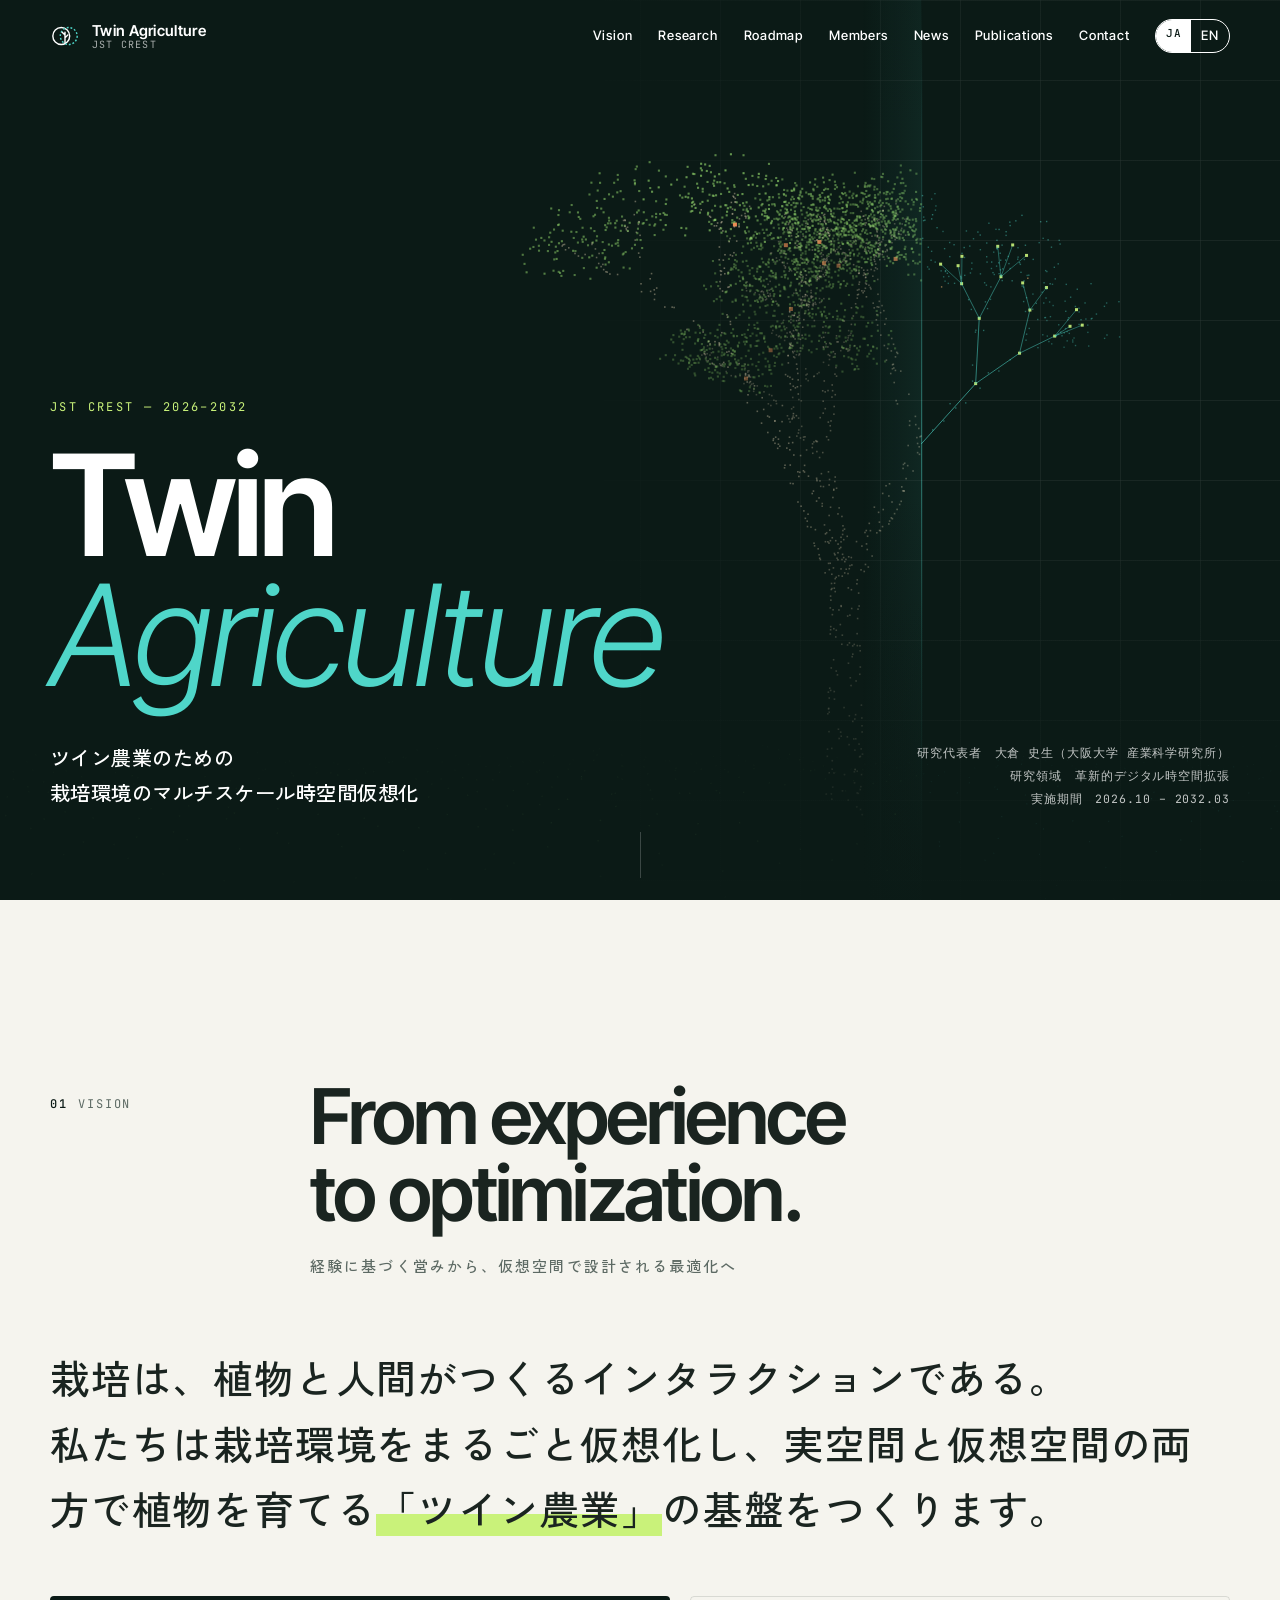
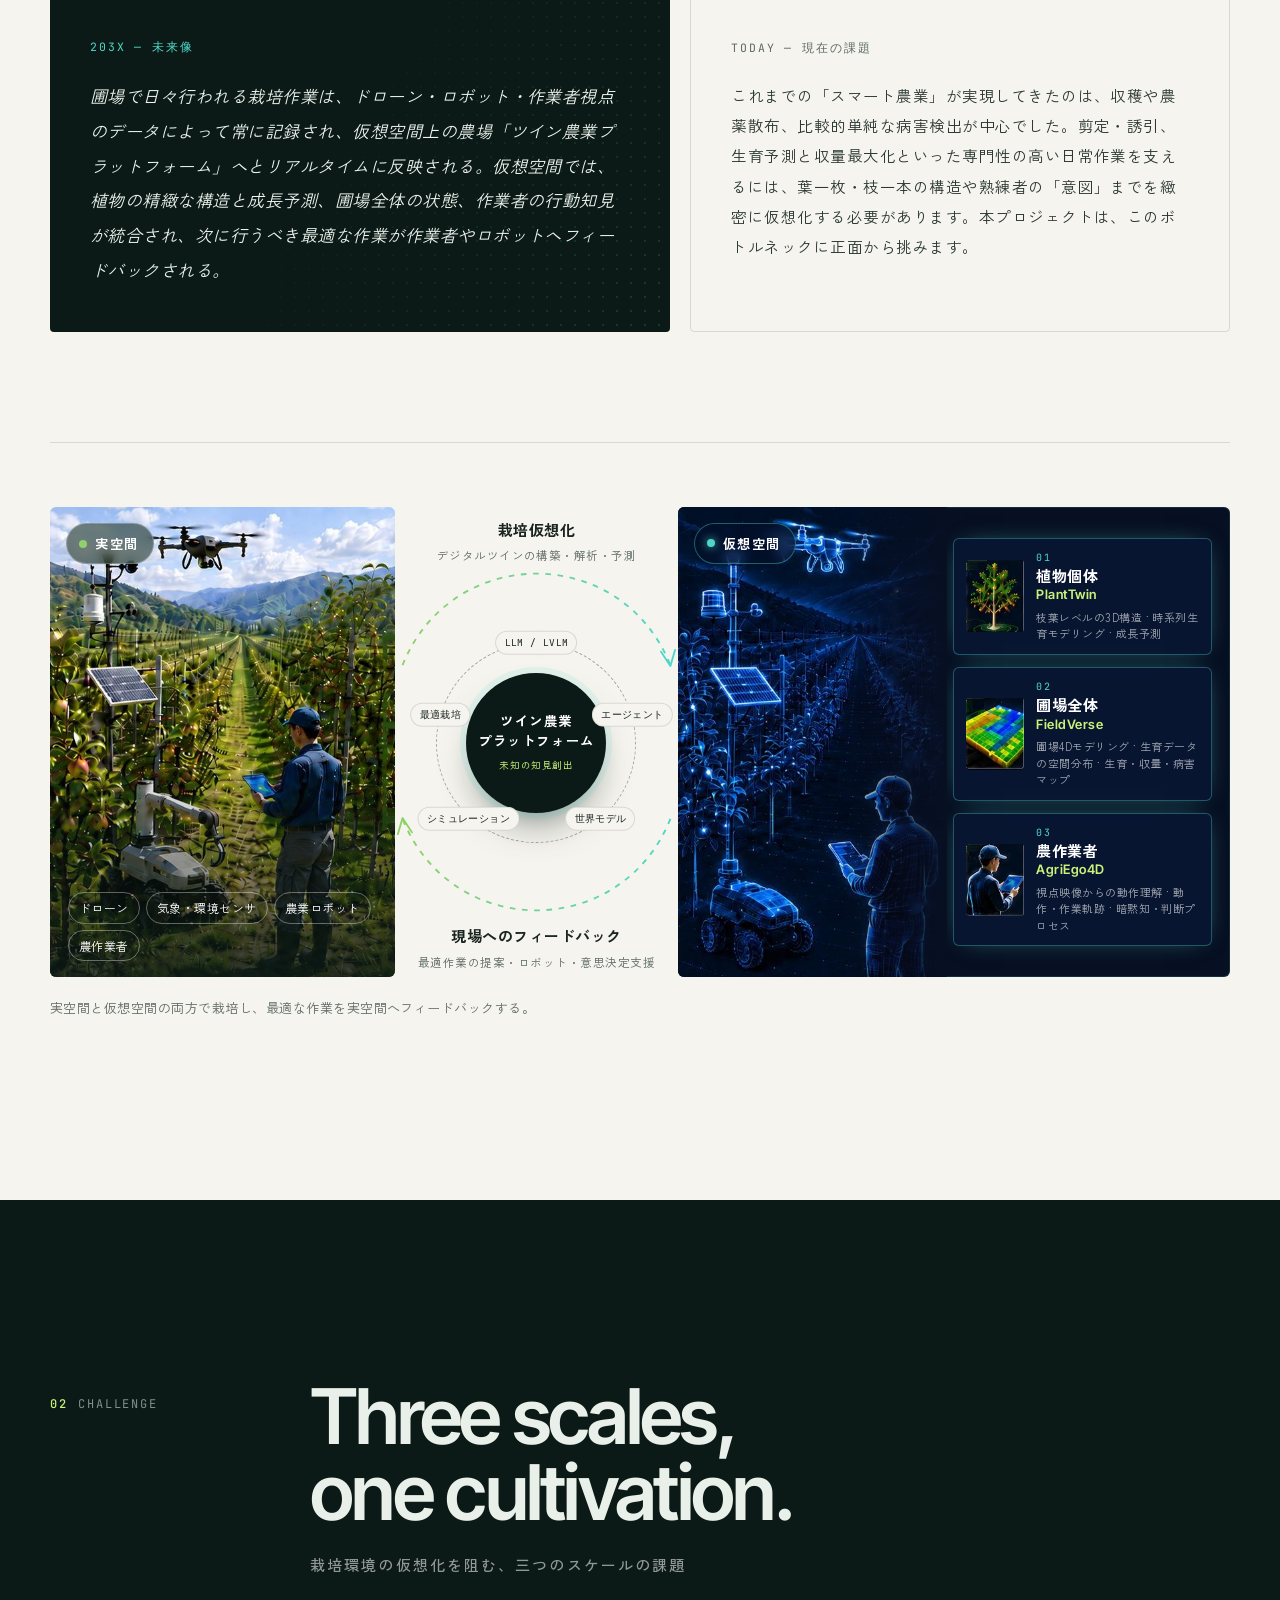
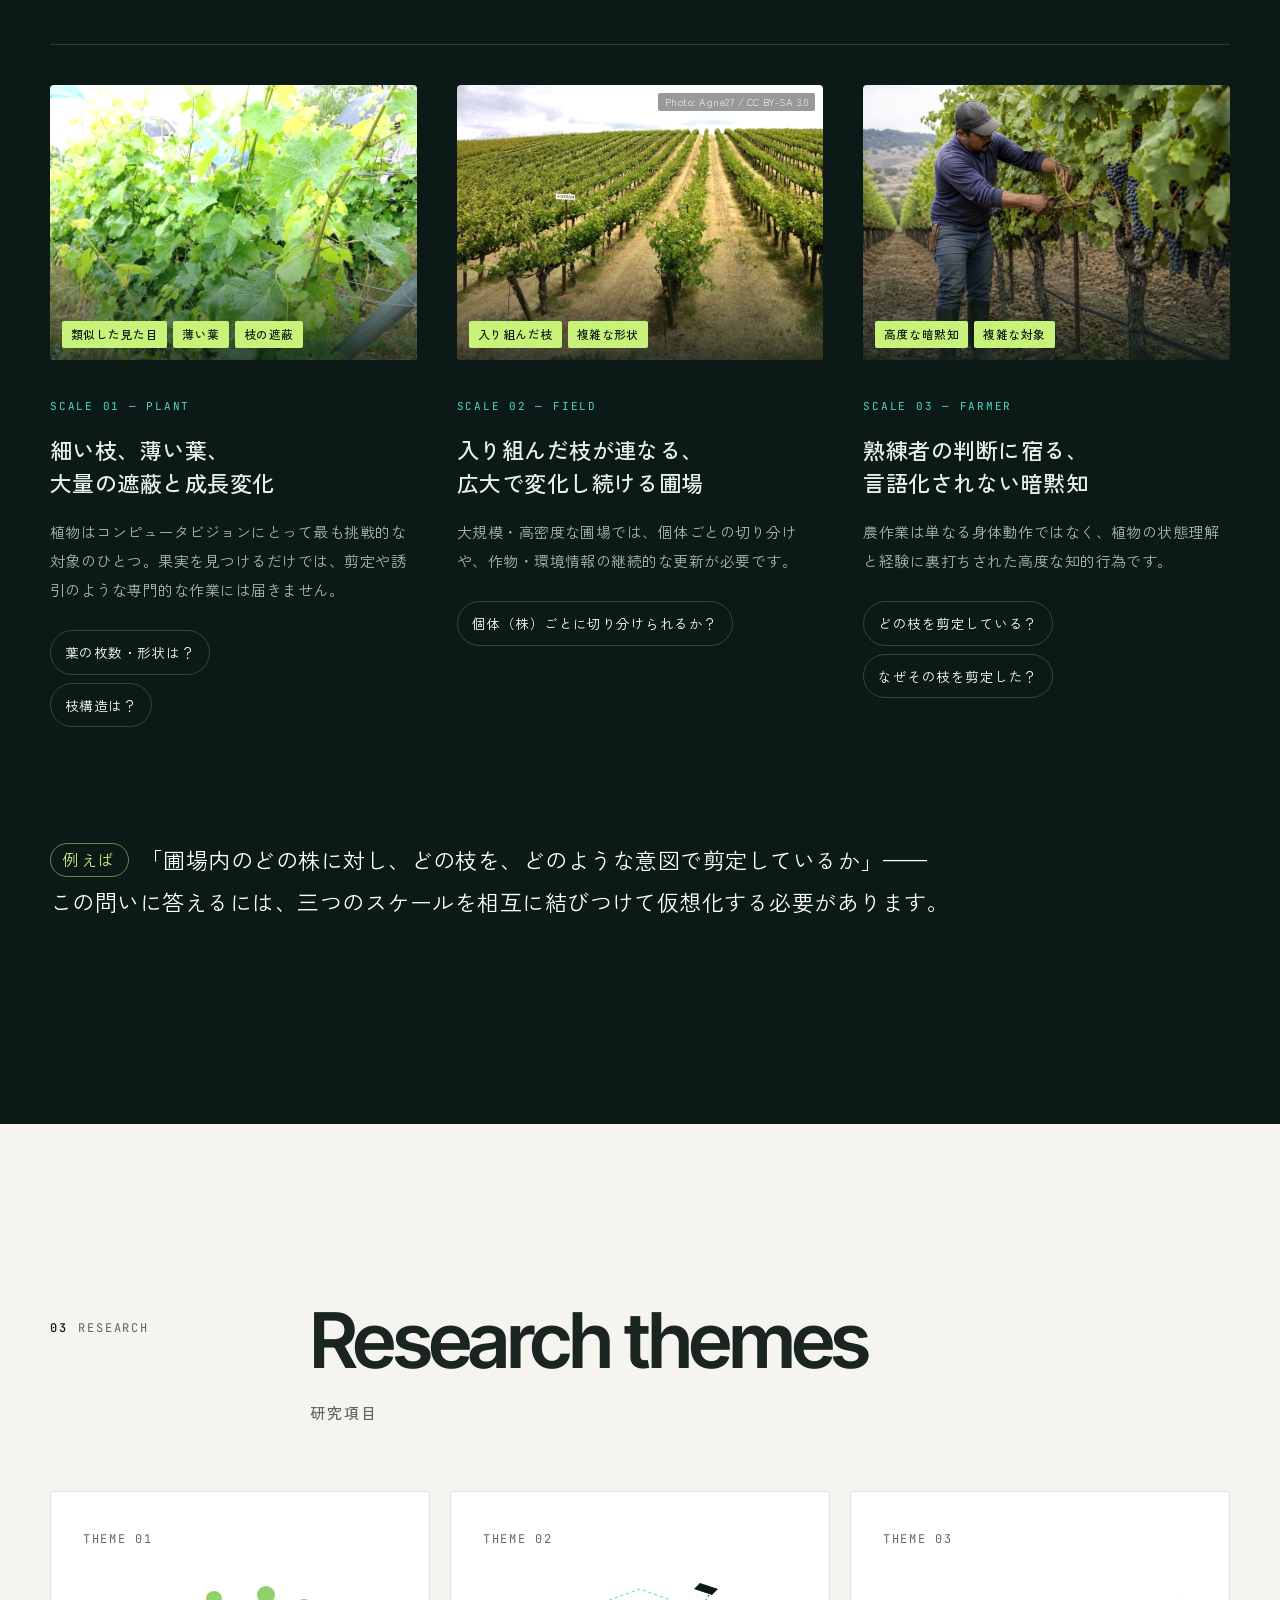
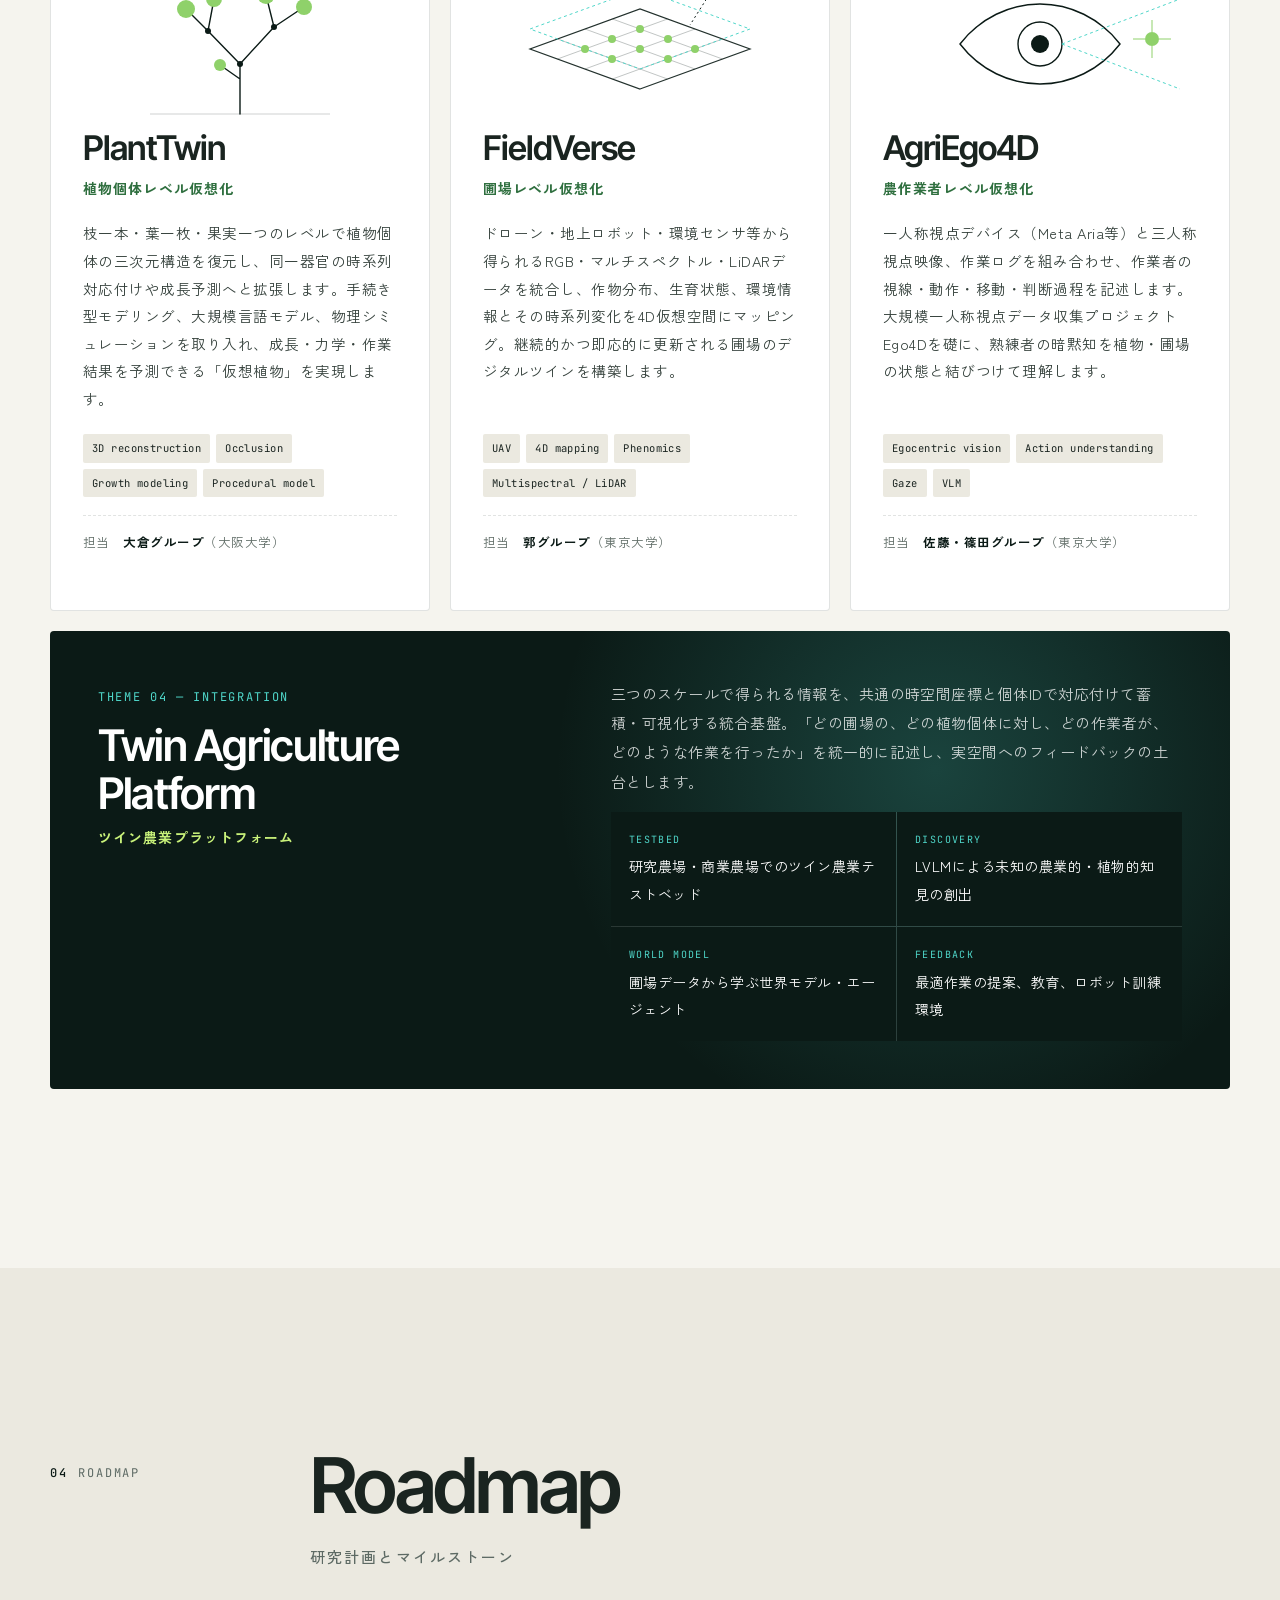
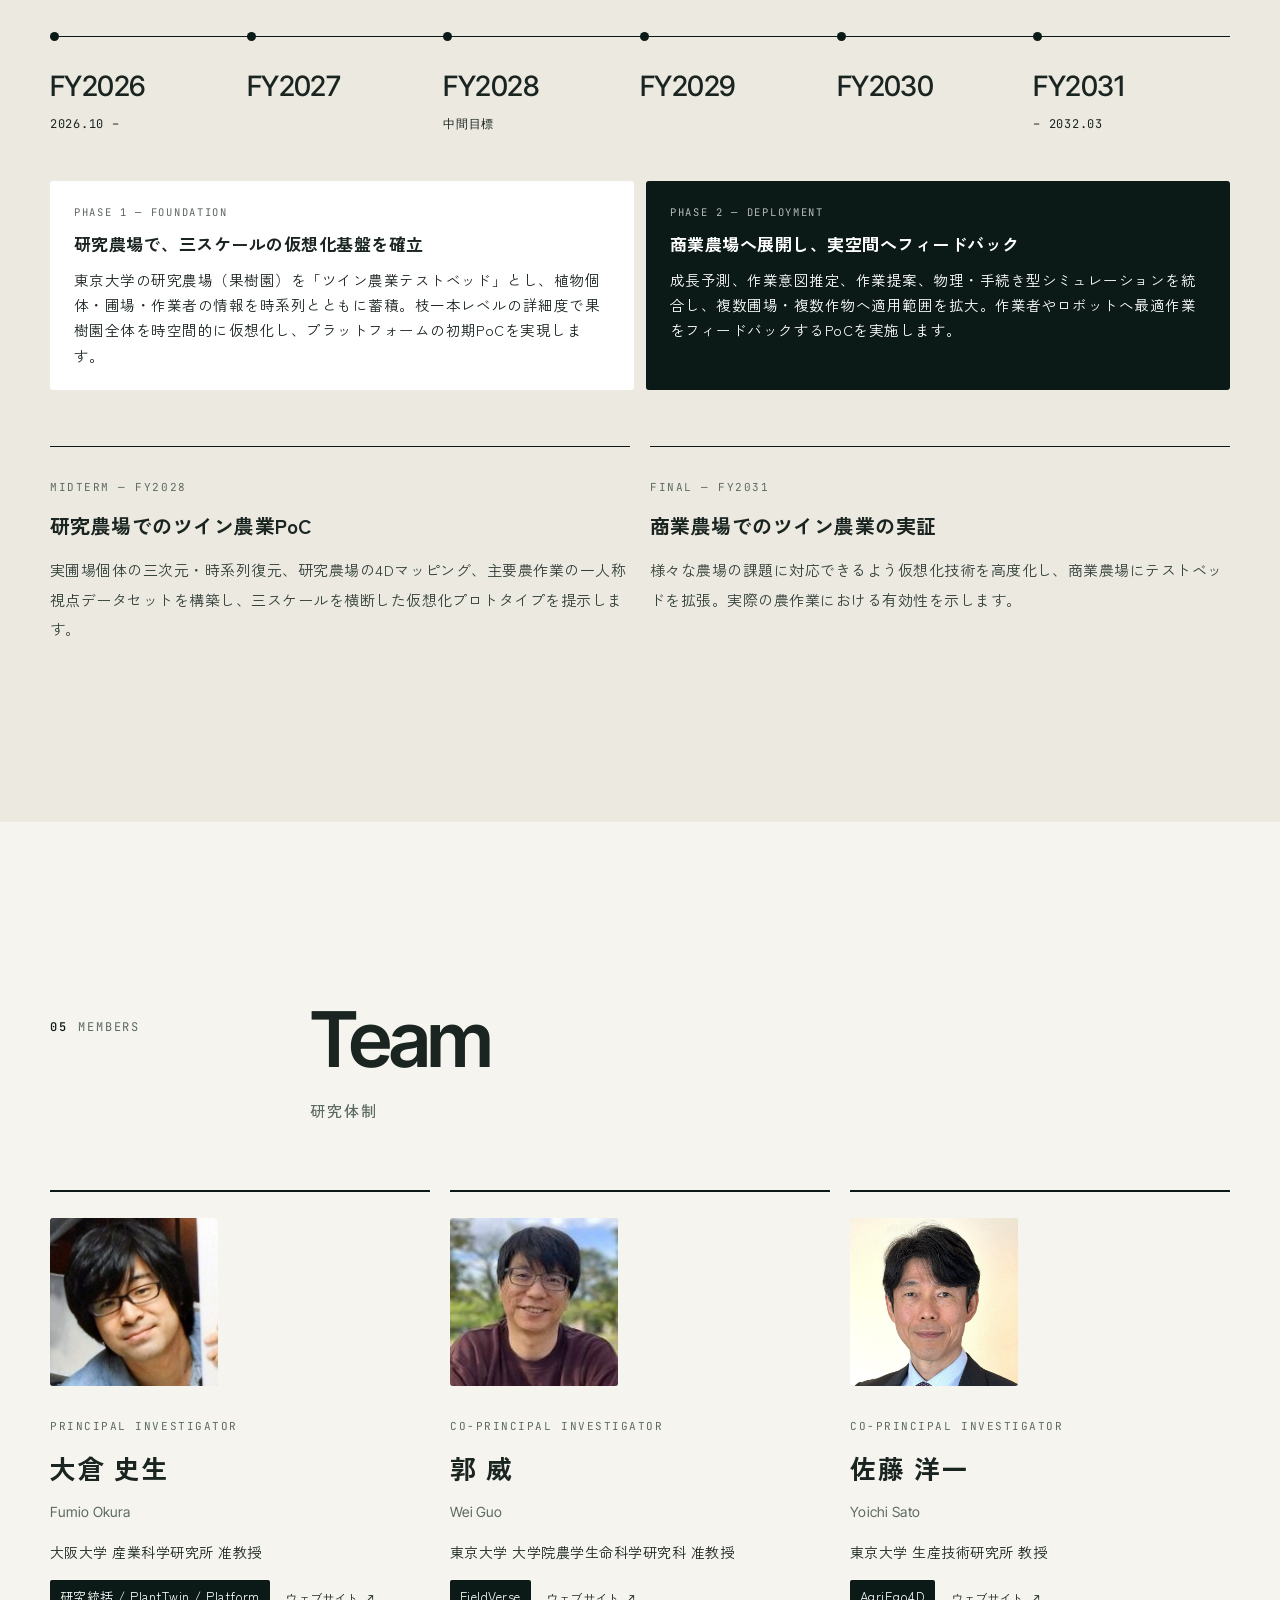
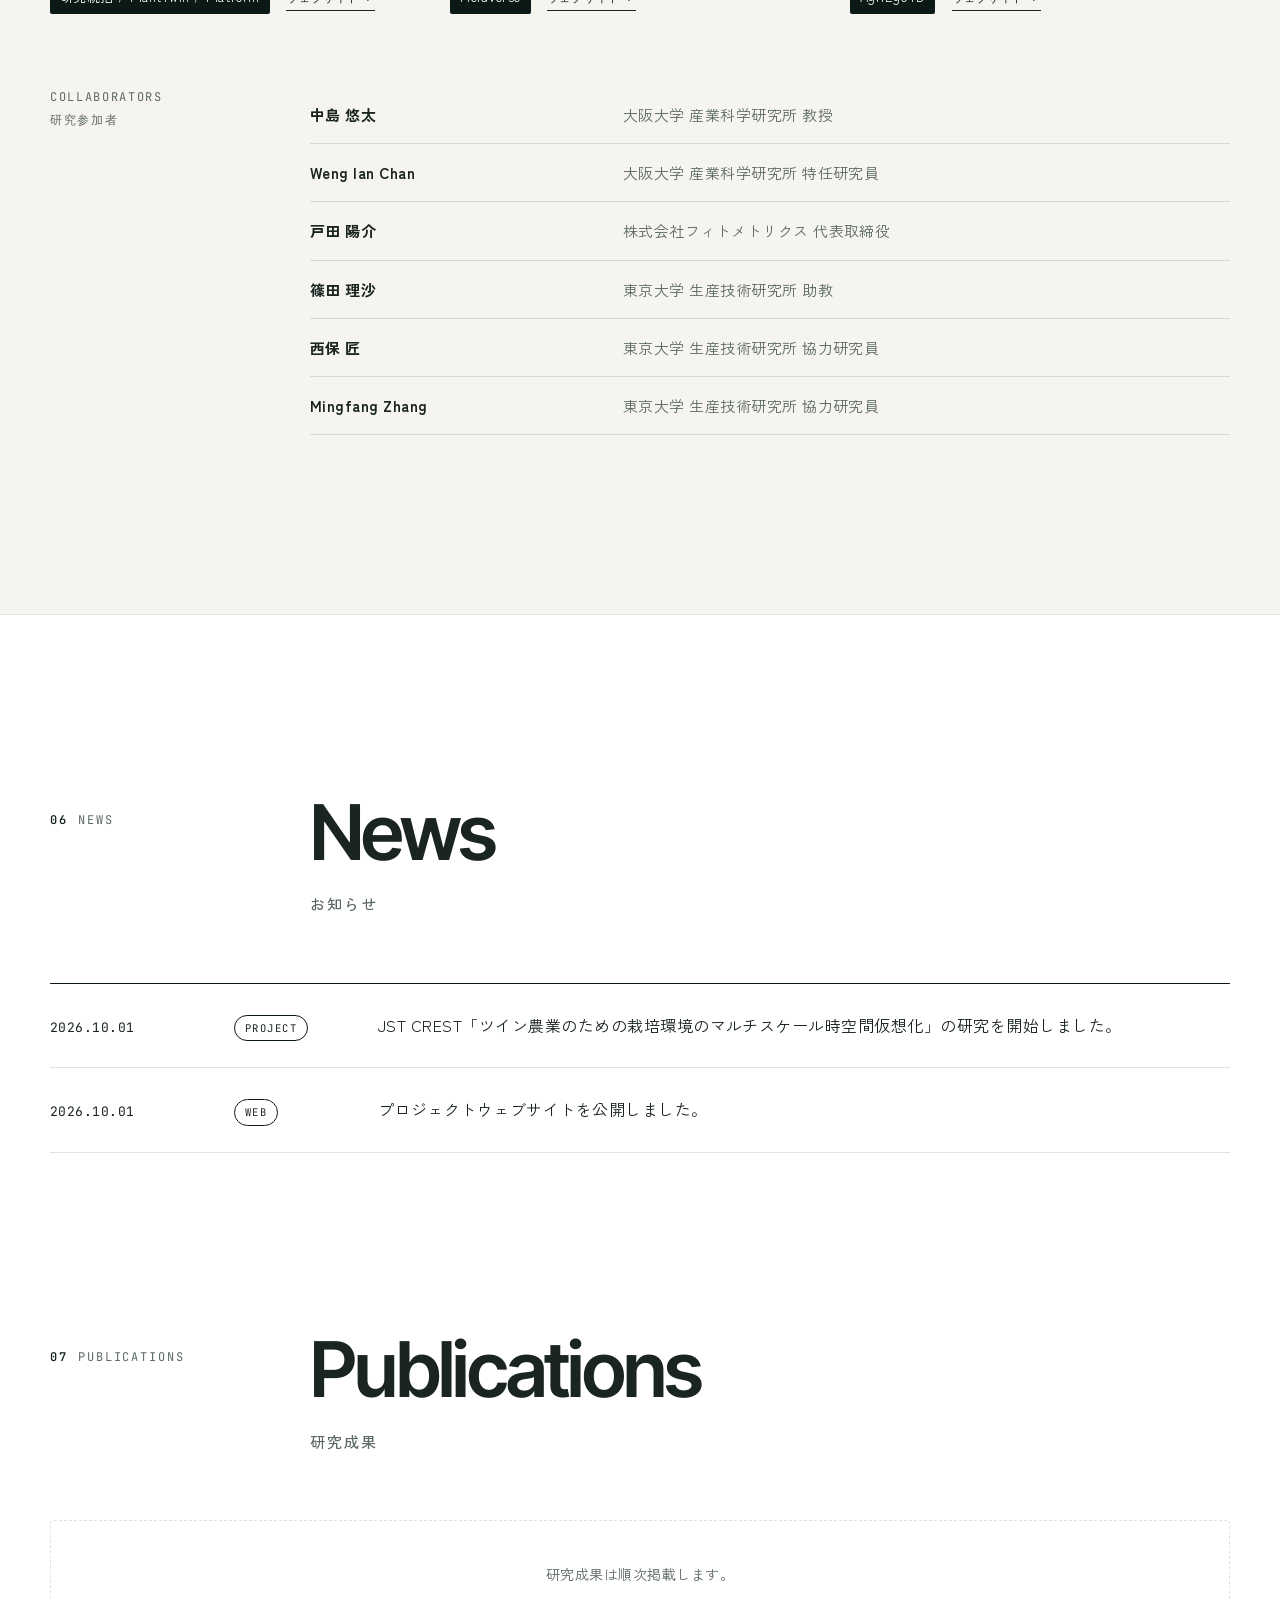
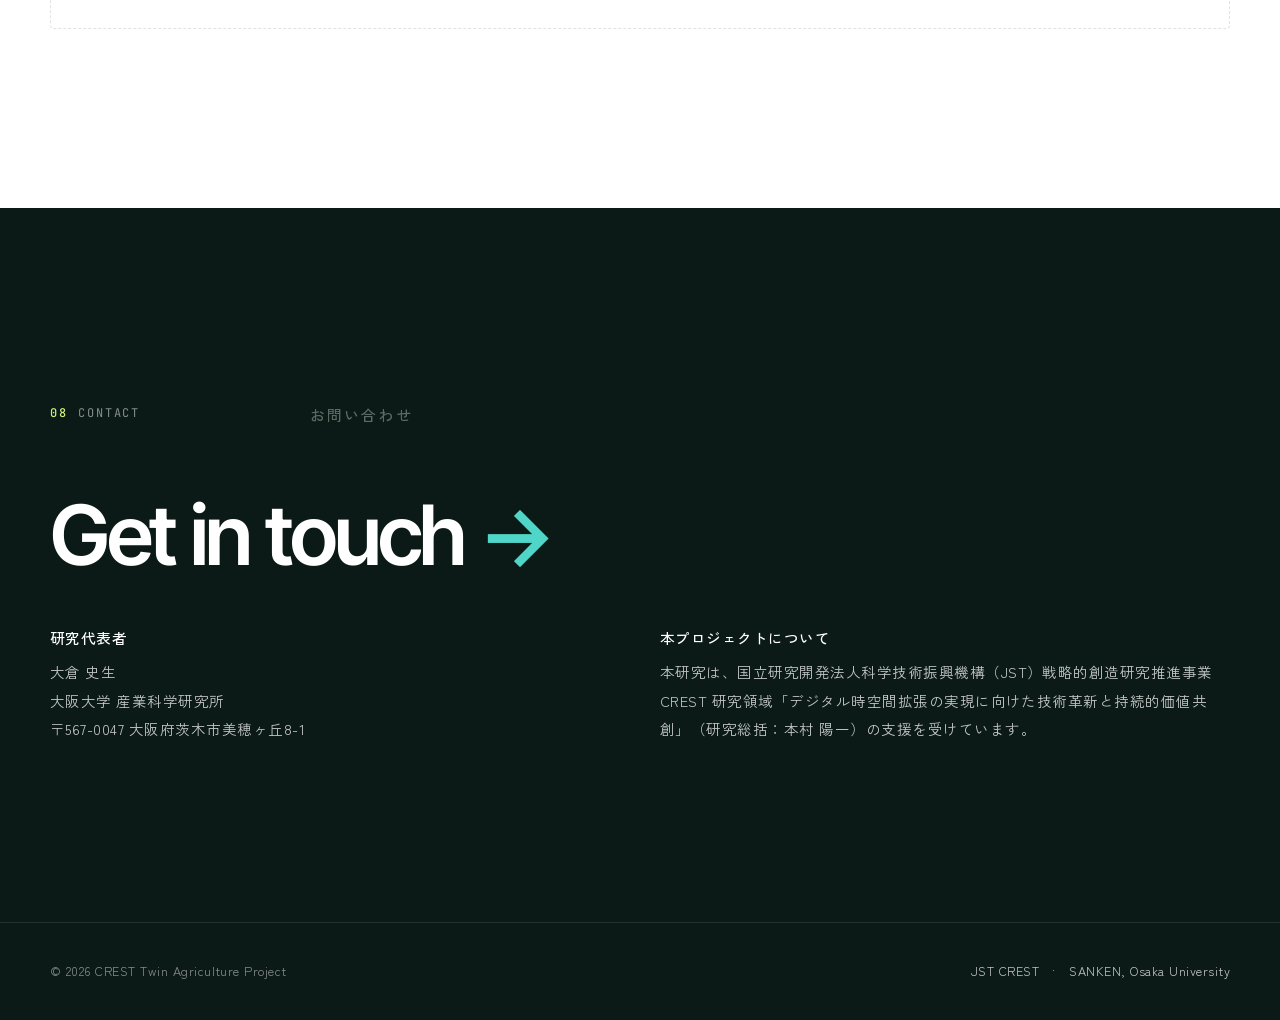
==== index.html @ 20cf0a29 "." ====
<!doctype html>
<html lang="ja">
<head>
<meta charset="utf-8">
<meta name="viewport" content="width=device-width, initial-scale=1">
<title>ツイン農業 | CREST Twin Agriculture Project</title>
<meta name="description" content="JST CREST「ツイン農業のための栽培環境のマルチスケール時空間仮想化」プロジェクト公式サイト。植物個体・圃場・農作業者の三つのスケールで栽培環境を仮想化し、ツイン農業の基盤技術を確立します。">
<meta property="og:title" content="ツイン農業 | CREST Twin Agriculture Project">
<meta property="og:description" content="植物個体・圃場・農作業者の三つのスケールで栽培環境を時空間的に仮想化する。">
<meta property="og:type" content="website">
<meta property="og:url" content="https://www.twinagri.org/">
<meta property="og:image" content="https://www.twinagri.org/assets/img/ogp.png">
<meta name="twitter:card" content="summary_large_image">
<link rel="canonical" href="https://www.twinagri.org/">
<link rel="alternate" hreflang="ja" href="https://www.twinagri.org/">
<link rel="alternate" hreflang="en" href="https://www.twinagri.org/en/">
<link rel="icon" href="assets/img/favicon.svg" type="image/svg+xml">
<link rel="preconnect" href="https://fonts.googleapis.com">
<link rel="preconnect" href="https://fonts.gstatic.com" crossorigin>
<link href="https://fonts.googleapis.com/css2?family=Inter+Tight:ital,wght@0,300;0,400;0,500;0,600;1,300&family=JetBrains+Mono:wght@400;500&family=Zen+Kaku+Gothic+New:wght@400;500;700&display=swap" rel="stylesheet">
<link rel="stylesheet" href="assets/css/style.css">
</head>
<body>

<header class="site-header">
  <div class="wrap">
    <a class="brand" href="./">
      <svg class="brand-mark" viewBox="0 0 32 32" fill="none" aria-hidden="true">
        <circle cx="12" cy="16" r="9" stroke="currentColor" stroke-width="1.5"/>
        <circle cx="20" cy="16" r="9" stroke="#4fd6c9" stroke-width="1.5" stroke-dasharray="2 2"/>
        <path d="M16 24V12M16 15l-3-3M16 18l3-3" stroke="currentColor" stroke-width="1.5" stroke-linecap="round"/>
      </svg>
      <span class="brand-text">Twin Agriculture<small>JST CREST</small></span>
    </a>
    <nav class="nav" aria-label="メイン">
      <a href="#vision">Vision</a>
      <a href="#research">Research</a>
      <a href="#roadmap">Roadmap</a>
      <a href="#members">Members</a>
      <a href="#news">News</a>
      <a href="#publications">Publications</a>
      <a href="#contact">Contact</a>
      <span class="lang"><span><b>JA</b></span><a href="en/" hreflang="en">EN</a></span>
    </nav>
    <button class="menu-btn" aria-label="メニュー" aria-expanded="false"><span></span><span></span></button>
  </div>
</header>

<main>
<!-- ============ HERO ============ -->
<section class="hero" id="top">
  <canvas id="twin-canvas" aria-hidden="true"></canvas>
  <div class="hero-grid" aria-hidden="true"></div>
  <div class="hero-inner wrap">
    <p class="hero-kicker">JST CREST — 2026–2032</p>
    <h1>Twin<br><span class="thin">Agriculture</span></h1>
    <div class="hero-sub">
      <p class="hero-title-ja">ツイン農業のための<br>栽培環境のマルチスケール時空間仮想化</p>
      <p class="hero-meta">研究代表者　大倉 史生（大阪大学 産業科学研究所）<br>研究領域　革新的デジタル時空間拡張<br>実施期間　2026.10 – 2032.03</p>
    </div>
  </div>
  <div class="scroll-cue" aria-hidden="true"></div>
</section>

<!-- ============ VISION ============ -->
<section class="sec vision" id="vision">
  <div class="wrap">
    <div class="sec-head rv">
      <div class="sec-label"><b>01</b>VISION</div>
      <div>
        <h2 class="sec-title">From experience<br>to optimization.</h2>
        <span class="sec-title-ja">経験に基づく営みから、仮想空間で設計される最適化へ</span>
      </div>
    </div>

    <p class="vision-lead rv">栽培は、植物と人間がつくるインタラクションである。<br>私たちは栽培環境をまるごと仮想化し、実空間と仮想空間の両方で植物を育てる<em>「ツイン農業」</em>の基盤をつくります。</p>

    <div class="contrast">
      <div class="contrast-col future rv d1">
        <span class="contrast-tag">203X — 未来像</span>
        <p>圃場で日々行われる栽培作業は、ドローン・ロボット・作業者視点のデータによって常に記録され、仮想空間上の農場「ツイン農業プラットフォーム」へとリアルタイムに反映される。仮想空間では、植物の精緻な構造と成長予測、圃場全体の状態、作業者の行動知見が統合され、次に行うべき最適な作業が作業者やロボットへフィードバックされる。</p>
      </div>
      <div class="contrast-col today rv d2">
        <span class="contrast-tag">TODAY — 現在の課題</span>
        <p>これまでの「スマート農業」が実現してきたのは、収穫や農薬散布、比較的単純な病害検出が中心でした。剪定・誘引、生育予測と収量最大化といった専門性の高い日常作業を支えるには、葉一枚・枝一本の構造や熟練者の「意図」までを緻密に仮想化する必要があります。本プロジェクトは、このボトルネックに正面から挑みます。</p>
      </div>
    </div>

    <figure class="twin-fig rv">
      <div class="tf-panel tf-real">
        <img src="assets/img/twin-real.jpg" alt="" loading="lazy">
        <span class="tf-tag"><i></i>実空間</span>
        <ul class="tf-real-list"><li>ドローン</li><li>気象・環境センサ</li><li>農業ロボット</li><li>農作業者</li></ul>
      </div>
      <div class="tf-center">
        <svg class="tf-arcs" viewBox="0 0 300 520" preserveAspectRatio="none" aria-hidden="true">
          <defs>
            <linearGradient id="gTop" x1="0" x2="1"><stop offset="0" stop-color="#8fd16a"/><stop offset="1" stop-color="#4fd6c9"/></linearGradient>
            <linearGradient id="gBot" x1="1" x2="0"><stop offset="0" stop-color="#4fd6c9"/><stop offset="1" stop-color="#8fd16a"/></linearGradient>
          </defs>
          <path class="arc arc-top" d="M8 175 C 60 40, 240 40, 292 175" stroke="url(#gTop)"/>
          <path class="arc arc-bot" d="M292 345 C 240 480, 60 480, 8 345" stroke="url(#gBot)"/>
          <path d="M282 160 L292 176 L297 158" fill="none" stroke="#4fd6c9" stroke-width="2" stroke-linecap="round" stroke-linejoin="round"/>
          <path d="M18 360 L8 344 L3 362" fill="none" stroke="#8fd16a" stroke-width="2" stroke-linecap="round" stroke-linejoin="round"/>
        </svg>
        <div class="tf-label tf-label-top"><b>栽培仮想化</b><small>デジタルツインの構築・解析・予測</small></div>
        <div class="tf-core">
          <div class="tf-ring"></div><span class="orb o1">LLM / LVLM</span><span class="orb o2">エージェント</span><span class="orb o3">世界モデル</span><span class="orb o4">シミュレーション</span><span class="orb o5">最適栽培</span>
          <div class="tf-core-in"><span class="tf-core-title">ツイン農業<br>プラットフォーム</span><span class="tf-core-sub">未知の知見創出</span></div>
        </div>
        <div class="tf-label tf-label-bot"><b>現場へのフィードバック</b><small>最適作業の提案・ロボット・意思決定支援</small></div>
      </div>
      <div class="tf-panel tf-virtual">
        <div class="tf-vimg"><img src="assets/img/twin-virtual.jpg" alt="" loading="lazy"><span class="tf-tag tf-tag-v"><i></i>仮想空間</span></div>
        <ul class="tf-scales">
            <li class="tf-scale"><img src="assets/img/twin-icon-plant.jpg" alt="" loading="lazy"><div><span class="tf-num">01</span><b>植物個体</b><em>PlantTwin</em><small>枝葉レベルの3D構造 · 時系列生育モデリング · 成長予測</small></div></li>
            <li class="tf-scale"><img src="assets/img/twin-icon-field.jpg" alt="" loading="lazy"><div><span class="tf-num">02</span><b>圃場全体</b><em>FieldVerse</em><small>圃場4Dモデリング · 生育データの空間分布 · 生育・収量・病害マップ</small></div></li>
            <li class="tf-scale"><img src="assets/img/twin-icon-farmer.jpg" alt="" loading="lazy"><div><span class="tf-num">03</span><b>農作業者</b><em>AgriEgo4D</em><small>視点映像からの動作理解 · 動作・作業軌跡 · 暗黙知・判断プロセス</small></div></li>
        </ul>
      </div>
      <figcaption>実空間と仮想空間の両方で栽培し、最適な作業を実空間へフィードバックする。</figcaption>
    </figure>
  </div>
</section>

<!-- ============ CHALLENGE ============ -->
<section class="sec challenge" id="challenge">
  <div class="wrap">
    <div class="sec-head rv">
      <div class="sec-label"><b>02</b>CHALLENGE</div>
      <div>
        <h2 class="sec-title">Three scales,<br>one cultivation.</h2>
        <span class="sec-title-ja">栽培環境の仮想化を阻む、三つのスケールの課題</span>
      </div>
    </div>
    <div class="challenge-grid">
      <div class="challenge-item rv">
        <figure class="ch-img"><img src="assets/img/challenge-plant.jpg" alt="植物個体の枝葉" loading="lazy"><figcaption><span>類似した見た目</span><span>薄い葉</span><span>枝の遮蔽</span></figcaption></figure>
        <span class="scale">SCALE 01 — PLANT</span>
        <h3>細い枝、薄い葉、<br>大量の遮蔽と成長変化</h3>
        <p>植物はコンピュータビジョンにとって最も挑戦的な対象のひとつ。果実を見つけるだけでは、剪定や誘引のような専門的な作業には届きません。</p>
        <div class="challenge-q"><span>葉の枚数・形状は？</span><span>枝構造は？</span></div>
      </div>
      <div class="challenge-item rv d1">
        <figure class="ch-img"><img src="assets/img/challenge-field.jpg" alt="圃場（ぶどう畑）" loading="lazy"><small class="ch-credit"><a class="photo-credit" href="https://commons.wikimedia.org/wiki/File:Original_1986_Syrah_planting_at_Red_Willow.jpg" target="_blank" rel="noopener">Photo: Agne27</a> / <a class="photo-credit" href="https://creativecommons.org/licenses/by-sa/3.0/" target="_blank" rel="noopener">CC BY-SA 3.0</a></small><figcaption><span>入り組んだ枝</span><span>複雑な形状</span></figcaption></figure>
        <span class="scale">SCALE 02 — FIELD</span>
        <h3>入り組んだ枝が連なる、<br>広大で変化し続ける圃場</h3>
        <p>大規模・高密度な圃場では、個体ごとの切り分けや、作物・環境情報の継続的な更新が必要です。</p>
        <div class="challenge-q"><span>個体（株）ごとに切り分けられるか？</span></div>
      </div>
      <div class="challenge-item rv d2">
        <figure class="ch-img"><img src="assets/img/challenge-farmer.jpg" alt="剪定作業を行う農作業者" loading="lazy"><figcaption><span>高度な暗黙知</span><span>複雑な対象</span></figcaption></figure>
        <span class="scale">SCALE 03 — FARMER</span>
        <h3>熟練者の判断に宿る、<br>言語化されない暗黙知</h3>
        <p>農作業は単なる身体動作ではなく、植物の状態理解と経験に裏打ちされた高度な知的行為です。</p>
        <div class="challenge-q"><span>どの枝を剪定している？</span><span>なぜその枝を剪定した？</span></div>
      </div>
    </div>
    <p class="challenge-note rv"><span class="eg">例えば</span>「圃場内のどの株に対し、どの枝を、どのような意図で剪定しているか」——<br>この問いに答えるには、三つのスケールを相互に結びつけて仮想化する必要があります。</p>
  </div>
</section>

<!-- ============ RESEARCH ============ -->
<section class="sec research" id="research">
  <div class="wrap">
    <div class="sec-head rv">
      <div class="sec-label"><b>03</b>RESEARCH</div>
      <div>
        <h2 class="sec-title">Research themes</h2>
        <span class="sec-title-ja">研究項目</span>
      </div>
    </div>

    <div class="projects">
      <article class="project rv">
        <span class="num">THEME 01</span>
        <div class="glyph" aria-hidden="true">
          <svg viewBox="0 0 300 150" fill="none">
            <g stroke="#0b1a16" stroke-width="1.4" stroke-linecap="round">
              <path d="M150 145V95M150 95L118 62M150 95L184 58M118 62L96 40M118 62L124 30M184 58L176 26M184 58L214 38M150 110L130 96"/>
            </g>
            <g fill="#8fd16a"><circle cx="96" cy="40" r="9"/><circle cx="124" cy="30" r="8"/><circle cx="176" cy="26" r="9"/><circle cx="214" cy="38" r="8"/><circle cx="130" cy="96" r="6"/></g>
            <g fill="#0b1a16"><circle cx="150" cy="95" r="3"/><circle cx="118" cy="62" r="3"/><circle cx="184" cy="58" r="3"/></g>
            <path d="M60 145h180" stroke="#0b1a16" stroke-opacity=".2"/>
          </svg>
        </div>
        <h3>PlantTwin</h3>
        <p class="scale-ja">植物個体レベル仮想化</p>
        <p>枝一本・葉一枚・果実一つのレベルで植物個体の三次元構造を復元し、同一器官の時系列対応付けや成長予測へと拡張します。手続き型モデリング、大規模言語モデル、物理シミュレーションを取り入れ、成長・力学・作業結果を予測できる「仮想植物」を実現します。</p>
        <div class="tags"><span>3D reconstruction</span><span>Occlusion</span><span>Growth modeling</span><span>Procedural model</span></div>
        <p class="lead">担当　<b>大倉グループ</b>（大阪大学）</p>
      </article>

      <article class="project rv d1">
        <span class="num">THEME 02</span>
        <div class="glyph" aria-hidden="true">
          <svg viewBox="0 0 300 150" fill="none">
            <g stroke="#0b1a16" stroke-opacity=".9" stroke-width="1.2">
              <path d="M150 120L260 80L150 40L40 80Z"/>
            </g>
            <g stroke="#0b1a16" stroke-opacity=".25">
              <path d="M67.5 70L177.5 110M95 60L205 100M122.5 50L232.5 90M67.5 90L177.5 50M95 100L205 60M122.5 110L232.5 70"/>
            </g>
            <path d="M150 100L260 60L150 20L40 60Z" stroke="#4fd6c9" stroke-dasharray="3 3"/>
            <g fill="#8fd16a"><circle cx="95" cy="80" r="4"/><circle cx="122" cy="70" r="4"/><circle cx="150" cy="80" r="4"/><circle cx="178" cy="90" r="4"/><circle cx="205" cy="80" r="4"/><circle cx="150" cy="60" r="4"/><circle cx="122" cy="90" r="4"/><circle cx="178" cy="70" r="4"/></g>
            <path d="M210 14l18 6-6 6-18-6z" fill="#0b1a16"/>
            <path d="M219 26L200 56" stroke="#0b1a16" stroke-dasharray="2 3"/>
          </svg>
        </div>
        <h3>FieldVerse</h3>
        <p class="scale-ja">圃場レベル仮想化</p>
        <p>ドローン・地上ロボット・環境センサ等から得られるRGB・マルチスペクトル・LiDARデータを統合し、作物分布、生育状態、環境情報とその時系列変化を4D仮想空間にマッピング。継続的かつ即応的に更新される圃場のデジタルツインを構築します。</p>
        <div class="tags"><span>UAV</span><span>4D mapping</span><span>Phenomics</span><span>Multispectral / LiDAR</span></div>
        <p class="lead">担当　<b>郭グループ</b>（東京大学）</p>
      </article>

      <article class="project rv d2">
        <span class="num">THEME 03</span>
        <div class="glyph" aria-hidden="true">
          <svg viewBox="0 0 300 150" fill="none">
            <path d="M70 75c20-26 50-40 80-40s60 14 80 40c-20 26-50 40-80 40s-60-14-80-40z" stroke="#0b1a16" stroke-width="1.4"/>
            <circle cx="150" cy="75" r="22" stroke="#0b1a16" stroke-width="1.4"/>
            <circle cx="150" cy="75" r="9" fill="#0b1a16"/>
            <path d="M172 75L290 30M172 75L290 120" stroke="#4fd6c9" stroke-dasharray="3 3"/>
            <circle cx="262" cy="70" r="7" fill="#8fd16a"/>
            <path d="M255 70h-12M269 70h12M262 63v-12M262 77v12" stroke="#8fd16a"/>
          </svg>
        </div>
        <h3>AgriEgo4D</h3>
        <p class="scale-ja">農作業者レベル仮想化</p>
        <p>一人称視点デバイス（Meta Aria等）と三人称視点映像、作業ログを組み合わせ、作業者の視線・動作・移動・判断過程を記述します。大規模一人称視点データ収集プロジェクトEgo4Dを礎に、熟練者の暗黙知を植物・圃場の状態と結びつけて理解します。</p>
        <div class="tags"><span>Egocentric vision</span><span>Action understanding</span><span>Gaze</span><span>VLM</span></div>
        <p class="lead">担当　<b>佐藤・篠田グループ</b>（東京大学）</p>
      </article>
    </div>

    <div class="platform rv">
      <div>
        <span class="num">THEME 04 — INTEGRATION</span>
        <h3>Twin Agriculture<br>Platform</h3>
        <p class="scale-ja">ツイン農業プラットフォーム</p>
      </div>
      <div>
        <p>三つのスケールで得られる情報を、共通の時空間座標と個体IDで対応付けて蓄積・可視化する統合基盤。「どの圃場の、どの植物個体に対し、どの作業者が、どのような作業を行ったか」を統一的に記述し、実空間へのフィードバックの土台とします。</p>
        <ul>
          <li><span class="mono">TESTBED</span>研究農場・商業農場でのツイン農業テストベッド</li>
          <li><span class="mono">DISCOVERY</span>LVLMによる未知の農業的・植物的知見の創出</li>
          <li><span class="mono">WORLD MODEL</span>圃場データから学ぶ世界モデル・エージェント</li>
          <li><span class="mono">FEEDBACK</span>最適作業の提案、教育、ロボット訓練環境</li>
        </ul>
      </div>
    </div>
  </div>
</section>

<!-- ============ ROADMAP ============ -->
<section class="sec roadmap" id="roadmap">
  <div class="wrap">
    <div class="sec-head rv">
      <div class="sec-label"><b>04</b>ROADMAP</div>
      <div>
        <h2 class="sec-title">Roadmap</h2>
        <span class="sec-title-ja">研究計画とマイルストーン</span>
      </div>
    </div>
    <div class="timeline rv" aria-hidden="true">
      <div class="yr"><b>FY2026</b>2026.10 –</div>
      <div class="yr"><b>FY2027</b></div>
      <div class="yr"><b>FY2028</b>中間目標</div>
      <div class="yr"><b>FY2029</b></div>
      <div class="yr"><b>FY2030</b></div>
      <div class="yr"><b>FY2031</b>– 2032.03</div>
    </div>
    <div class="phases">
      <div class="phase p1 rv">
        <span class="tag">PHASE 1 — FOUNDATION</span>
        <h4>研究農場で、三スケールの仮想化基盤を確立</h4>
        東京大学の研究農場（果樹園）を「ツイン農業テストベッド」とし、植物個体・圃場・作業者の情報を時系列とともに蓄積。枝一本レベルの詳細度で果樹園全体を時空間的に仮想化し、プラットフォームの初期PoCを実現します。
      </div>
      <div class="phase p2 rv d1">
        <span class="tag">PHASE 2 — DEPLOYMENT</span>
        <h4>商業農場へ展開し、実空間へフィードバック</h4>
        成長予測、作業意図推定、作業提案、物理・手続き型シミュレーションを統合し、複数圃場・複数作物へ適用範囲を拡大。作業者やロボットへ最適作業をフィードバックするPoCを実施します。
      </div>
    </div>
    <div class="milestones">
      <div class="ms rv">
        <span class="mono">MIDTERM — FY2028</span>
        <h4>研究農場でのツイン農業PoC</h4>
        <p>実圃場個体の三次元・時系列復元、研究農場の4Dマッピング、主要農作業の一人称視点データセットを構築し、三スケールを横断した仮想化プロトタイプを提示します。</p>
      </div>
      <div class="ms rv d1">
        <span class="mono">FINAL — FY2031</span>
        <h4>商業農場でのツイン農業の実証</h4>
        <p>様々な農場の課題に対応できるよう仮想化技術を高度化し、商業農場にテストベッドを拡張。実際の農作業における有効性を示します。</p>
      </div>
    </div>
  </div>
</section>

<!-- ============ MEMBERS ============ -->
<section class="sec members" id="members">
  <div class="wrap">
    <div class="sec-head rv">
      <div class="sec-label"><b>05</b>MEMBERS</div>
      <div>
        <h2 class="sec-title">Team</h2>
        <span class="sec-title-ja">研究体制</span>
      </div>
    </div>
    <div class="pis">
      <div class="pi rv">
        <a class="avatar" href="https://fokura.jp/" target="_blank" rel="noopener"><img src="assets/img/member-okura.jpg" alt="大倉 史生" loading="lazy"><span class="avatar-go">↗</span></a>
        <span class="role">PRINCIPAL INVESTIGATOR</span>
        <h3>大倉 史生</h3>
        <span class="en-name">Fumio Okura</span>
        <p class="aff">大阪大学 産業科学研究所 准教授</p>
        <span class="theme">研究統括 / PlantTwin / Platform</span>
        <a class="link" href="https://fokura.jp/" target="_blank" rel="noopener">ウェブサイト ↗</a>
      </div>
      <div class="pi rv d1">
        <a class="avatar" href="https://lab.fieldphenomics.com/" target="_blank" rel="noopener"><img src="assets/img/member-guo.jpg" alt="郭 威" loading="lazy"><span class="avatar-go">↗</span></a>
        <span class="role">CO-PRINCIPAL INVESTIGATOR</span>
        <h3>郭 威</h3>
        <span class="en-name">Wei Guo</span>
        <p class="aff">東京大学 大学院農学生命科学研究科 准教授</p>
        <span class="theme">FieldVerse</span>
        <a class="link" href="https://lab.fieldphenomics.com/" target="_blank" rel="noopener">ウェブサイト ↗</a>
      </div>
      <div class="pi rv d2">
        <a class="avatar" href="https://www.ut-vision.org/sato-lab/" target="_blank" rel="noopener"><img src="assets/img/member-sato.jpg" alt="佐藤 洋一" loading="lazy"><span class="avatar-go">↗</span></a>
        <span class="role">CO-PRINCIPAL INVESTIGATOR</span>
        <h3>佐藤 洋一</h3>
        <span class="en-name">Yoichi Sato</span>
        <p class="aff">東京大学 生産技術研究所 教授</p>
        <span class="theme">AgriEgo4D</span>
        <a class="link" href="https://www.ut-vision.org/sato-lab/" target="_blank" rel="noopener">ウェブサイト ↗</a>
      </div>
    </div>

    <div class="collab rv">
      <h4>COLLABORATORS<br>研究参加者</h4>
      <table>
        <tr><td>中島 悠太</td><td>大阪大学 産業科学研究所 教授</td></tr>
        <tr><td>Weng Ian Chan</td><td>大阪大学 産業科学研究所 特任研究員</td></tr>
        <tr><td>戸田 陽介</td><td>株式会社フィトメトリクス 代表取締役</td></tr>
        <tr><td>篠田 理沙</td><td>東京大学 生産技術研究所 助教</td></tr>
        <tr><td>西保 匠</td><td>東京大学 生産技術研究所 協力研究員</td></tr>
        <tr><td>Mingfang Zhang</td><td>東京大学 生産技術研究所 協力研究員</td></tr>
      </table>
    </div>
  </div>
</section>

<!-- ============ NEWS ============ -->
<section class="sec news" id="news">
  <div class="wrap">
    <div class="sec-head rv">
      <div class="sec-label"><b>06</b>NEWS</div>
      <div>
        <h2 class="sec-title">News</h2>
        <span class="sec-title-ja">お知らせ</span>
      </div>
    </div>
    <!-- 新しいお知らせは一番上に <li> を追加してください -->
    <ul class="news-list rv">
      <li><time datetime="2026-10-01">2026.10.01</time><span class="cat">PROJECT</span><span>JST CREST「ツイン農業のための栽培環境のマルチスケール時空間仮想化」の研究を開始しました。</span></li>
      <li><time datetime="2026-10-01">2026.10.01</time><span class="cat">WEB</span><span>プロジェクトウェブサイトを公開しました。</span></li>
    </ul>
  </div>
</section>

<!-- ============ PUBLICATIONS ============ -->
<section class="sec pubs" id="publications">
  <div class="wrap">
    <div class="sec-head rv">
      <div class="sec-label"><b>07</b>PUBLICATIONS</div>
      <div>
        <h2 class="sec-title">Publications</h2>
        <span class="sec-title-ja">研究成果</span>
      </div>
    </div>
    <!-- 成果が出たら pub-empty を消して下のリストを使ってください
    <ol class="pub-list">
      <li>Author A, Author B. "Title." <i>Conference / Journal</i>, 2027.</li>
    </ol>
    -->
    <div class="pub-empty rv">研究成果は順次掲載します。</div>
  </div>
</section>

<!-- ============ CONTACT ============ -->
<section class="sec contact" id="contact">
  <div class="wrap">
    <div class="sec-head rv">
      <div class="sec-label"><b>08</b>CONTACT</div>
      <div><span class="sec-title-ja" style="margin-top:12px">お問い合わせ</span></div>
    </div>
    <a class="contact-big rv" href="mailto:okura@im.sanken.osaka-u.ac.jp">Get in touch <span class="arrow">→</span></a>
    <div class="contact-info rv">
      <div><b>研究代表者</b>大倉 史生<br>大阪大学 産業科学研究所<br>〒567-0047 大阪府茨木市美穂ヶ丘8-1</div>
      <div><b>本プロジェクトについて</b>本研究は、国立研究開発法人科学技術振興機構（JST）戦略的創造研究推進事業 CREST 研究領域「デジタル時空間拡張の実現に向けた技術革新と持続的価値共創」（研究総括：本村 陽一）の支援を受けています。</div>
    </div>
  </div>
</section>
</main>

<footer class="site-footer">
  <div class="wrap">
    <span>© <span data-year>2026</span> CREST Twin Agriculture Project</span>
    <span><a href="https://www.jst.go.jp/kisoken/crest/" target="_blank" rel="noopener">JST CREST</a>　·　<a href="https://www.sanken.osaka-u.ac.jp/" target="_blank" rel="noopener">SANKEN, Osaka University</a></span>
  </div>
</footer>

<script src="assets/js/main.js" defer></script>
</body>
</html>
---- assets/css/style.css ----
/* ============================================================
   CREST Twin Agriculture — site stylesheet
   ============================================================ */
:root {
  --ink: #0b1a16;
  --ink-2: #13271f;
  --paper: #f5f4ee;
  --paper-2: #ebe9e0;
  --text: #1a2420;
  --muted: #5d6a64;
  --line: rgba(11, 26, 22, 0.12);
  --leaf: #8fd16a;      /* real   */
  --twin: #4fd6c9;      /* virtual */
  --accent: #c9f27a;
  --f-jp: "Zen Kaku Gothic New", "Hiragino Sans", "Noto Sans JP", sans-serif;
  --f-en: "Inter Tight", "Helvetica Neue", Arial, sans-serif;
  --f-mono: "JetBrains Mono", ui-monospace, monospace;
  --wrap: 1180px;
  --ease: cubic-bezier(.2, .7, .1, 1);
}

*, *::before, *::after { box-sizing: border-box; }
html { scroll-behavior: smooth; -webkit-text-size-adjust: 100%; }
body {
  margin: 0;
  background: var(--paper);
  color: var(--text);
  font-family: var(--f-jp);
  font-size: 16px;
  line-height: 1.95;
  letter-spacing: .03em;
  -webkit-font-smoothing: antialiased;
  overflow-x: hidden;
}
html[lang="en"] body { font-family: var(--f-en); letter-spacing: 0; line-height: 1.75; }
img { max-width: 100%; display: block; }
a { color: inherit; }
::selection { background: var(--accent); color: var(--ink); }

.wrap { width: min(var(--wrap), 100% - 48px); margin-inline: auto; }
.en { font-family: var(--f-en); letter-spacing: 0; }
.mono { font-family: var(--f-mono); letter-spacing: .04em; }

/* ---------- Header ---------- */
.site-header {
  position: fixed; inset: 0 0 auto 0; z-index: 50;
  transition: background .4s var(--ease), border-color .4s, color .4s;
  color: #fff;
  border-bottom: 1px solid transparent;
}
.site-header.is-scrolled {
  background: rgba(245, 244, 238, .86);
  backdrop-filter: blur(14px); -webkit-backdrop-filter: blur(14px);
  color: var(--ink);
  border-color: var(--line);
}
.site-header .wrap { display: flex; align-items: center; justify-content: space-between; height: 72px; }
.brand { display: flex; align-items: center; gap: 12px; text-decoration: none; }
.brand-mark { width: 30px; height: 30px; }
.brand-text { font-family: var(--f-en); font-weight: 600; font-size: 15px; letter-spacing: .02em; line-height: 1.15; }
.brand-text small { display: block; font-family: var(--f-mono); font-weight: 400; font-size: 10px; opacity: .65; letter-spacing: .12em; }
.nav { display: flex; align-items: center; gap: 26px; }
.nav a {
  font-family: var(--f-en); font-size: 13px; font-weight: 500; letter-spacing: .06em;
  text-decoration: none; position: relative; padding: 4px 0;
}
.nav a::after {
  content: ""; position: absolute; left: 0; bottom: -2px; height: 1px; width: 100%;
  background: currentColor; transform: scaleX(0); transform-origin: right; transition: transform .4s var(--ease);
}
.nav a:hover::after { transform: scaleX(1); transform-origin: left; }
.lang { display: inline-flex; border: 1px solid currentColor; border-radius: 99px; overflow: hidden; font-family: var(--f-mono); font-size: 11px; }
.lang a, .lang span { padding: 3px 10px; text-decoration: none; }
.lang span { background: currentColor; }
.lang span b { color: var(--ink); font-weight: 500; }
.site-header.is-scrolled .lang span b { color: var(--paper); }
.menu-btn { display: none; background: none; border: 0; color: inherit; width: 40px; height: 40px; cursor: pointer; padding: 0; }
.menu-btn span { display: block; width: 22px; height: 1.5px; background: currentColor; margin: 6px auto; transition: transform .3s; }

/* ---------- Hero ---------- */
.hero {
  position: relative; min-height: 100svh; background: var(--ink); color: #fff; overflow: hidden;
  display: flex; flex-direction: column; justify-content: flex-end;
}
#twin-canvas { position: absolute; inset: 0; width: 100%; height: 100%; }
.hero::after {
  content: ""; position: absolute; inset: 0; pointer-events: none;
  background:
    radial-gradient(ellipse at 70% 40%, transparent 30%, rgba(11,26,22,.55) 85%),
    linear-gradient(to top, rgba(11,26,22,.95) 0%, transparent 45%);
}
.hero-grid {
  position: absolute; inset: 0; pointer-events: none; opacity: .14;
  background-image: linear-gradient(rgba(255,255,255,.4) 1px, transparent 1px), linear-gradient(90deg, rgba(255,255,255,.4) 1px, transparent 1px);
  background-size: 80px 80px;
  mask-image: linear-gradient(90deg, transparent 0%, transparent 45%, #000 75%);
  -webkit-mask-image: linear-gradient(90deg, transparent 0%, transparent 45%, #000 75%);
}
.hero-inner { position: relative; z-index: 3; padding-bottom: clamp(56px, 10vh, 110px); }
.hero-kicker { font-family: var(--f-mono); font-size: 12px; letter-spacing: .2em; color: var(--accent); margin: 0 0 22px; }
.hero h1 {
  font-family: var(--f-en); font-weight: 600; letter-spacing: -.035em; line-height: .92;
  font-size: clamp(56px, 11vw, 168px); margin: 0;
}
.hero h1 .thin { font-weight: 300; font-style: italic; color: var(--twin); }
.hero-sub { display: grid; grid-template-columns: 1.2fr 1fr; gap: 40px; margin-top: 40px; align-items: end; }
.hero-sub p { margin: 0; }
.hero-title-ja { font-size: clamp(17px, 1.6vw, 21px); font-weight: 500; line-height: 1.7; }
.hero-meta { font-family: var(--f-mono); font-size: 11.5px; letter-spacing: .08em; line-height: 2; opacity: .75; text-align: right; }
.scroll-cue { position: absolute; z-index: 3; left: 50%; bottom: 22px; width: 1px; height: 46px; background: rgba(255,255,255,.2); overflow: hidden; }
.scroll-cue::after { content: ""; position: absolute; left: 0; top: -46px; width: 1px; height: 46px; background: #fff; animation: cue 2.2s var(--ease) infinite; }
@keyframes cue { to { top: 46px; } }

/* ---------- Sections ---------- */
section { position: relative; }
.sec { padding: clamp(96px, 14vw, 180px) 0; }
.sec-head { display: grid; grid-template-columns: 220px 1fr; gap: 40px; margin-bottom: 64px; }
.sec-label { font-family: var(--f-mono); font-size: 12px; letter-spacing: .16em; color: var(--muted); padding-top: 14px; }
.sec-label b { color: var(--ink); font-weight: 500; margin-right: 10px; }
.sec-title { font-family: var(--f-en); font-size: clamp(40px, 6vw, 80px); font-weight: 600; letter-spacing: -.035em; line-height: 1; margin: 0; }
.sec-title-ja { display: block; font-family: var(--f-jp); font-size: 15px; font-weight: 500; letter-spacing: .14em; margin-top: 18px; color: var(--muted); }

/* Vision */
.vision { background: var(--paper); }
.vision-lead {
  font-size: clamp(24px, 3.1vw, 40px); line-height: 1.65; font-weight: 500; letter-spacing: .02em; margin: 0 0 56px;
}
html[lang="en"] .vision-lead { line-height: 1.3; letter-spacing: -.015em; }
.vision-lead em { font-style: normal; background: linear-gradient(transparent 62%, var(--accent) 62%); }


/* Vision: future vs today */
.contrast { display: grid; grid-template-columns: 1.15fr 1fr; gap: 20px; }
.contrast-col { border-radius: 4px; padding: 40px 40px 44px; position: relative; overflow: hidden; }
.contrast-tag { display: block; font-family: var(--f-mono); font-size: 11.5px; letter-spacing: .16em; margin-bottom: 20px; }
.contrast-col p { margin: 0; }
.contrast-col.future { background: var(--ink); color: #eef4ee; }
.contrast-col.future::before {
  content: ""; position: absolute; inset: 0; pointer-events: none; opacity: .5;
  background-image: radial-gradient(rgba(79,214,201,.35) 1px, transparent 1px); background-size: 14px 14px;
  mask-image: linear-gradient(120deg, transparent 40%, #000); -webkit-mask-image: linear-gradient(120deg, transparent 40%, #000);
}
.contrast-col.future .contrast-tag { color: var(--twin); }
.contrast-col.future p { font-style: italic; font-size: 17px; line-height: 2.05; position: relative; }
html[lang="en"] .contrast-col.future p { font-family: var(--f-en); font-weight: 300; font-size: 18px; line-height: 1.7; }
.contrast-col.today { border: 1px solid var(--line); background: transparent; color: #2c3833; }
.contrast-col.today .contrast-tag { color: var(--muted); }
.contrast-col.today p { font-size: 15.5px; }

/* Twin diagram (based on proposal Fig.1) */
.twin-fig { margin: 110px 0 0; padding-top: 64px; border-top: 1px solid var(--line);
  display: grid; grid-template-columns: 1fr .82fr 1.6fr; align-items: stretch; }
.twin-fig > figcaption { grid-column: 1 / -1; margin-top: 18px; font-size: 13px; color: var(--muted); }
.tf-panel { position: relative; border-radius: 6px; overflow: hidden; min-height: 470px; }
.tf-panel img { display: block; width: 100%; height: 100%; object-fit: cover; }
.tf-real img { position: absolute; inset: 0; }
.tf-real::after { content: ""; position: absolute; inset: 0; background: linear-gradient(to top, rgba(11,26,22,.85), transparent 45%); }
.tf-tag { position: absolute; z-index: 2; top: 16px; left: 16px; display: inline-flex; align-items: center; gap: 8px;
  font-size: 13px; font-weight: 700; letter-spacing: .12em; color: #fff; padding: 7px 14px 7px 12px; border-radius: 99px;
  background: rgba(20,40,20,.55); backdrop-filter: blur(6px); -webkit-backdrop-filter: blur(6px); border: 1px solid rgba(255,255,255,.25); }
.tf-tag i { width: 8px; height: 8px; border-radius: 50%; background: var(--leaf); }
.tf-tag-v { background: rgba(5,15,40,.55); border-color: rgba(79,214,201,.4); }
.tf-tag-v i { background: var(--twin); box-shadow: 0 0 10px var(--twin); }
.tf-real-list { position: absolute; z-index: 2; left: 18px; right: 18px; bottom: 16px; margin: 0; padding: 0; list-style: none;
  display: flex; flex-wrap: wrap; gap: 6px; }
.tf-real-list li { font-size: 12px; color: #fff; padding: 3px 10px; border: 1px solid rgba(255,255,255,.35); border-radius: 99px; }
.tf-virtual { display: grid; grid-template-columns: 1fr 1.05fr; background: #070f22; box-shadow: 0 0 0 1px rgba(79,214,201,.15) inset; }
.tf-vimg { position: relative; }
.tf-vimg img { position: absolute; inset: 0; }
.tf-vimg::after { content: ""; position: absolute; inset: 0; background: linear-gradient(90deg, transparent 60%, #070f22); }
.tf-scales { list-style: none; margin: 0; padding: 18px 18px 18px 6px; display: flex; flex-direction: column; justify-content: center; gap: 12px; }
.tf-scale { display: grid; grid-template-columns: 58px 1fr; gap: 12px; align-items: center; padding: 12px;
  border: 1px solid rgba(79,214,201,.35); border-radius: 6px; background: rgba(10,25,60,.6);
  box-shadow: 0 0 24px -12px rgba(79,214,201,.8); transition: border-color .4s, transform .4s var(--ease); }
.tf-scale:hover { border-color: var(--twin); transform: translateX(-3px); }
.tf-scale img { width: 58px; height: 72px; object-fit: cover; border-radius: 3px; }
.tf-scale div { display: flex; flex-direction: column; line-height: 1.35; }
.tf-num { font-family: var(--f-mono); font-size: 10px; color: var(--twin); letter-spacing: .14em; }
.tf-scale b { color: #fff; font-size: 15px; font-weight: 700; margin-top: 2px; }
.tf-scale em { font-style: normal; font-family: var(--f-en); font-weight: 600; color: var(--accent); font-size: 13px; }
.tf-scale small { color: rgba(255,255,255,.62); font-size: 11px; margin-top: 5px; line-height: 1.5; }
.tf-center { position: relative; display: flex; flex-direction: column; align-items: center; justify-content: space-between; padding: 6px 4px; min-height: 470px; }
.tf-arcs { position: absolute; inset: 0; width: 100%; height: 100%; overflow: visible; }
.tf-arcs .arc { fill: none; stroke-width: 2; stroke-dasharray: 6 7; animation: flow 1.6s linear infinite; }
@keyframes flow { to { stroke-dashoffset: -26; } }
.tf-label { position: relative; z-index: 2; text-align: center; padding: 0 10px; background: var(--paper); }
.tf-label b { display: block; font-size: 15px; font-weight: 700; }
.tf-label small { display: block; font-size: 11.5px; color: var(--muted); line-height: 1.6; margin-top: 2px; }
.tf-label-top { margin-top: 2px; }
.tf-core { position: relative; z-index: 2; width: min(200px, 90%); aspect-ratio: 1; display: grid; place-items: center; }
.tf-ring { position: absolute; inset: 0; border-radius: 50%; border: 1px dashed rgba(11,26,22,.35); animation: spin 40s linear infinite; }
.tf-ring::before { content: ""; position: absolute; top: -4px; left: 50%; width: 8px; height: 8px; border-radius: 50%; background: var(--twin); box-shadow: 0 0 10px var(--twin); }
@keyframes spin { to { transform: rotate(360deg); } }
.tf-core-in { width: 70%; aspect-ratio: 1; border-radius: 50%; background: var(--ink); color: #fff; display: flex; flex-direction: column; align-items: center; justify-content: center; text-align: center;
  box-shadow: 0 0 0 6px rgba(79,214,201,.12), 0 20px 40px -18px rgba(11,26,22,.7); }
.tf-core-title { font-size: 13.5px; font-weight: 700; line-height: 1.45; letter-spacing: .04em; }
html[lang="en"] .tf-core-title { font-family: var(--f-en); font-size: 13px; letter-spacing: 0; }
.tf-core-sub { font-size: 9.5px; color: var(--accent); margin-top: 6px; letter-spacing: .06em; }
.orb { position: absolute; z-index: 3; font-family: var(--f-mono); font-size: 9.5px; letter-spacing: .04em; white-space: nowrap;
  background: var(--paper); border: 1px solid var(--line); border-radius: 99px; padding: 2px 8px; transform: translate(-50%, -50%); }
.orb.o1 { left: 50%; top: 0%; } .orb.o2 { left: 98%; top: 36%; } .orb.o3 { left: 82%; top: 88%; }
.orb.o4 { left: 16%; top: 88%; } .orb.o5 { left: 2%; top: 36%; }
@media (prefers-reduced-motion: reduce) { .tf-ring, .tf-arcs .arc { animation: none; } }

/* Challenge photos */
.ch-img { margin: 0 0 28px; position: relative; aspect-ratio: 4 / 3; overflow: hidden; border-radius: 4px; }
.ch-credit { position: absolute; z-index: 3; top: 8px; right: 8px; font-size: 10px; color: rgba(255,255,255,.85); background: rgba(0,0,0,.4); padding: 1px 7px; border-radius: 2px; line-height: 1.6; }
.ch-credit a { color: inherit; text-decoration: none; }
.ch-credit a:hover { text-decoration: underline; }
.ch-img img { width: 100%; height: 100%; object-fit: cover; filter: saturate(.85) contrast(1.05); transition: transform 1.2s var(--ease); }
.challenge-item:hover .ch-img img { transform: scale(1.04); }
.ch-img::after { content: ""; position: absolute; inset: 0; background: linear-gradient(to top, rgba(11,26,22,.75), transparent 50%); }
.ch-img figcaption { position: absolute; z-index: 2; left: 12px; right: 12px; bottom: 12px; display: flex; flex-wrap: wrap; gap: 6px; }
.ch-img figcaption span { font-size: 11.5px; color: var(--ink); background: var(--accent); padding: 2px 9px; border-radius: 2px; font-weight: 500; }
.challenge-note .eg { display: inline-block; font-size: .72em; font-family: var(--f-mono); letter-spacing: .16em; color: var(--accent);
  border: 1px solid rgba(201,242,122,.5); border-radius: 99px; padding: 1px 12px; margin-right: 12px; vertical-align: .2em; }
html[lang="ja"] .challenge-note .eg { font-family: var(--f-jp); letter-spacing: .1em; }

/* Member photos */
.pi .avatar img { transition: transform .8s var(--ease); object-position: center 25%; }
a.avatar { display: grid; text-decoration: none; }
a.avatar:hover img { transform: scale(1.05); }
.avatar-go { position: absolute; right: 8px; bottom: 8px; width: 28px; height: 28px; border-radius: 50%; background: var(--ink); color: #fff;
  display: grid; place-items: center; font-size: 13px; opacity: 0; transform: translateY(4px); transition: opacity .3s, transform .3s var(--ease); }
a.avatar:hover .avatar-go, a.avatar:focus-visible .avatar-go { opacity: 1; transform: none; }
.pi .theme + a.link { margin-left: 12px; }

/* Challenge (dark) */
.challenge { background: var(--ink); color: #e9efe9; }
.challenge .sec-label { color: rgba(255,255,255,.5); }
.challenge .sec-label b { color: var(--accent); }
.challenge .sec-title-ja { color: rgba(255,255,255,.55); }
.challenge-grid { display: grid; grid-template-columns: repeat(3, 1fr); column-gap: 40px; border-top: 1px solid rgba(255,255,255,.14); }
.challenge-item { padding: 40px 0; }
.challenge-item .scale { font-family: var(--f-mono); font-size: 11px; letter-spacing: .16em; color: var(--twin); }
.challenge-item h3 { font-size: 22px; margin: 14px 0 18px; font-weight: 500; line-height: 1.5; }
.challenge-item p { margin: 0; color: rgba(233,239,233,.72); font-size: 15px; }
.challenge-q { margin-top: 26px; display: flex; flex-direction: column; gap: 8px; }
.challenge-q span { font-size: 13.5px; padding: 8px 14px; border: 1px solid rgba(255,255,255,.18); border-radius: 99px; width: fit-content; color: #fff; }
.challenge-note { margin-top: 72px; max-width: 1000px; font-size: clamp(18px, 1.8vw, 22px); line-height: 1.9; color: #fff; }

/* Research */
.research { background: var(--paper); }
.projects { display: grid; grid-template-columns: repeat(3, 1fr); gap: 20px; }
.project {
  position: relative; background: #fff; border: 1px solid var(--line); border-radius: 4px;
  padding: 36px 32px 34px; display: flex; flex-direction: column; min-height: 520px; overflow: hidden;
  transition: transform .6s var(--ease), box-shadow .6s var(--ease);
}
.project:hover { transform: translateY(-6px); box-shadow: 0 30px 60px -30px rgba(11,26,22,.35); }
.project .num { font-family: var(--f-mono); font-size: 12px; color: var(--muted); letter-spacing: .14em; }
.project .glyph { height: 150px; margin: 18px -8px 10px; }
.project .glyph svg { width: 100%; height: 100%; }
.project h3 { font-family: var(--f-en); font-size: 34px; font-weight: 600; letter-spacing: -.03em; margin: 0; line-height: 1.1; }
.project .scale-ja { font-size: 14px; font-weight: 700; margin: 8px 0 18px; color: #2f6f3f; letter-spacing: .08em; }
html[lang="en"] .project .scale-ja { letter-spacing: .02em; }
.project p { font-size: 14.5px; line-height: 1.9; margin: 0 0 22px; color: #34403b; }
.project .tags { margin-top: auto; display: flex; flex-wrap: wrap; gap: 6px; }
.project .tags span { font-family: var(--f-mono); font-size: 10.5px; letter-spacing: .04em; padding: 4px 9px; background: var(--paper-2); border-radius: 2px; }
.project .lead { font-size: 12.5px; color: var(--muted); border-top: 1px dashed var(--line); padding-top: 14px; margin-top: 18px; }
.project .lead b { color: var(--ink); font-weight: 600; }

.platform {
  margin-top: 20px; background: var(--ink); color: #fff; border-radius: 4px; padding: 48px 48px;
  display: grid; grid-template-columns: 1fr 1.25fr; gap: 56px; position: relative; overflow: hidden;
}
.platform::before {
  content: ""; position: absolute; right: -10%; top: -60%; width: 70%; aspect-ratio: 1; border-radius: 50%;
  background: radial-gradient(circle, rgba(79,214,201,.22), transparent 65%);
}
.platform .num { font-family: var(--f-mono); font-size: 12px; color: var(--twin); letter-spacing: .14em; }
.platform h3 { font-family: var(--f-en); font-size: clamp(30px, 3.4vw, 44px); letter-spacing: -.03em; margin: 12px 0 6px; line-height: 1.1; font-weight: 600; }
.platform .scale-ja { color: var(--accent); font-weight: 700; font-size: 14px; letter-spacing: .08em; }
.platform p { color: rgba(255,255,255,.78); font-size: 15px; margin: 0 0 16px; position: relative; }
.platform ul { list-style: none; padding: 0; margin: 0; display: grid; grid-template-columns: 1fr 1fr; gap: 1px; background: rgba(255,255,255,.12); position: relative; }
.platform li { background: var(--ink); padding: 18px 18px; font-size: 14px; }
.platform li .mono { display: block; font-size: 10px; color: var(--twin); margin-bottom: 4px; letter-spacing: .14em; }

/* Roadmap */
.roadmap { background: var(--paper-2); }
.timeline { position: relative; display: grid; grid-template-columns: repeat(6, 1fr); border-top: 1px solid var(--ink); }
.timeline .yr { padding: 18px 14px 0 0; font-family: var(--f-mono); font-size: 12px; letter-spacing: .06em; }
.timeline .yr b { display: block; font-family: var(--f-en); font-size: 28px; font-weight: 500; letter-spacing: -.02em; }
.timeline .yr::before { content: ""; display: block; width: 9px; height: 9px; background: var(--ink); border-radius: 50%; margin: -23px 0 18px; }
.phases { display: grid; grid-template-columns: repeat(6, 1fr); gap: 0; margin-top: 44px; row-gap: 12px; }
.phase { padding: 22px 24px; border-radius: 3px; font-size: 14.5px; line-height: 1.75; }
.phase .tag { font-family: var(--f-mono); font-size: 10.5px; letter-spacing: .16em; display: block; margin-bottom: 8px; opacity: .7; }
.phase h4 { font-size: 17px; margin: 0 0 8px; font-weight: 700; }
.phase.p1 { grid-column: 1 / span 3; background: #fff; margin-right: 6px; }
.phase.p2 { grid-column: 4 / span 3; background: var(--ink); color: #fff; margin-left: 6px; }
.milestones { margin-top: 56px; display: grid; grid-template-columns: 1fr 1fr; gap: 20px; }
.ms { border-top: 1px solid var(--ink); padding-top: 22px; }
.ms .mono { font-size: 11px; color: var(--muted); letter-spacing: .14em; }
.ms h4 { font-size: 20px; margin: 6px 0 10px; font-weight: 700; }
.ms p { margin: 0; color: #34403b; font-size: 15px; }

/* Members */
.members { background: var(--paper); }
.pis { display: grid; grid-template-columns: repeat(3, 1fr); gap: 20px; }
.pi { border-top: 2px solid var(--ink); padding-top: 26px; }
.pi .avatar {
  width: 168px; aspect-ratio: 1; border-radius: 3px; margin-bottom: 22px; position: relative; overflow: hidden;
  background: linear-gradient(135deg, #dfe6d8, #c7d6c4);
  display: grid; place-items: center;
}
.pi .avatar img { width: 100%; height: 100%; object-fit: cover; }
.pi .avatar .initial { font-family: var(--f-en); font-size: 64px; font-weight: 300; color: rgba(11,26,22,.35); letter-spacing: -.04em; }
.pi .role { font-family: var(--f-mono); font-size: 11px; letter-spacing: .14em; color: var(--muted); }
.pi h3 { font-size: 26px; margin: 4px 0 2px; font-weight: 700; letter-spacing: .06em; }
.pi .en-name { font-family: var(--f-en); font-size: 14px; color: var(--muted); letter-spacing: .02em; }
.pi .aff { font-size: 14px; margin: 14px 0 10px; line-height: 1.7; }
.pi .theme { font-size: 13px; display: inline-block; padding: 4px 10px; background: var(--ink); color: #fff; border-radius: 2px; }
.pi a.link { font-family: var(--f-mono); font-size: 11px; letter-spacing: .1em; display: inline-block; margin-top: 14px; text-decoration: none; border-bottom: 1px solid currentColor; }
.collab { margin-top: 72px; display: grid; grid-template-columns: 220px 1fr; gap: 40px; }
.collab h4 { margin: 0; font-family: var(--f-mono); font-size: 12px; letter-spacing: .14em; font-weight: 400; color: var(--muted); }
.collab table { width: 100%; border-collapse: collapse; font-size: 15px; }
.collab td { padding: 14px 0; border-bottom: 1px solid var(--line); vertical-align: top; }
.collab td:first-child { width: 34%; font-weight: 700; }
.collab td:last-child { color: var(--muted); }

/* News */
.news { background: #fff; border-top: 1px solid var(--line); }
.news-list { list-style: none; margin: 0; padding: 0; border-top: 1px solid var(--ink); }
.news-list li { display: grid; grid-template-columns: 160px 120px 1fr; gap: 24px; padding: 26px 0; border-bottom: 1px solid var(--line); align-items: baseline; }
.news-list time { font-family: var(--f-mono); font-size: 13px; }
.news-list .cat { font-family: var(--f-mono); font-size: 10.5px; letter-spacing: .14em; border: 1px solid var(--ink); border-radius: 99px; padding: 2px 10px; width: fit-content; }
.news-list a { text-decoration: none; background: linear-gradient(currentColor, currentColor) 0 100% / 0 1px no-repeat; transition: background-size .4s var(--ease); }
.news-list a:hover { background-size: 100% 1px; }

/* Publications */
.pubs { background: #fff; padding-top: 0; }
.pub-empty { border: 1px dashed var(--line); padding: 40px; text-align: center; color: var(--muted); font-size: 14px; border-radius: 4px; }
.pub-list { list-style: none; margin: 0; padding: 0; counter-reset: pub; }
.pub-list li { padding: 20px 0 20px 56px; border-bottom: 1px solid var(--line); position: relative; font-size: 15px; }
.pub-list li::before { counter-increment: pub; content: counter(pub, decimal-leading-zero); position: absolute; left: 0; top: 22px; font-family: var(--f-mono); font-size: 12px; color: var(--muted); }

/* Contact / footer */
.contact { background: var(--ink); color: #fff; overflow: hidden; }
.contact .sec-label { color: rgba(255,255,255,.5); }
.contact .sec-label b { color: var(--accent); }
.contact-big { font-family: var(--f-en); font-size: clamp(34px, 6.5vw, 96px); font-weight: 600; letter-spacing: -.04em; line-height: 1; text-decoration: none; display: inline-block; }
.contact-big .arrow { display: inline-block; transition: transform .5s var(--ease); color: var(--twin); }
.contact-big:hover .arrow { transform: translateX(14px); }
.contact-info { margin-top: 48px; display: grid; grid-template-columns: 1fr 1fr; gap: 40px; color: rgba(255,255,255,.75); font-size: 14.5px; }
.contact-info b { color: #fff; display: block; font-weight: 500; margin-bottom: 6px; }
.site-footer { background: var(--ink); color: rgba(255,255,255,.5); border-top: 1px solid rgba(255,255,255,.1); padding: 36px 0; font-size: 12.5px; }
.site-footer .wrap { display: flex; justify-content: space-between; gap: 24px; flex-wrap: wrap; }
.site-footer a { text-decoration: none; color: rgba(255,255,255,.75); }
.site-footer a:hover { color: #fff; }

/* Reveal */
.rv { opacity: 0; transform: translateY(28px); transition: opacity 1.1s var(--ease), transform 1.1s var(--ease); }
.rv.in { opacity: 1; transform: none; }
.rv.d1 { transition-delay: .08s; } .rv.d2 { transition-delay: .16s; } .rv.d3 { transition-delay: .24s; }
@media (prefers-reduced-motion: reduce) {
  .rv { opacity: 1; transform: none; transition: none; }
  html { scroll-behavior: auto; }
}

/* ---------- Responsive ---------- */
@media (max-width: 980px) {
  .nav { position: fixed; inset: 0; background: var(--ink); color: #fff; flex-direction: column; justify-content: center; gap: 26px;
         opacity: 0; pointer-events: none; transition: opacity .4s; }
  .nav a { font-size: 22px; }
  .nav.open { opacity: 1; pointer-events: auto; }
  .menu-btn { display: block; position: relative; z-index: 60; }
  body.menu-open .site-header { color: #fff; background: transparent; border-color: transparent; }
  body.menu-open .menu-btn span:nth-child(1) { transform: translateY(3.75px) rotate(45deg); }
  body.menu-open .menu-btn span:nth-child(2) { transform: translateY(-3.75px) rotate(-45deg); }
  .sec-head,     .contrast { grid-template-columns: 1fr; }
  .contrast-col { padding: 30px 24px; }
  .twin-fig { grid-template-columns: 1fr; gap: 0; }
  .tf-panel { min-height: 0; }
  .tf-real { aspect-ratio: 4 / 3; }
  .tf-center { min-height: 400px; }
  .tf-arcs { display: none; }
  .tf-label { background: transparent; }
  .tf-label-top::after { content: "↓"; display: block; color: var(--twin); font-size: 20px; }
  .tf-label-bot::before { content: "↑"; display: block; color: var(--leaf); font-size: 20px; }
  .tf-virtual { grid-template-columns: 1fr; }
  .tf-vimg { aspect-ratio: 4 / 3; }
  .tf-vimg img { object-position: center 70%; }
  .tf-vimg::after { background: linear-gradient(to top, #070f22, transparent 50%); }
  .tf-scales { padding: 6px 14px 16px; }
  .projects { grid-template-columns: 1fr; }
  .project { min-height: 0; }
  .platform { grid-template-columns: 1fr; padding: 36px 26px; gap: 28px; }
  .challenge-grid { grid-template-columns: 1fr; }
  .challenge-item { padding: 32px 0; border-bottom: 1px solid rgba(255,255,255,.14); }
  .pis { grid-template-columns: 1fr; gap: 48px; }
  .hero-sub { grid-template-columns: 1fr; gap: 20px; }
  .hero-meta { text-align: left; }
  .timeline, .phases { grid-template-columns: repeat(3, 1fr); }
  .timeline .yr:nth-child(n+4) { margin-top: 30px; }
  .phase.p1, .phase.p2 { grid-column: 1 / -1; margin: 0; }
  .milestones, .contact-info { grid-template-columns: 1fr; }
  .news-list li { grid-template-columns: 1fr; gap: 6px; }
}
@media (max-width: 560px) {
  .wrap { width: calc(100% - 32px); }
  .platform ul { grid-template-columns: 1fr; }
  }
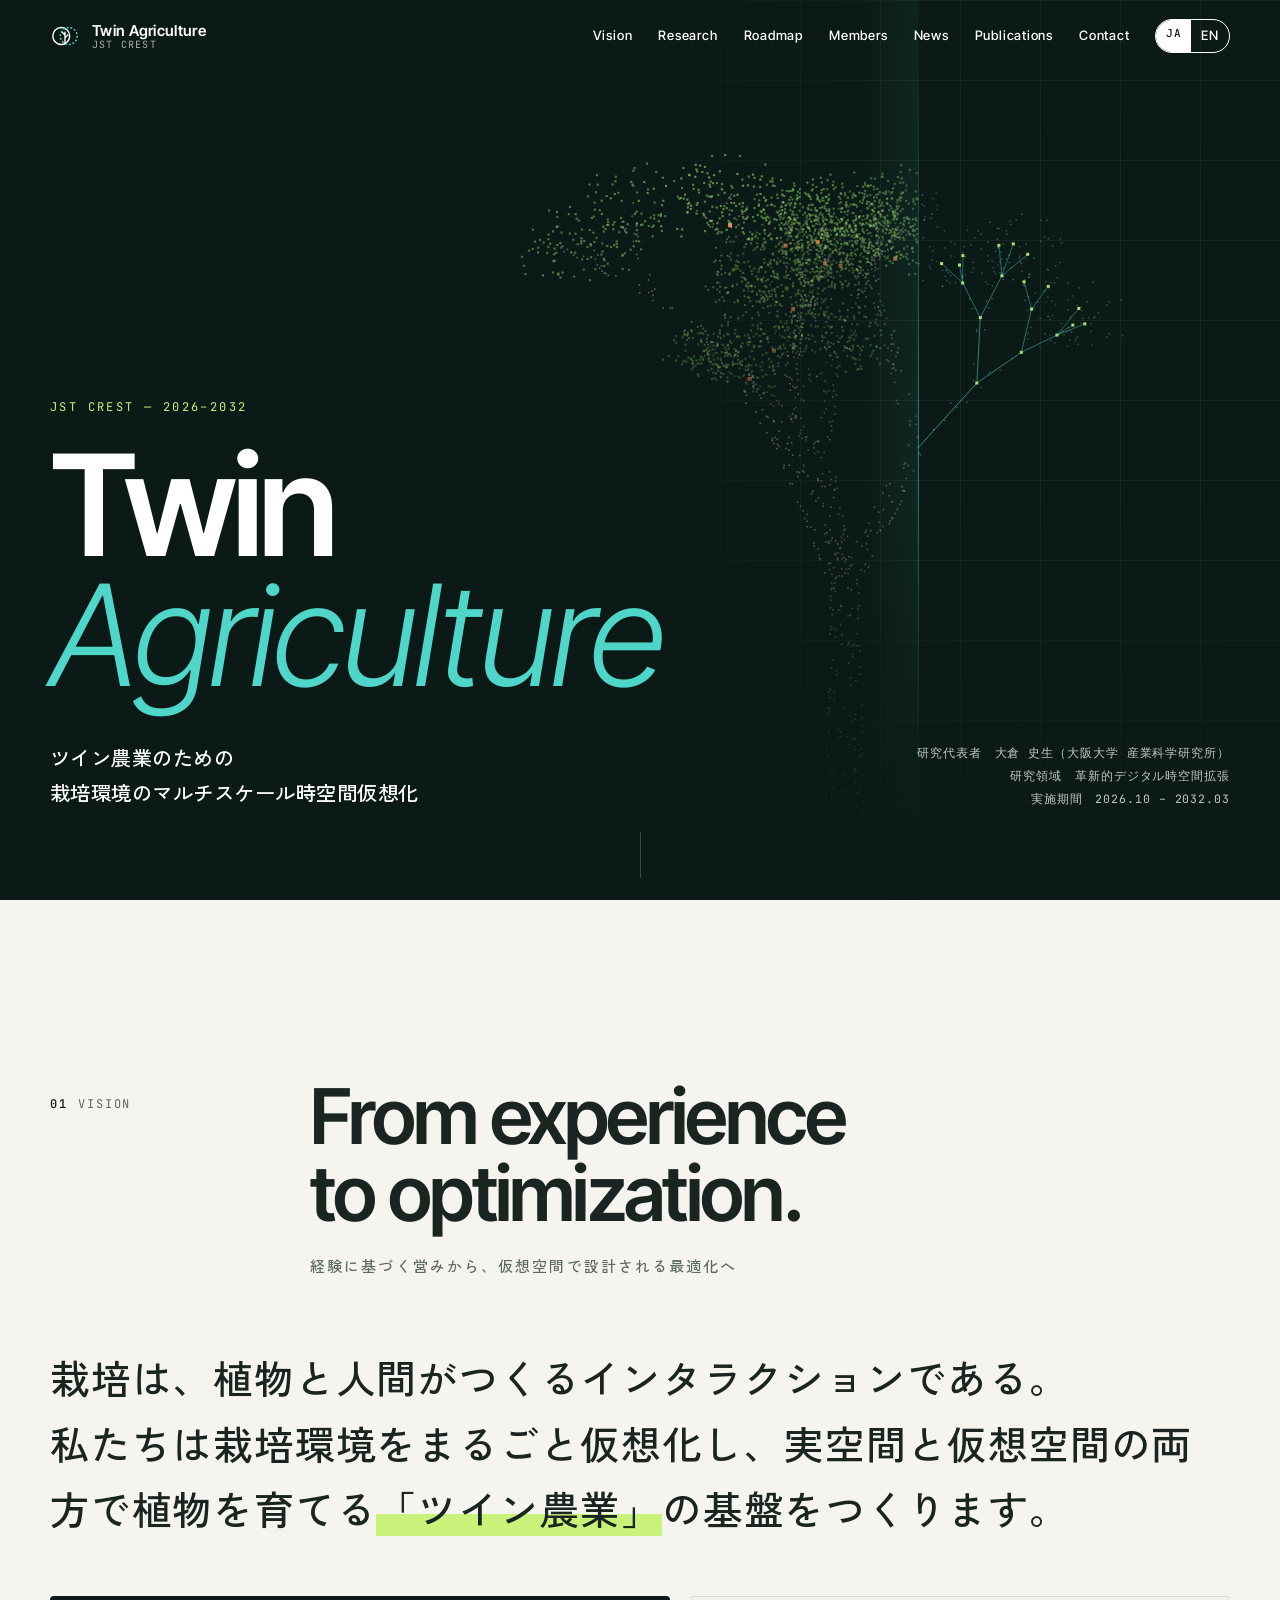
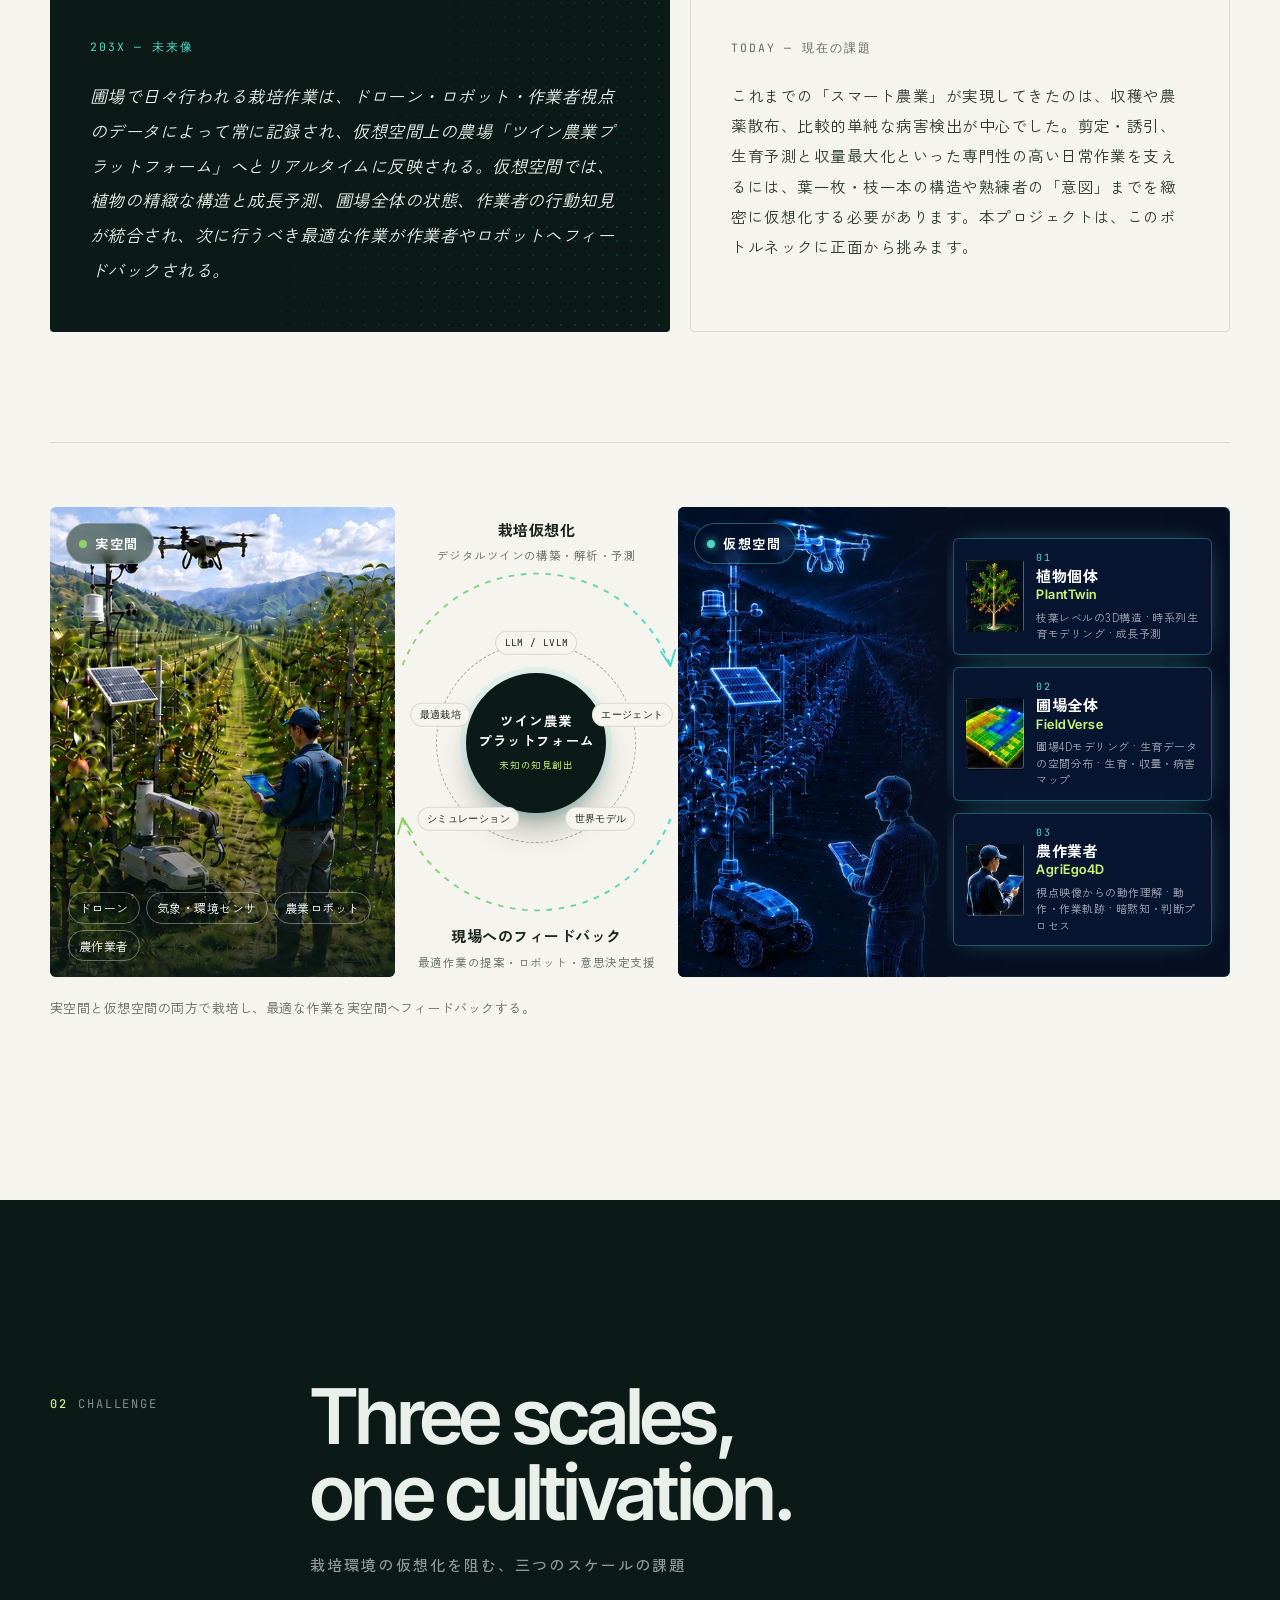
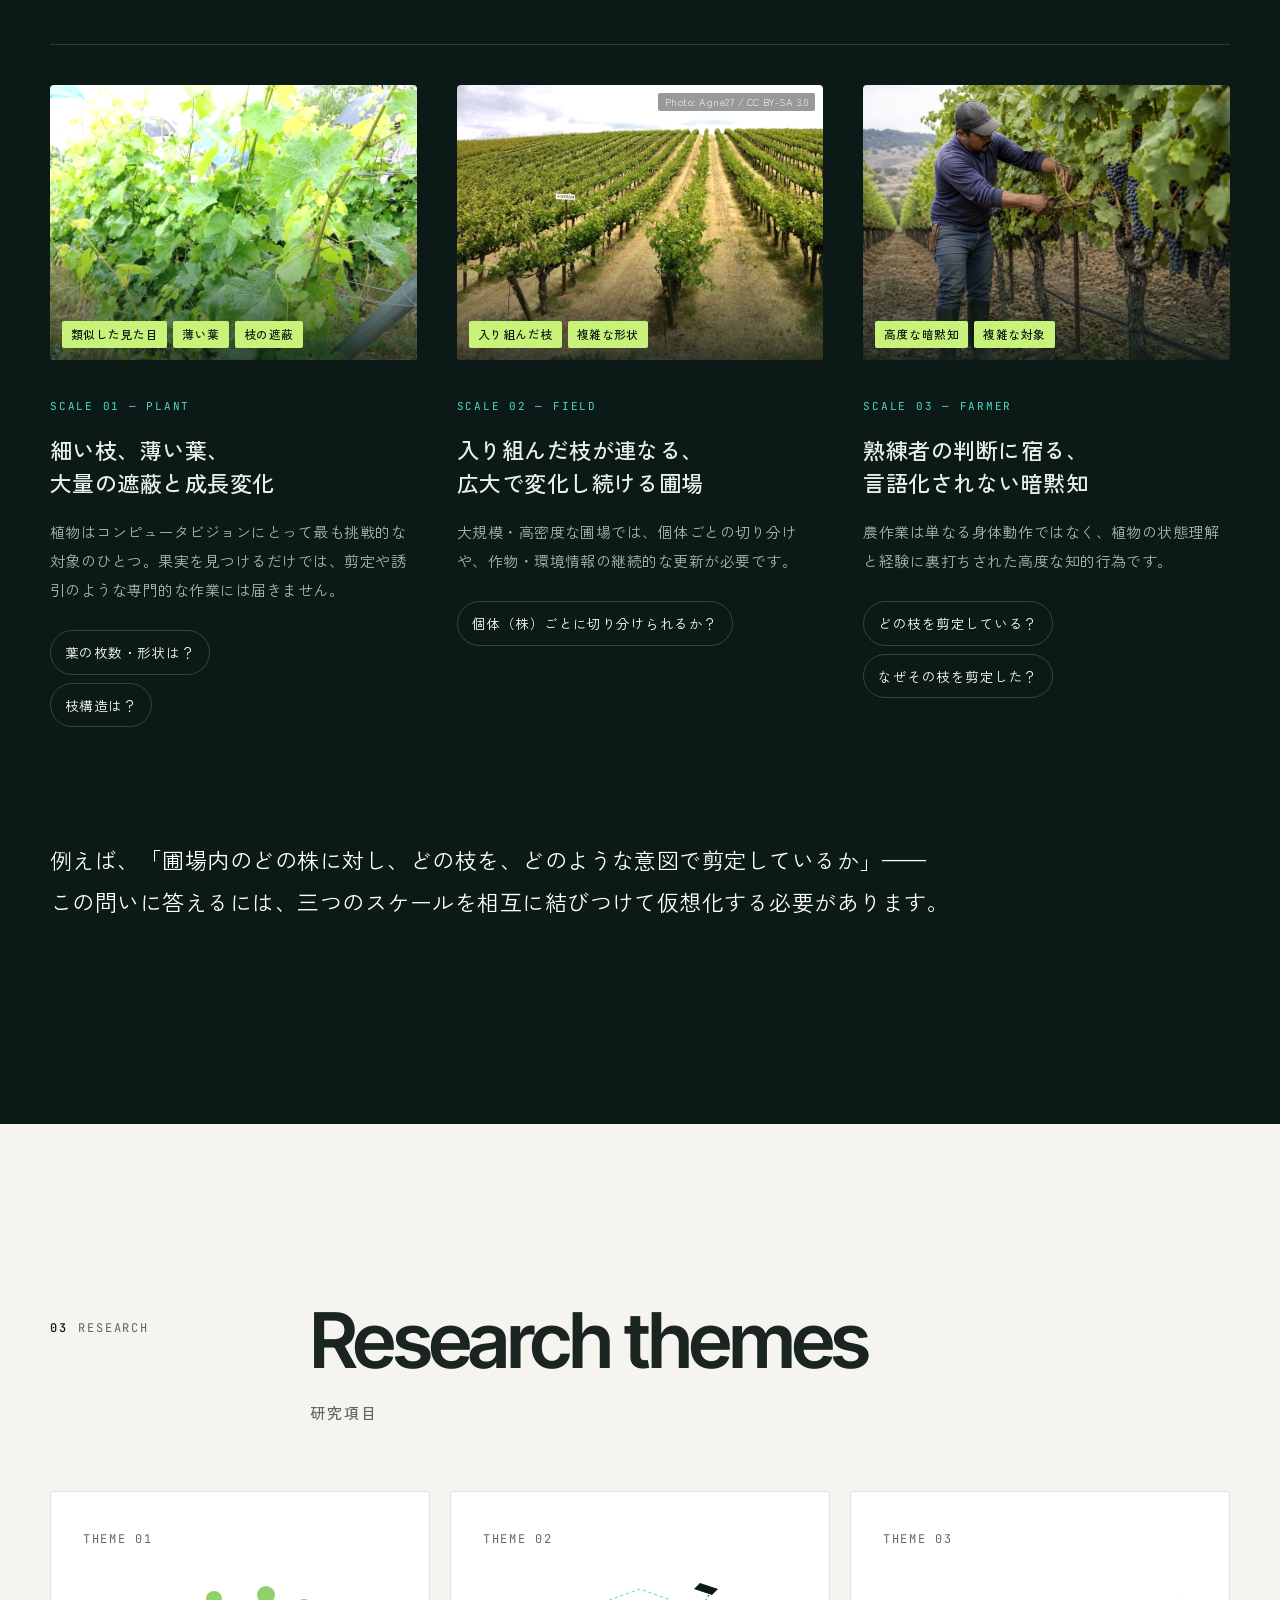
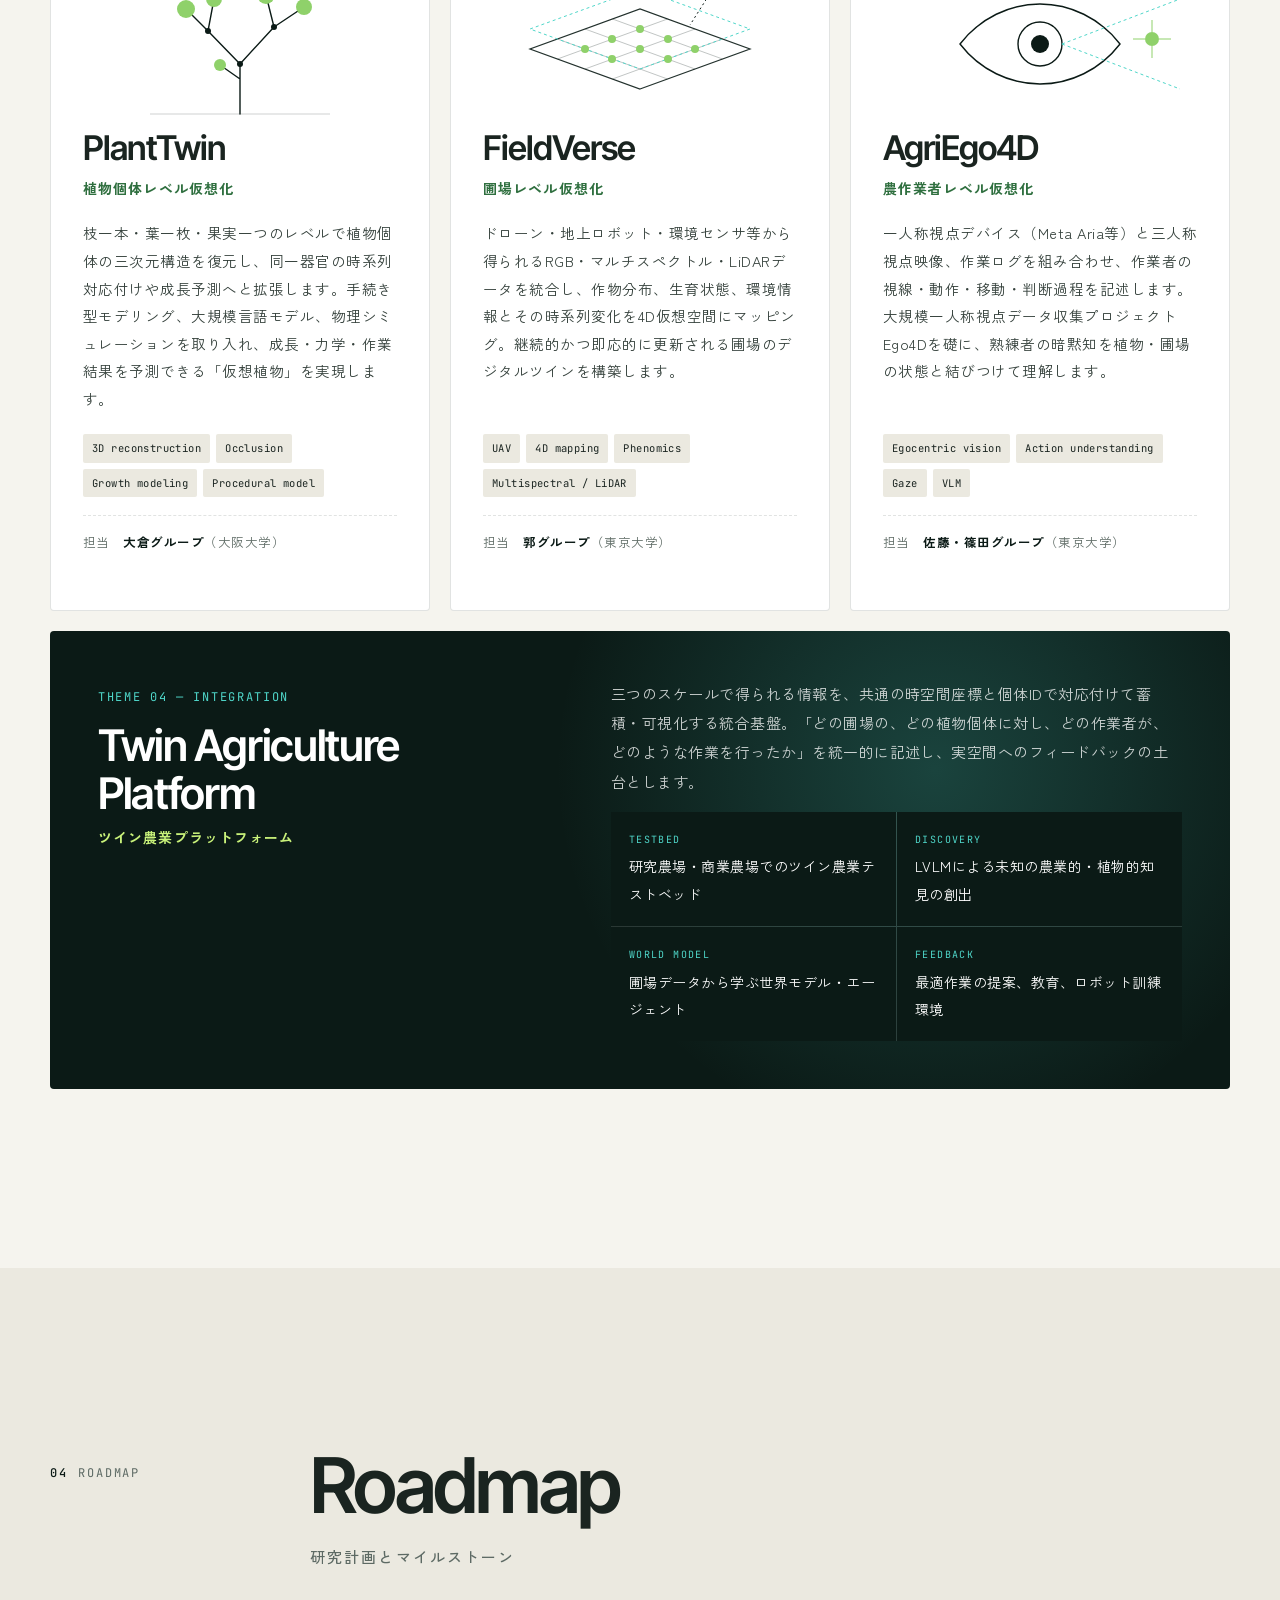
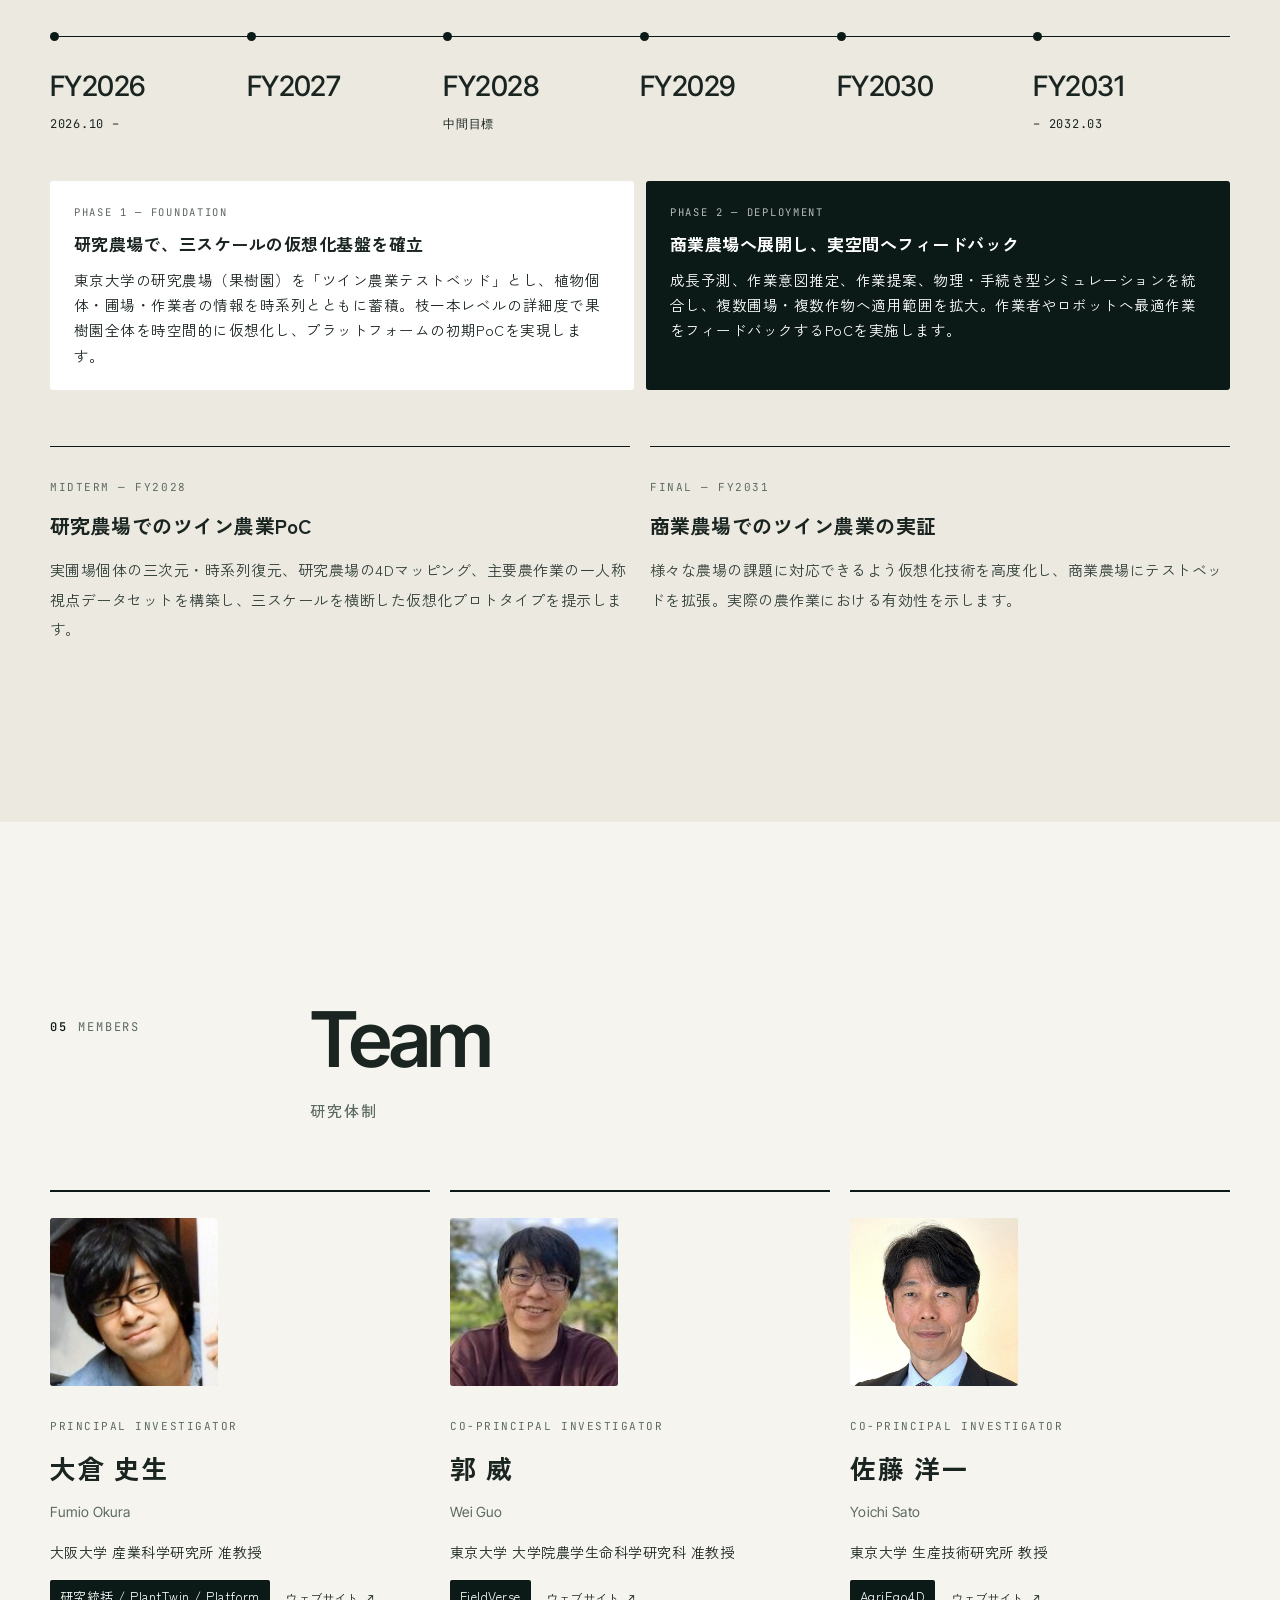
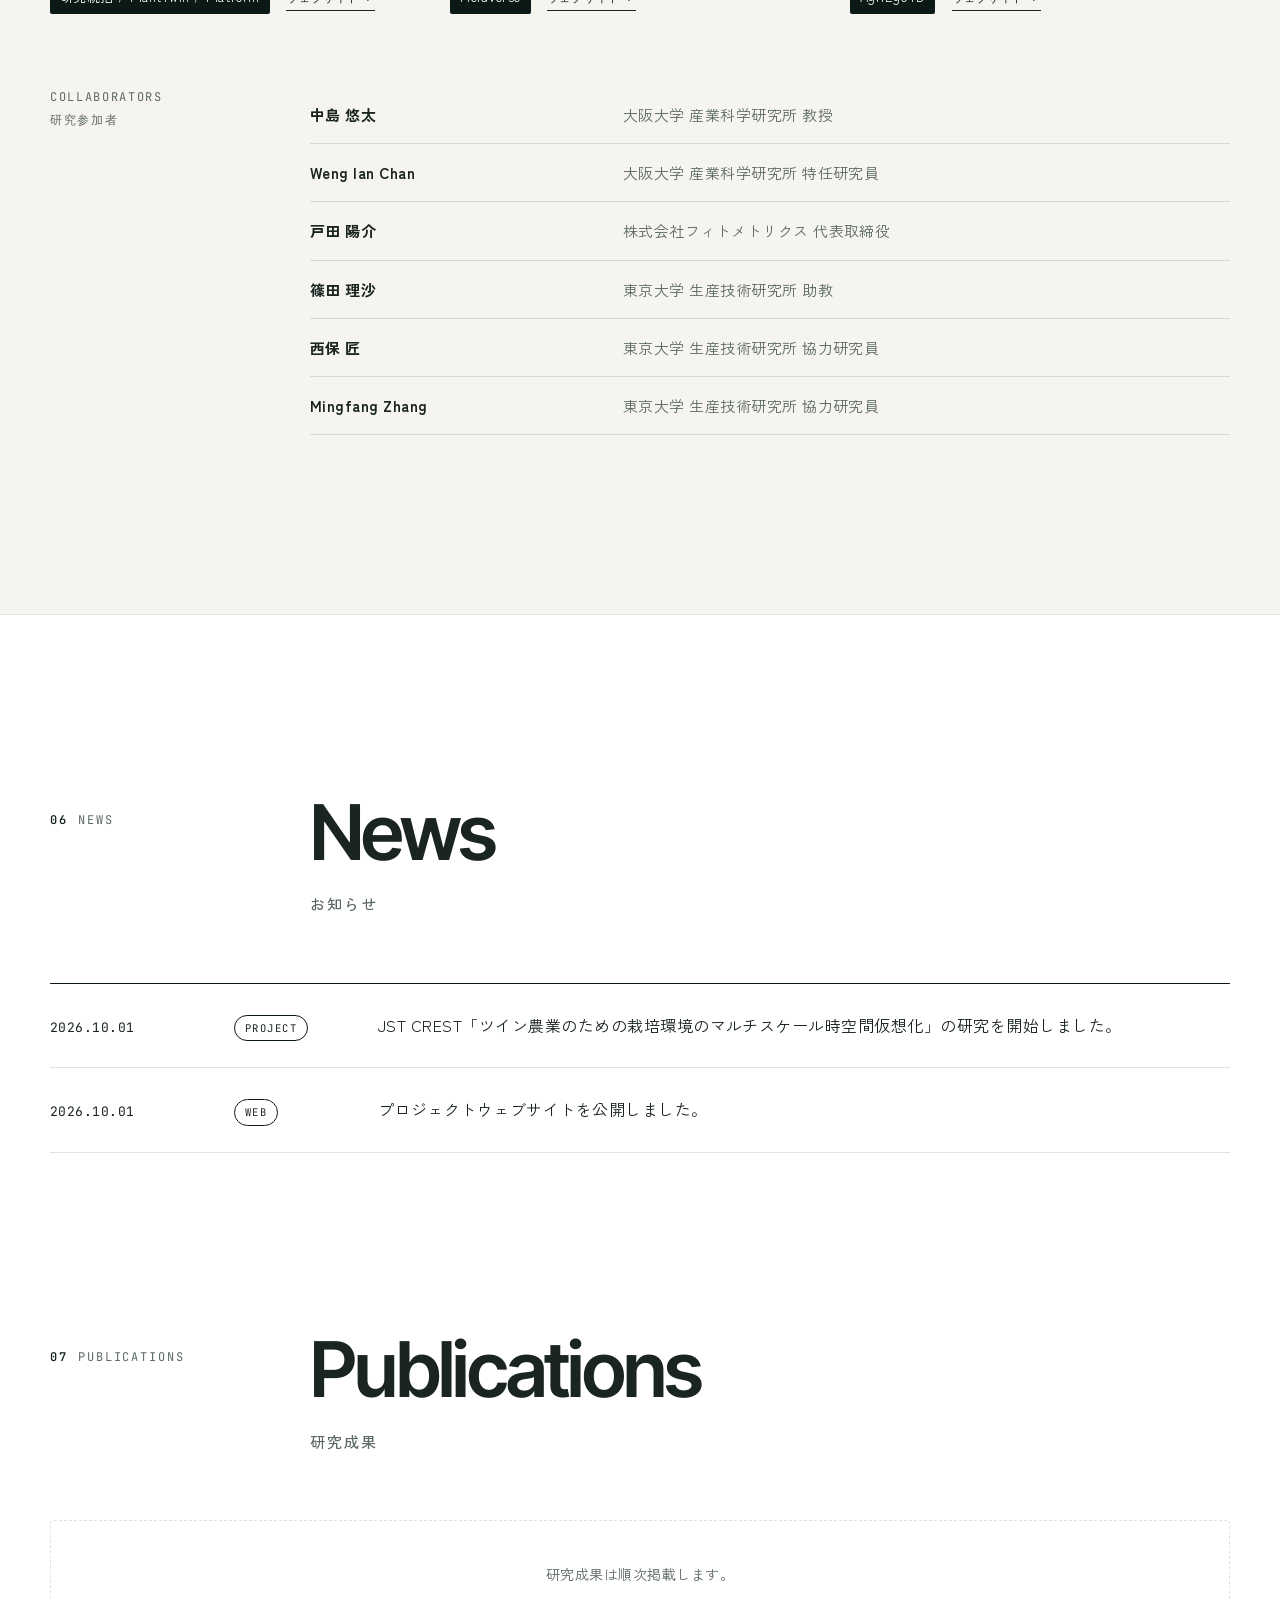
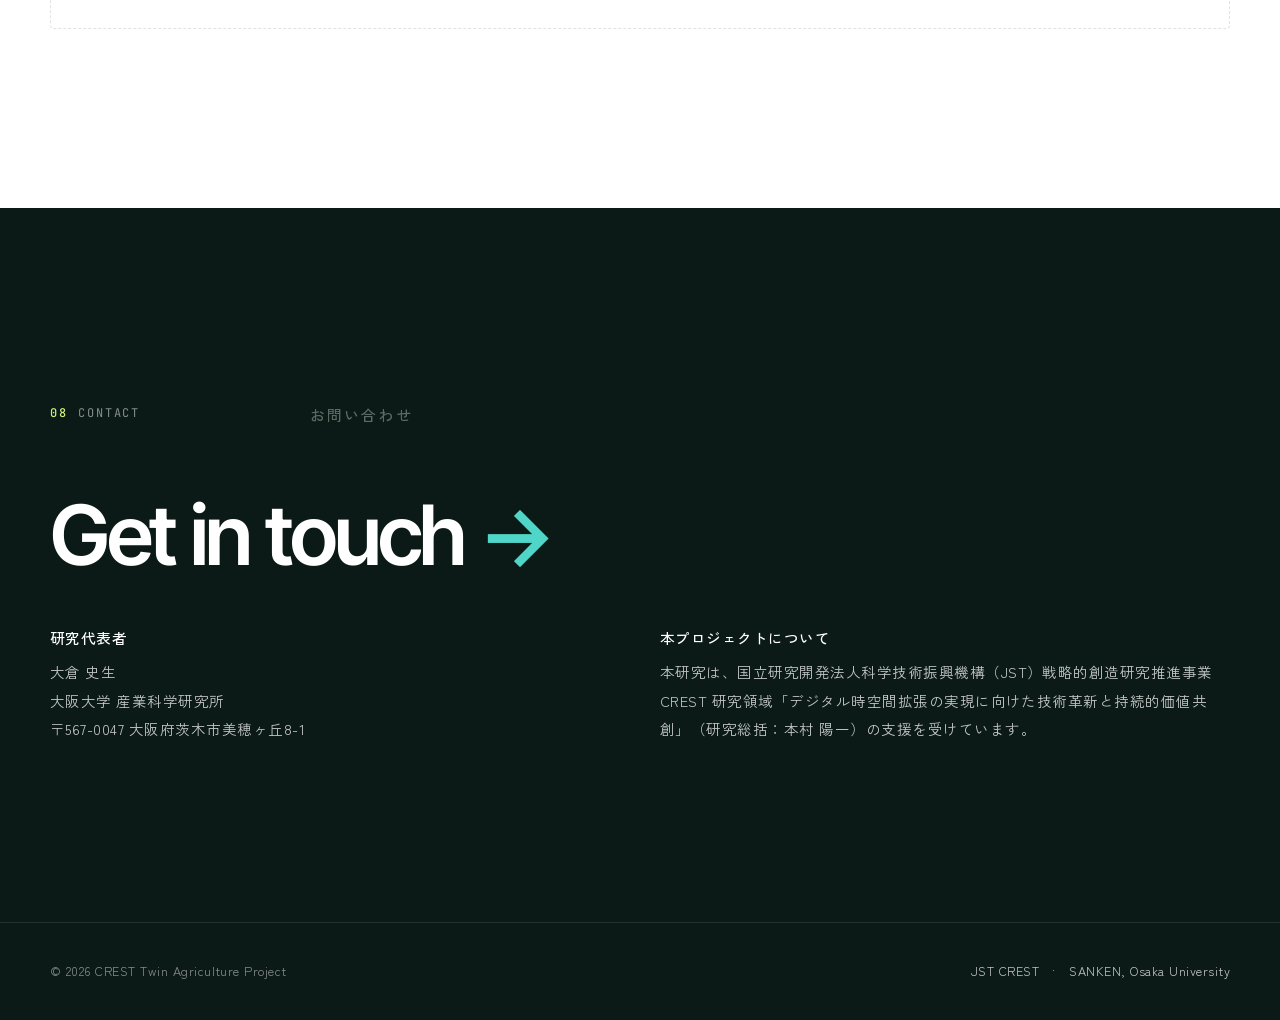
==== commit b5d06292: "." ====
--- a/index.html
+++ b/index.html
@@ -156,7 +156,7 @@
         <div class="challenge-q"><span>どの枝を剪定している？</span><span>なぜその枝を剪定した？</span></div>
       </div>
     </div>
-    <p class="challenge-note rv"><span class="eg">例えば</span>「圃場内のどの株に対し、どの枝を、どのような意図で剪定しているか」——<br>この問いに答えるには、三つのスケールを相互に結びつけて仮想化する必要があります。</p>
+    <p class="challenge-note rv">例えば、「圃場内のどの株に対し、どの枝を、どのような意図で剪定しているか」——<br>この問いに答えるには、三つのスケールを相互に結びつけて仮想化する必要があります。</p>
   </div>
 </section>
 
--- a/assets/css/style.css
+++ b/assets/css/style.css
@@ -212,10 +212,7 @@
 .ch-img::after { content: ""; position: absolute; inset: 0; background: linear-gradient(to top, rgba(11,26,22,.75), transparent 50%); }
 .ch-img figcaption { position: absolute; z-index: 2; left: 12px; right: 12px; bottom: 12px; display: flex; flex-wrap: wrap; gap: 6px; }
 .ch-img figcaption span { font-size: 11.5px; color: var(--ink); background: var(--accent); padding: 2px 9px; border-radius: 2px; font-weight: 500; }
-.challenge-note .eg { display: inline-block; font-size: .72em; font-family: var(--f-mono); letter-spacing: .16em; color: var(--accent);
-  border: 1px solid rgba(201,242,122,.5); border-radius: 99px; padding: 1px 12px; margin-right: 12px; vertical-align: .2em; }
-html[lang="ja"] .challenge-note .eg { font-family: var(--f-jp); letter-spacing: .1em; }
-
+html[lang="ja"] 
 /* Member photos */
 .pi .avatar img { transition: transform .8s var(--ease); object-position: center 25%; }
 a.avatar { display: grid; text-decoration: none; }
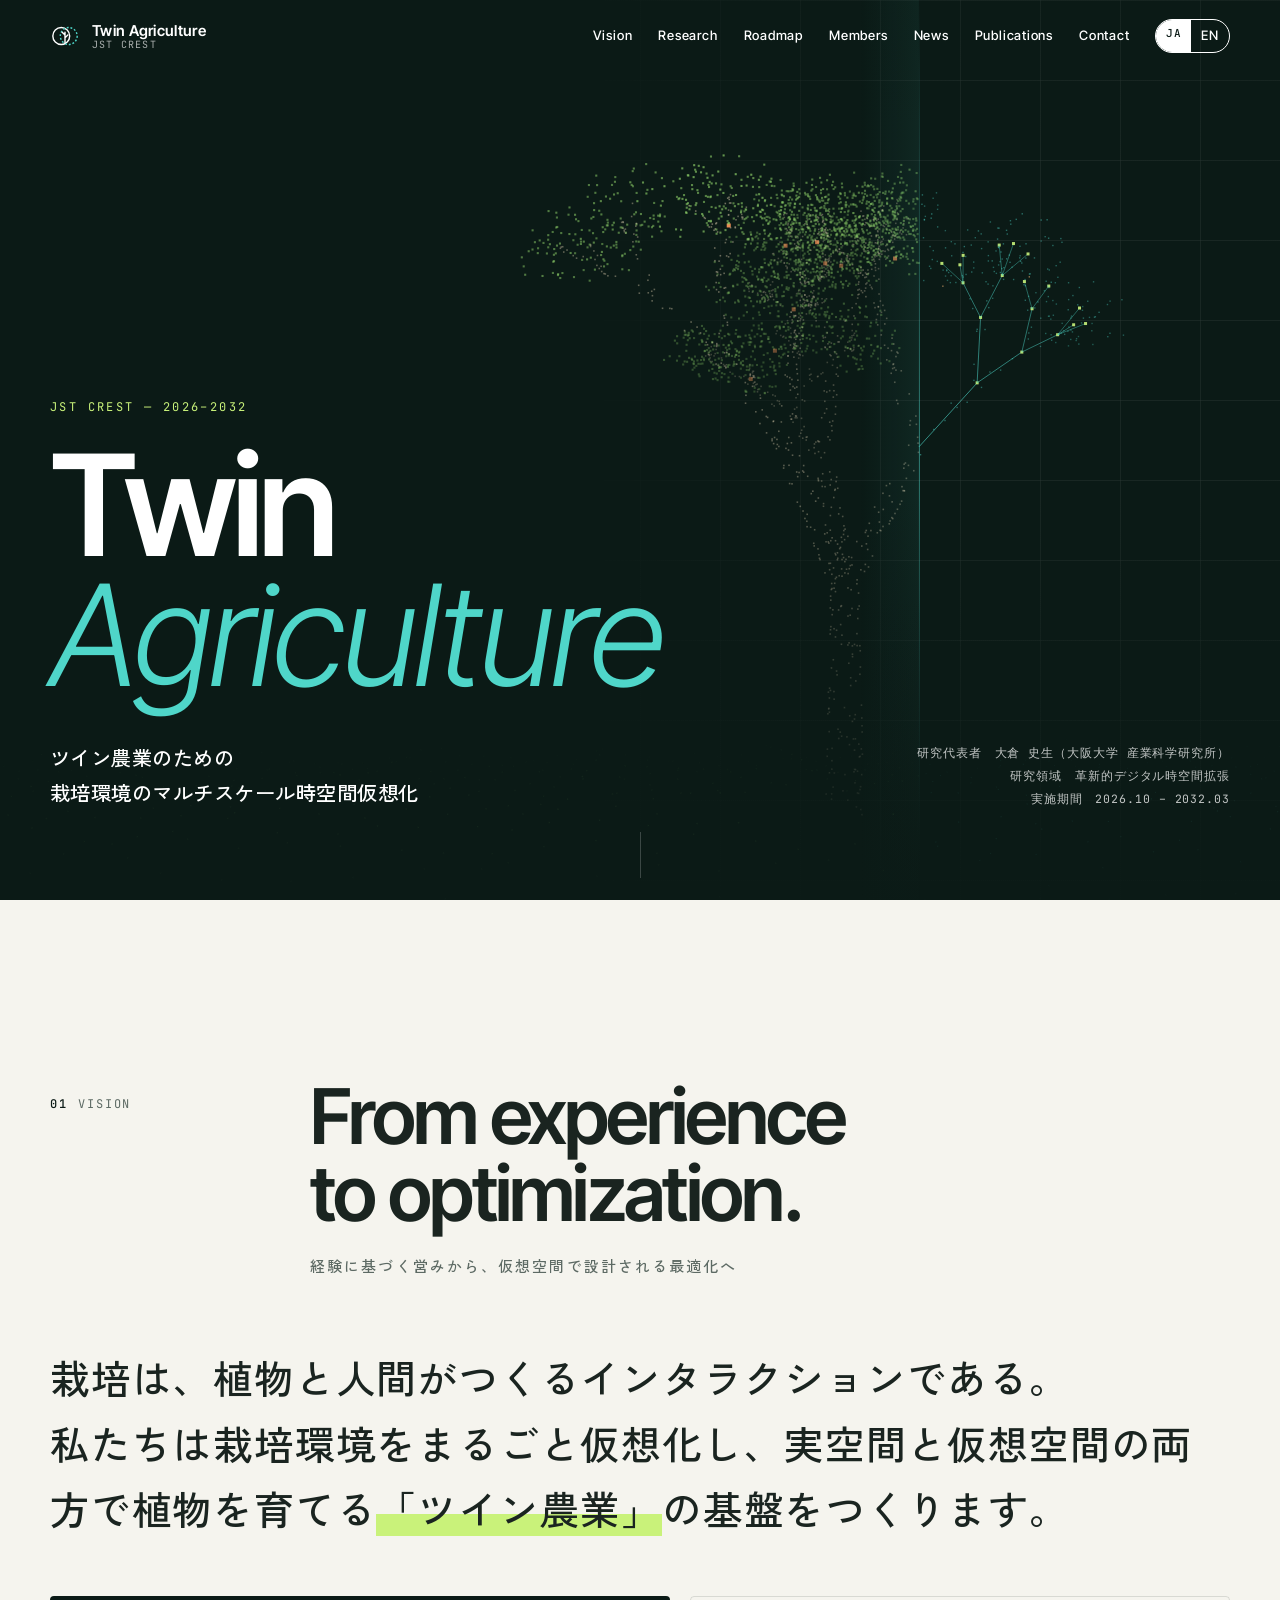
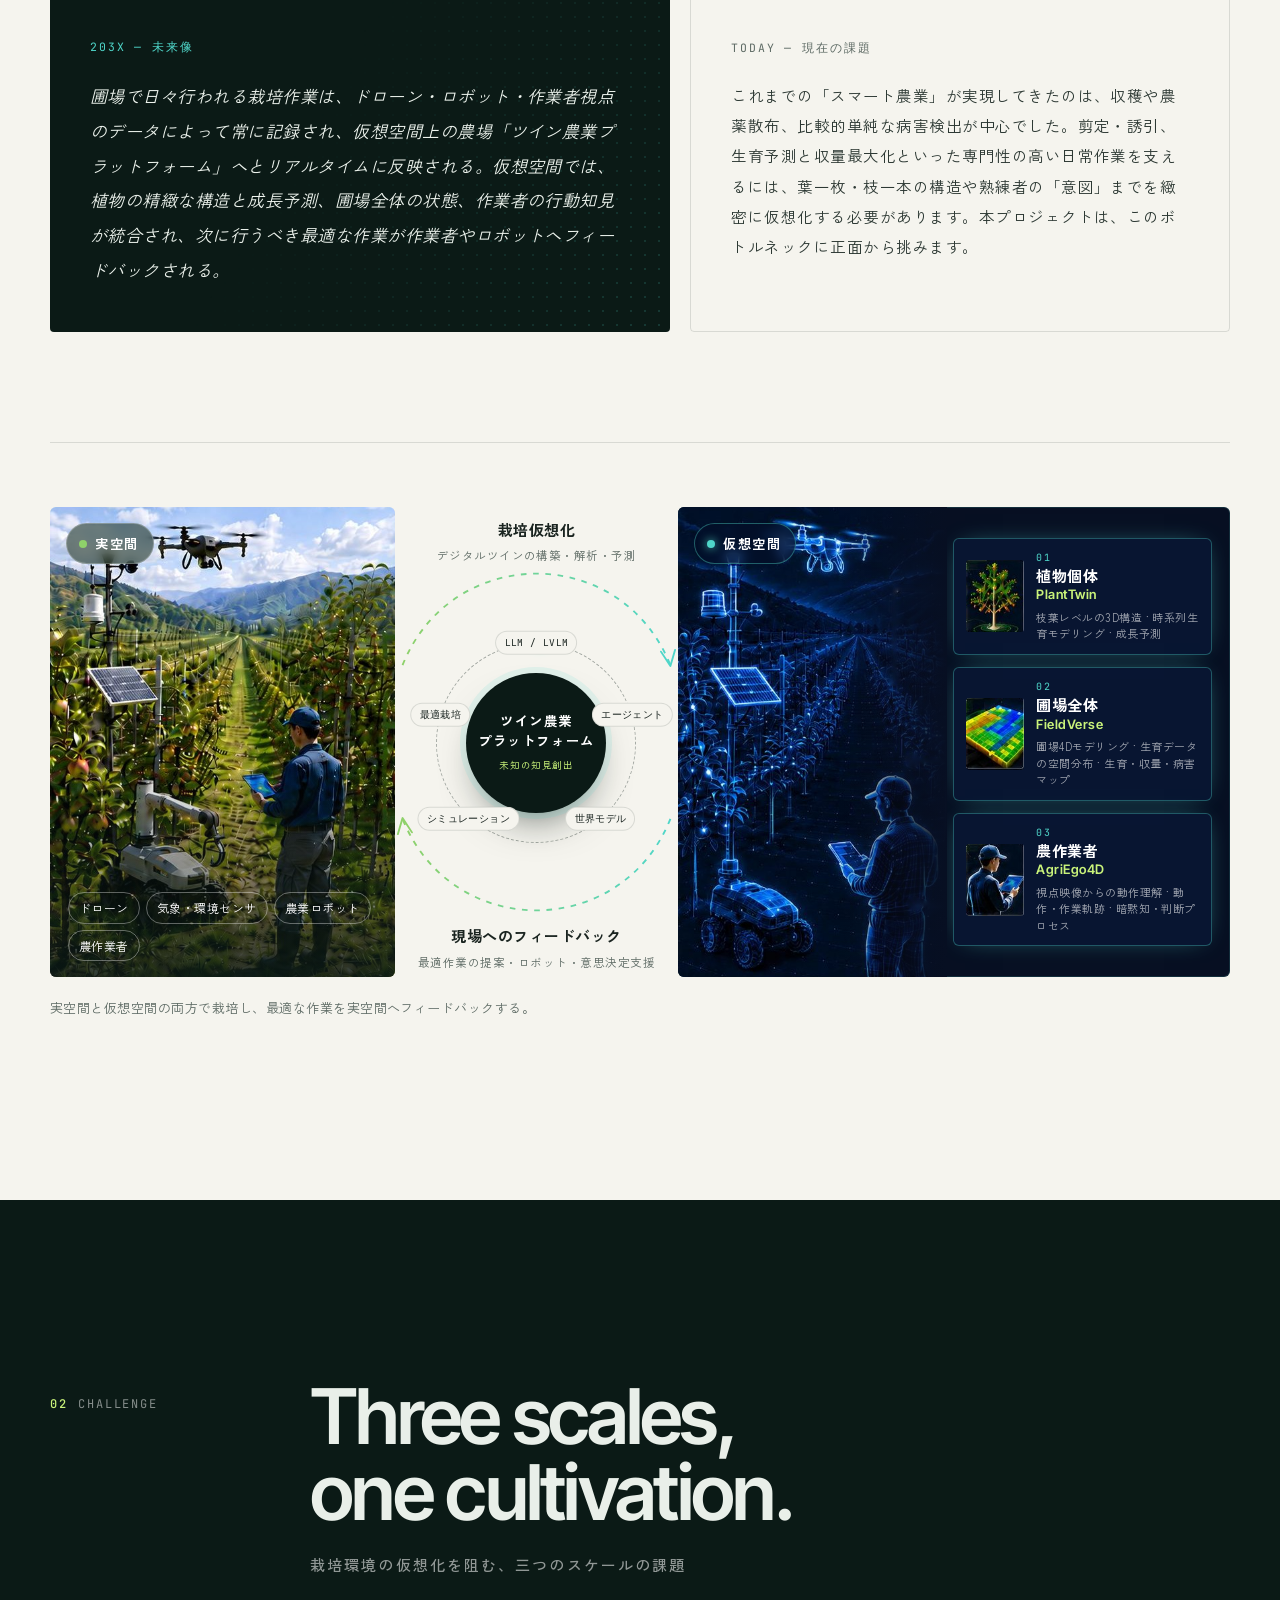
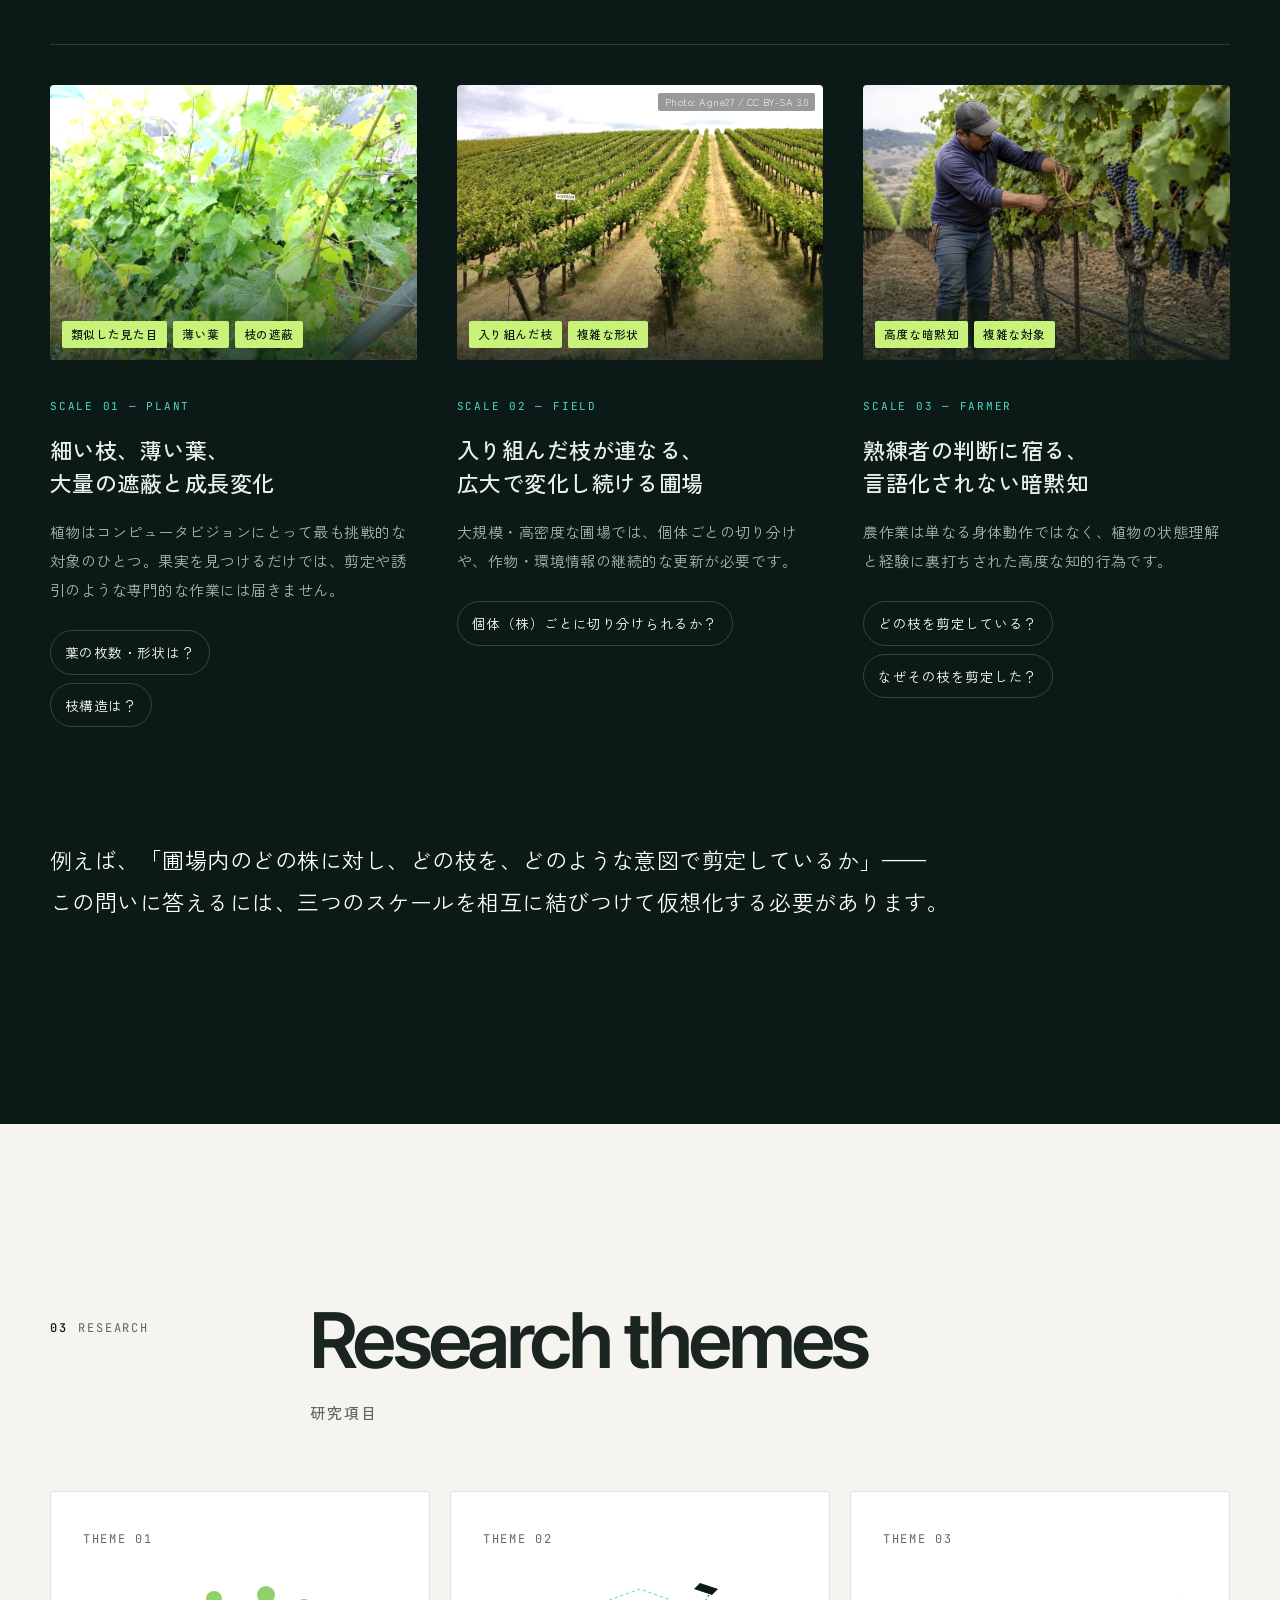
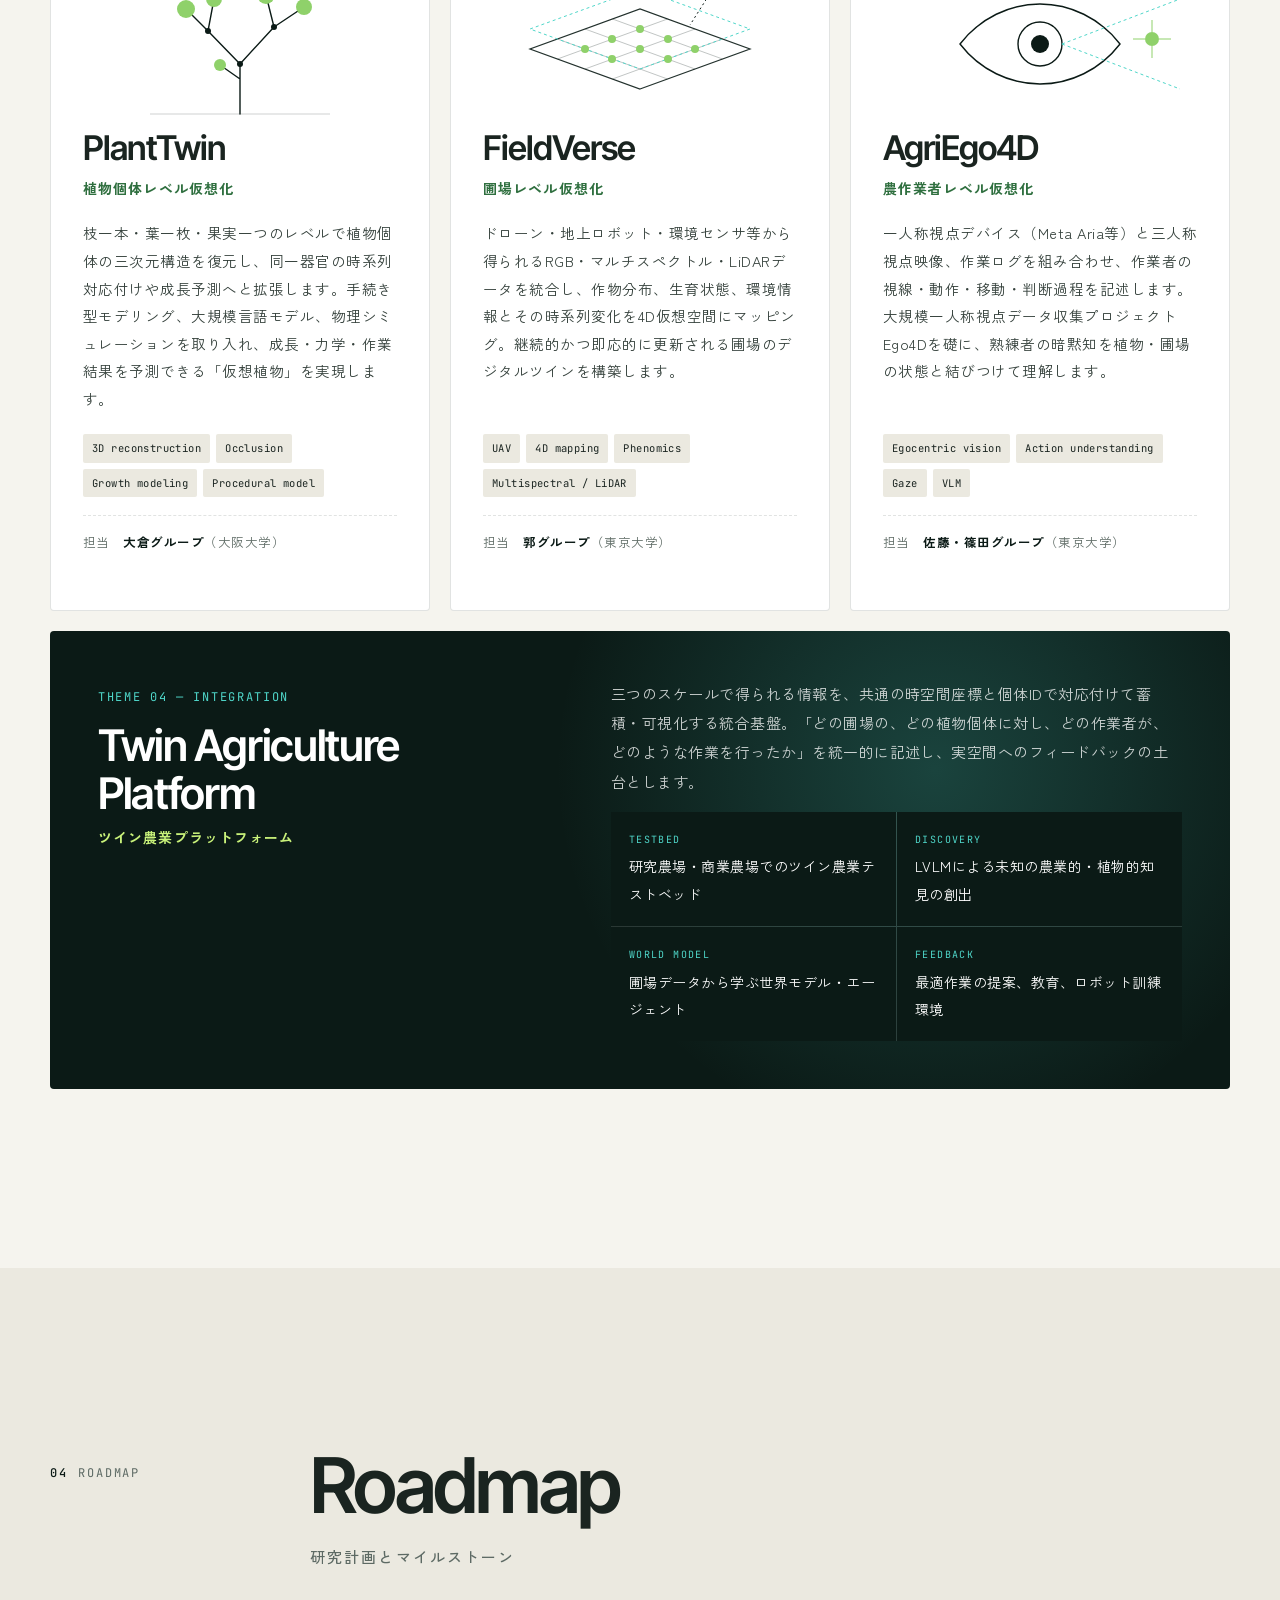
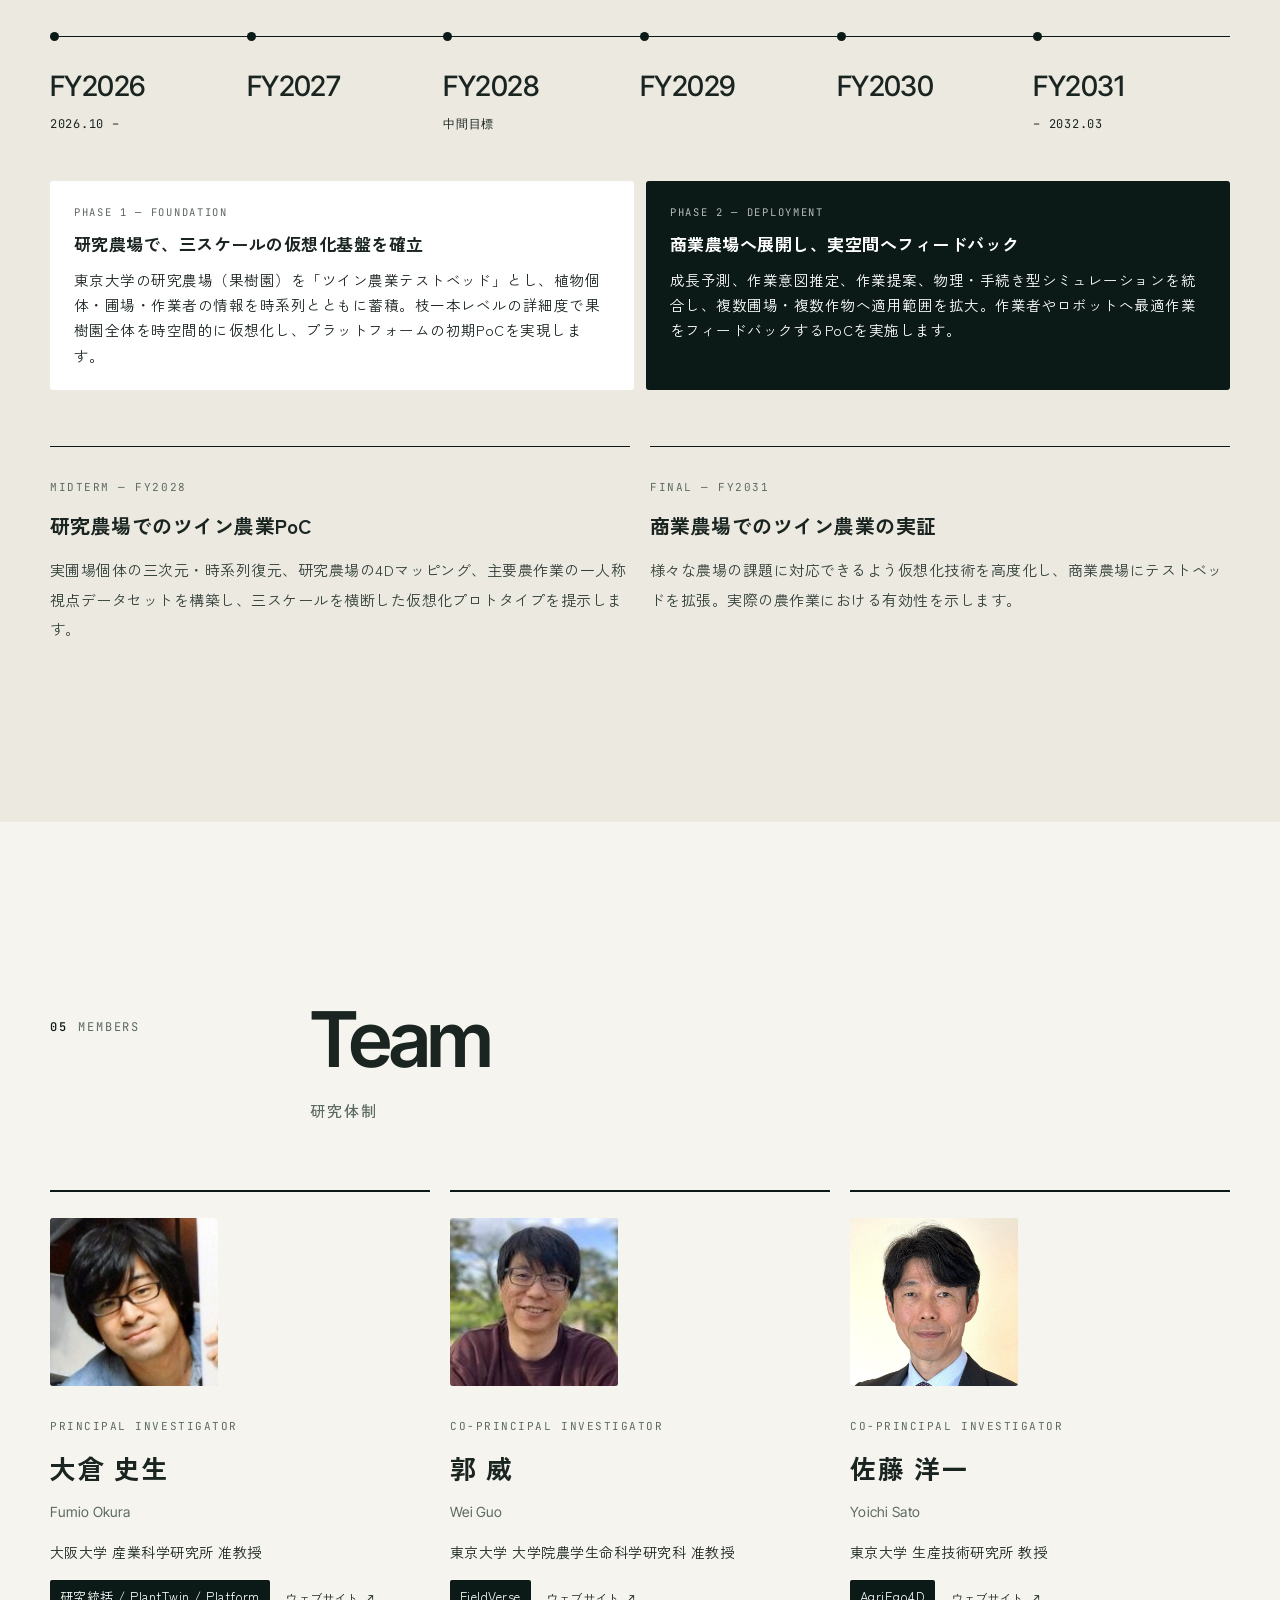
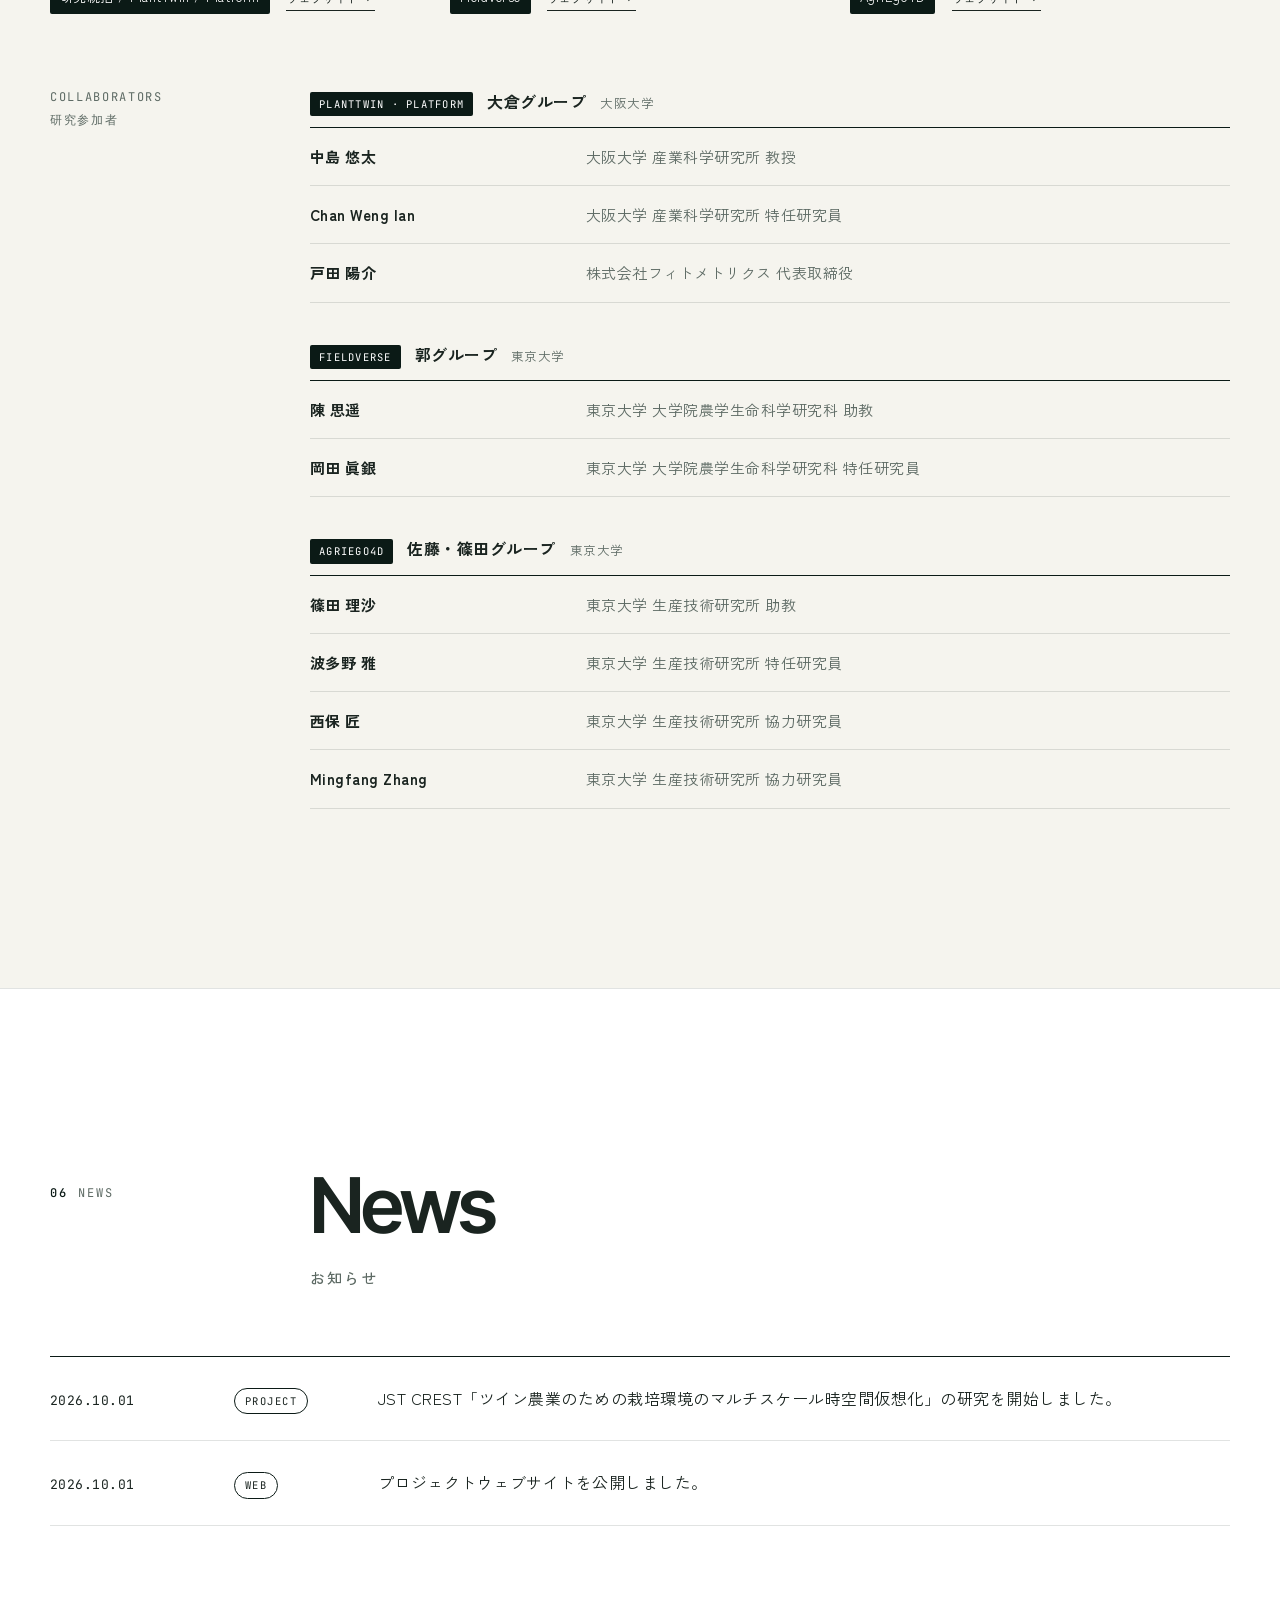
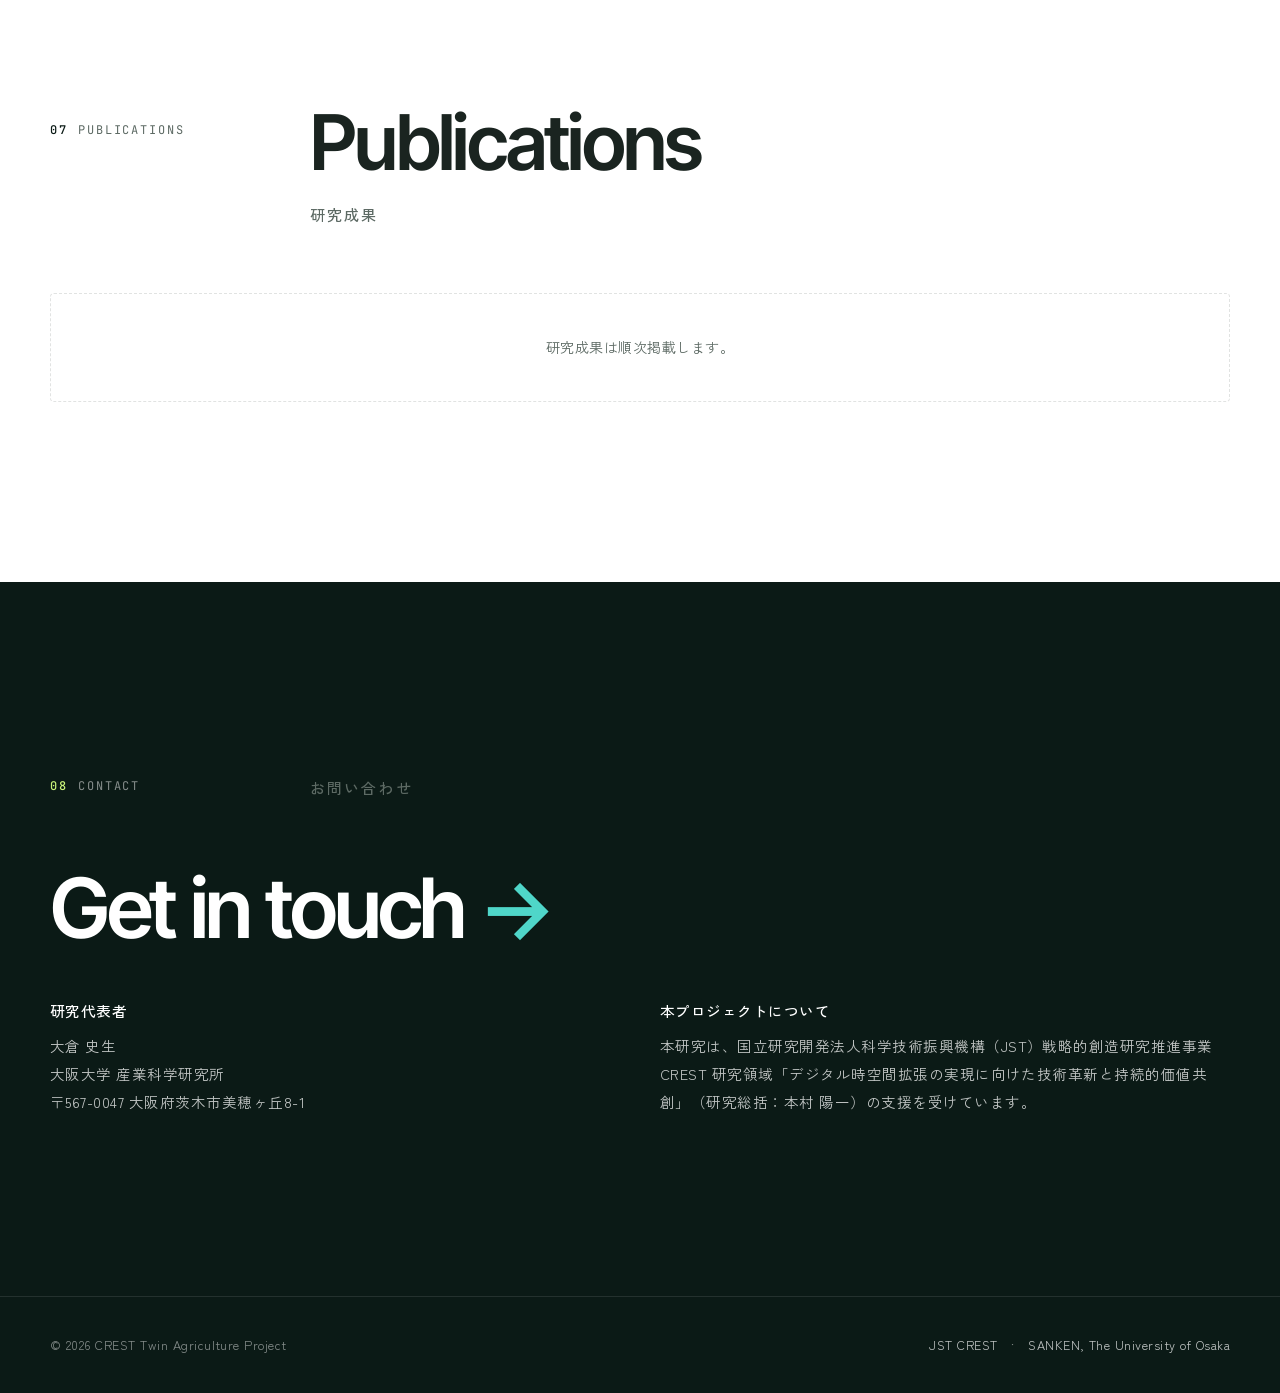
==== commit d072ad27: "." ====
--- a/index.html
+++ b/index.html
@@ -340,14 +340,32 @@
 
     <div class="collab rv">
       <h4>COLLABORATORS<br>研究参加者</h4>
-      <table>
-        <tr><td>中島 悠太</td><td>大阪大学 産業科学研究所 教授</td></tr>
-        <tr><td>Weng Ian Chan</td><td>大阪大学 産業科学研究所 特任研究員</td></tr>
-        <tr><td>戸田 陽介</td><td>株式会社フィトメトリクス 代表取締役</td></tr>
-        <tr><td>篠田 理沙</td><td>東京大学 生産技術研究所 助教</td></tr>
-        <tr><td>西保 匠</td><td>東京大学 生産技術研究所 協力研究員</td></tr>
-        <tr><td>Mingfang Zhang</td><td>東京大学 生産技術研究所 協力研究員</td></tr>
-      </table>
+      <div class="cg-list">
+        <div class="cg">
+          <div class="cg-head"><span class="cg-tag">PLANTTWIN · PLATFORM</span><b>大倉グループ</b><small>大阪大学</small></div>
+          <table>
+            <tr><td>中島 悠太</td><td>大阪大学 産業科学研究所 教授</td></tr>
+            <tr><td>Chan Weng Ian</td><td>大阪大学 産業科学研究所 特任研究員</td></tr>
+            <tr><td>戸田 陽介</td><td>株式会社フィトメトリクス 代表取締役</td></tr>
+          </table>
+        </div>
+        <div class="cg">
+          <div class="cg-head"><span class="cg-tag">FIELDVERSE</span><b>郭グループ</b><small>東京大学</small></div>
+          <table>
+            <tr><td>陳 思遥</td><td>東京大学 大学院農学生命科学研究科 助教</td></tr>
+            <tr><td>岡田 眞銀</td><td>東京大学 大学院農学生命科学研究科 特任研究員</td></tr>
+          </table>
+        </div>
+        <div class="cg">
+          <div class="cg-head"><span class="cg-tag">AGRIEGO4D</span><b>佐藤・篠田グループ</b><small>東京大学</small></div>
+          <table>
+            <tr><td>篠田 理沙</td><td>東京大学 生産技術研究所 助教</td></tr>
+            <tr><td>波多野 雅</td><td>東京大学 生産技術研究所 特任研究員</td></tr>
+            <tr><td>西保 匠</td><td>東京大学 生産技術研究所 協力研究員</td></tr>
+            <tr><td>Mingfang Zhang</td><td>東京大学 生産技術研究所 協力研究員</td></tr>
+          </table>
+        </div>
+      </div>
     </div>
   </div>
 </section>
@@ -408,7 +426,7 @@
 <footer class="site-footer">
   <div class="wrap">
     <span>© <span data-year>2026</span> CREST Twin Agriculture Project</span>
-    <span><a href="https://www.jst.go.jp/kisoken/crest/" target="_blank" rel="noopener">JST CREST</a>　·　<a href="https://www.sanken.osaka-u.ac.jp/" target="_blank" rel="noopener">SANKEN, Osaka University</a></span>
+    <span><a href="https://www.jst.go.jp/kisoken/crest/" target="_blank" rel="noopener">JST CREST</a>　·　<a href="https://www.sanken.osaka-u.ac.jp/" target="_blank" rel="noopener">SANKEN, The University of Osaka</a></span>
   </div>
 </footer>
 
--- a/assets/css/style.css
+++ b/assets/css/style.css
@@ -312,7 +312,12 @@
 .collab h4 { margin: 0; font-family: var(--f-mono); font-size: 12px; letter-spacing: .14em; font-weight: 400; color: var(--muted); }
 .collab table { width: 100%; border-collapse: collapse; font-size: 15px; }
 .collab td { padding: 14px 0; border-bottom: 1px solid var(--line); vertical-align: top; }
-.collab td:first-child { width: 34%; font-weight: 700; }
+.collab td:first-child { width: 30%; font-weight: 700; }
+.cg-list { display: flex; flex-direction: column; gap: 36px; }
+.cg-head { display: flex; align-items: baseline; flex-wrap: wrap; gap: 6px 14px; padding-bottom: 10px; border-bottom: 1px solid var(--ink); }
+.cg-head b { font-size: 16px; font-weight: 700; }
+.cg-head small { font-size: 12.5px; color: var(--muted); }
+.cg-tag { font-family: var(--f-mono); font-size: 10.5px; letter-spacing: .12em; color: #fff; background: var(--ink); padding: 2px 9px; border-radius: 2px; }
 .collab td:last-child { color: var(--muted); }
 
 /* News */
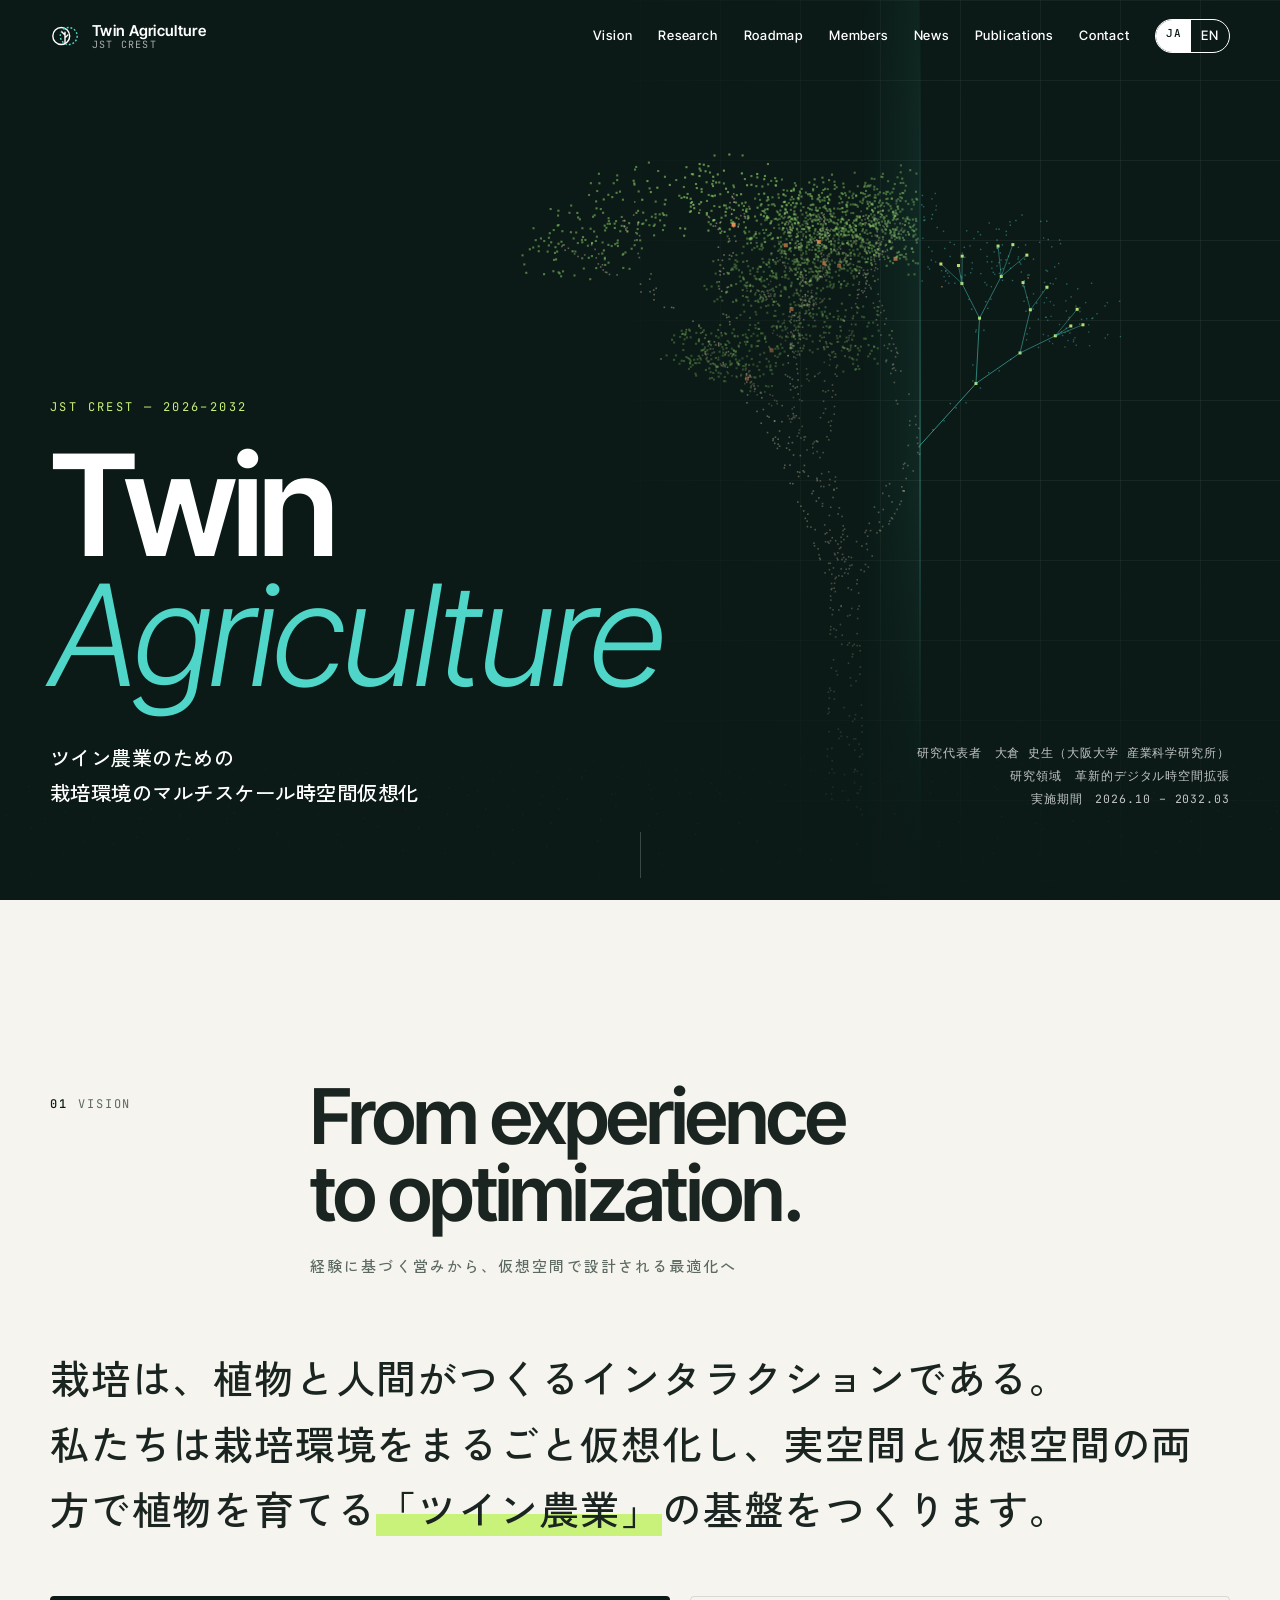
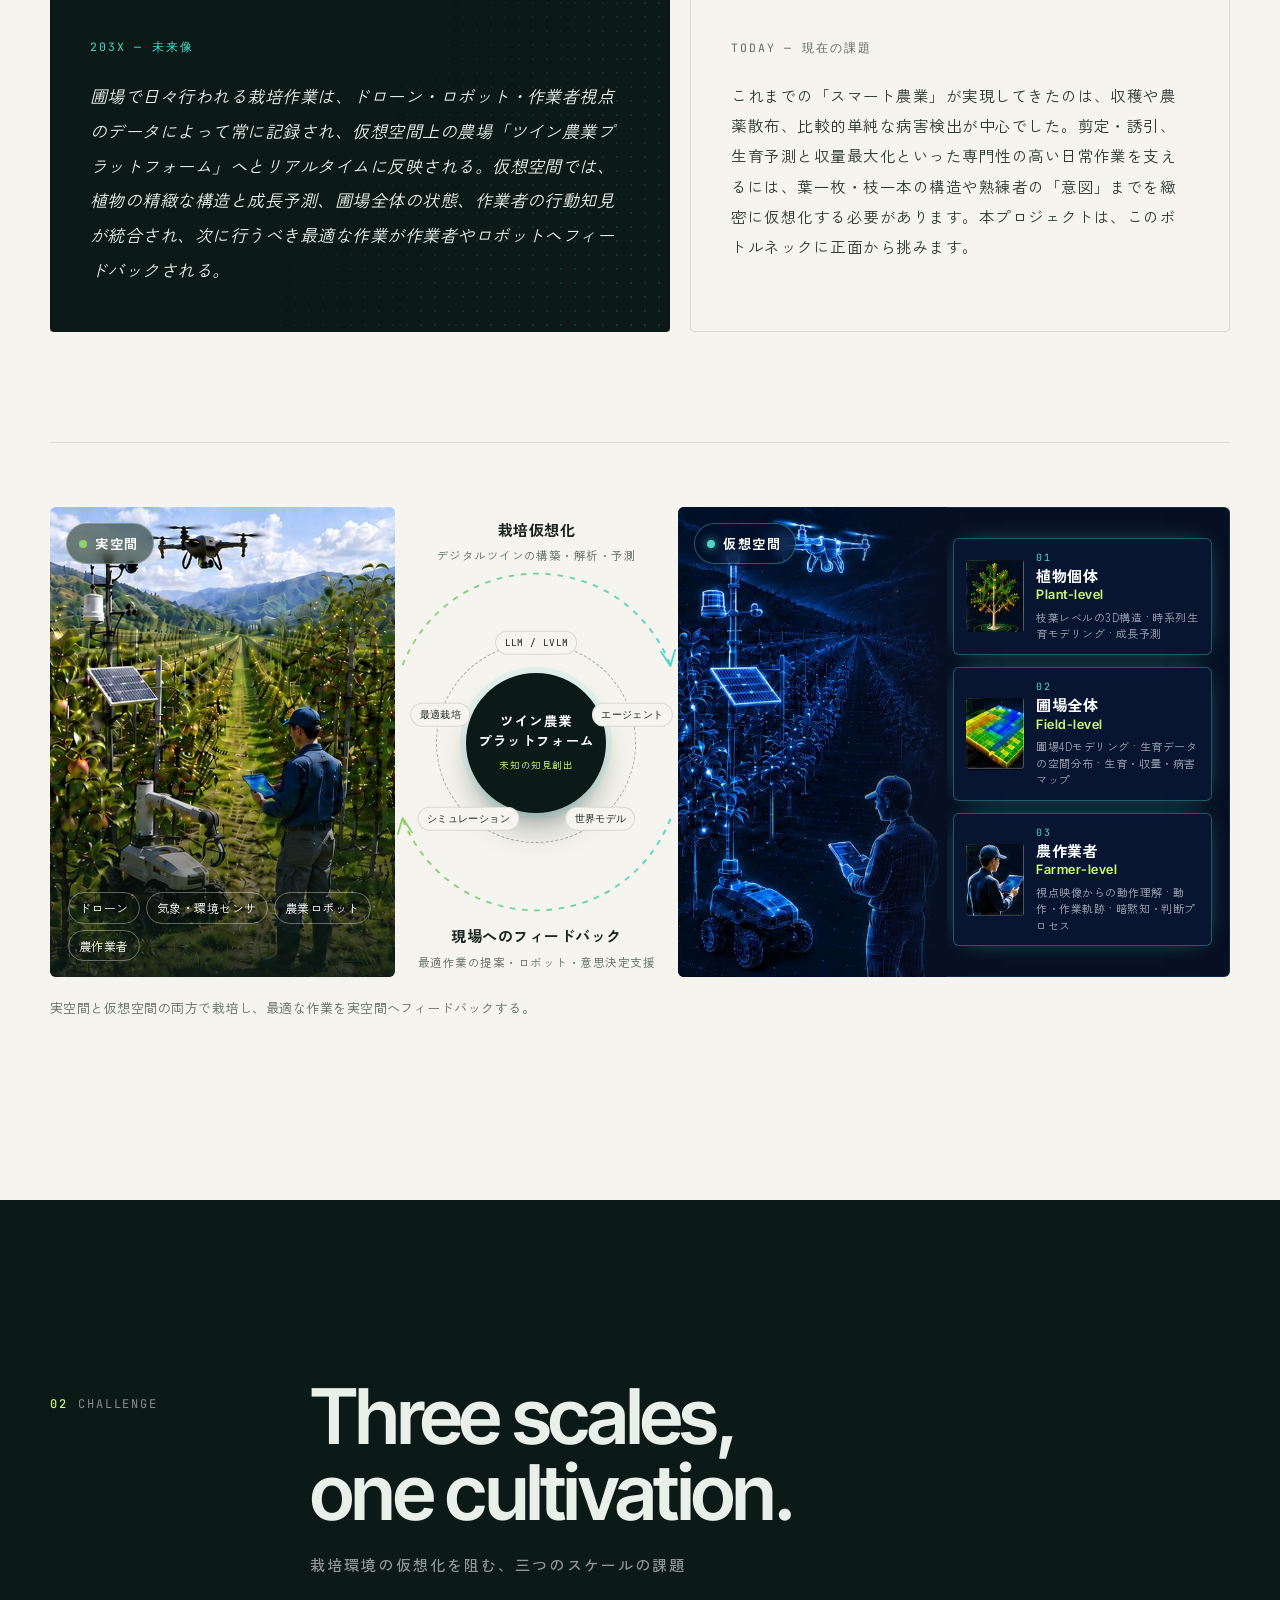
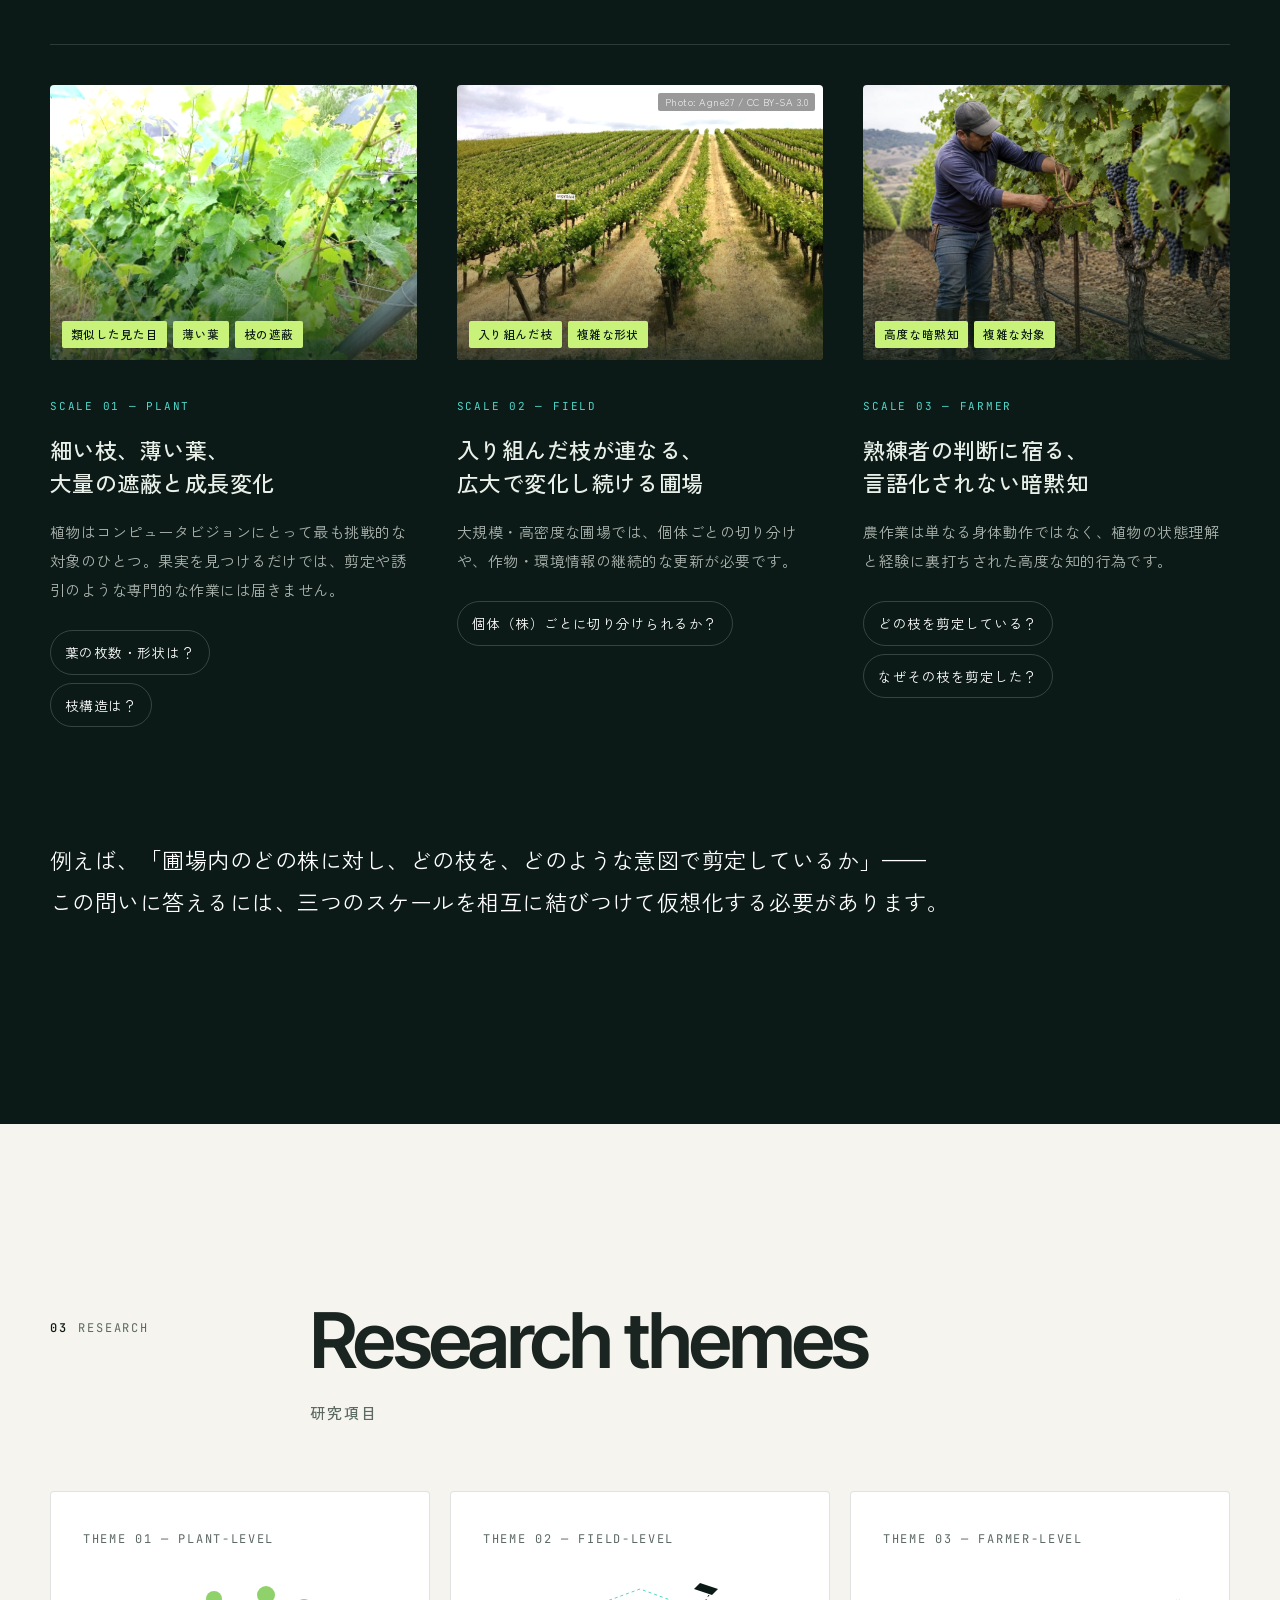
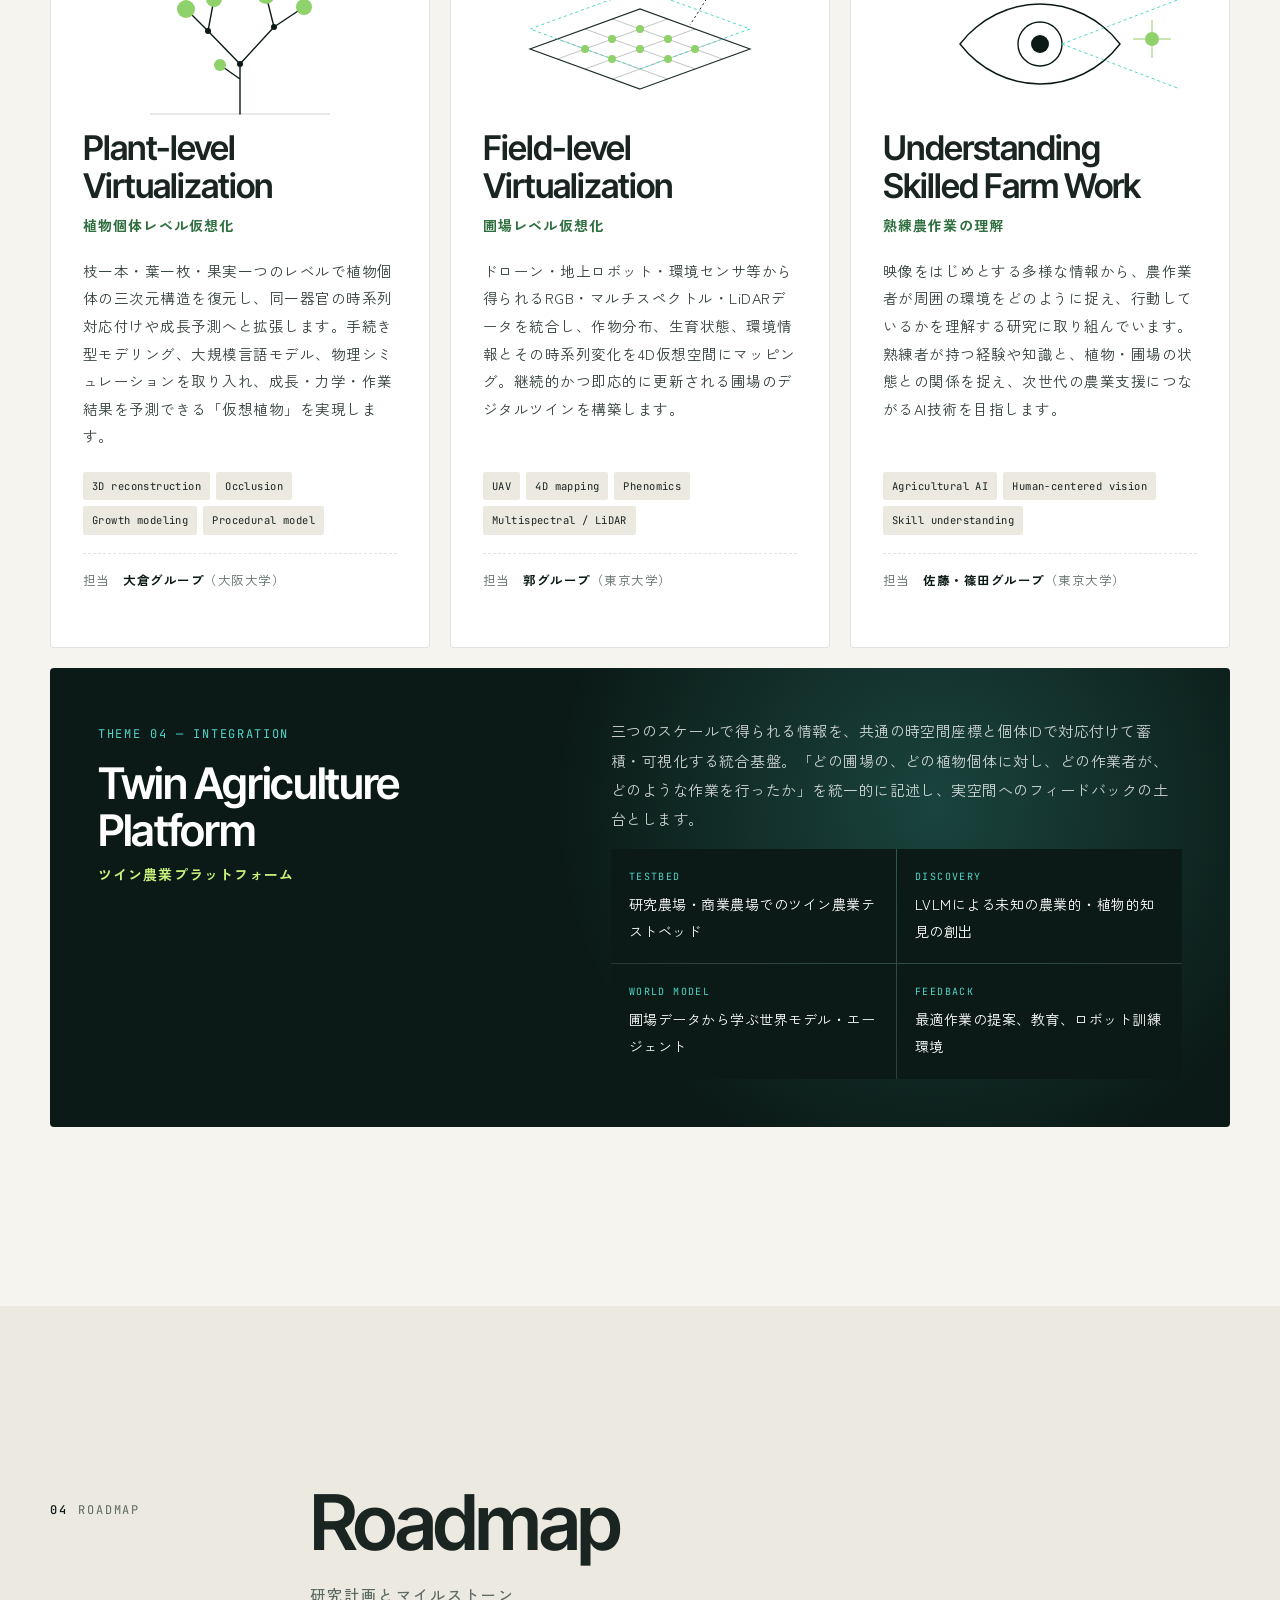
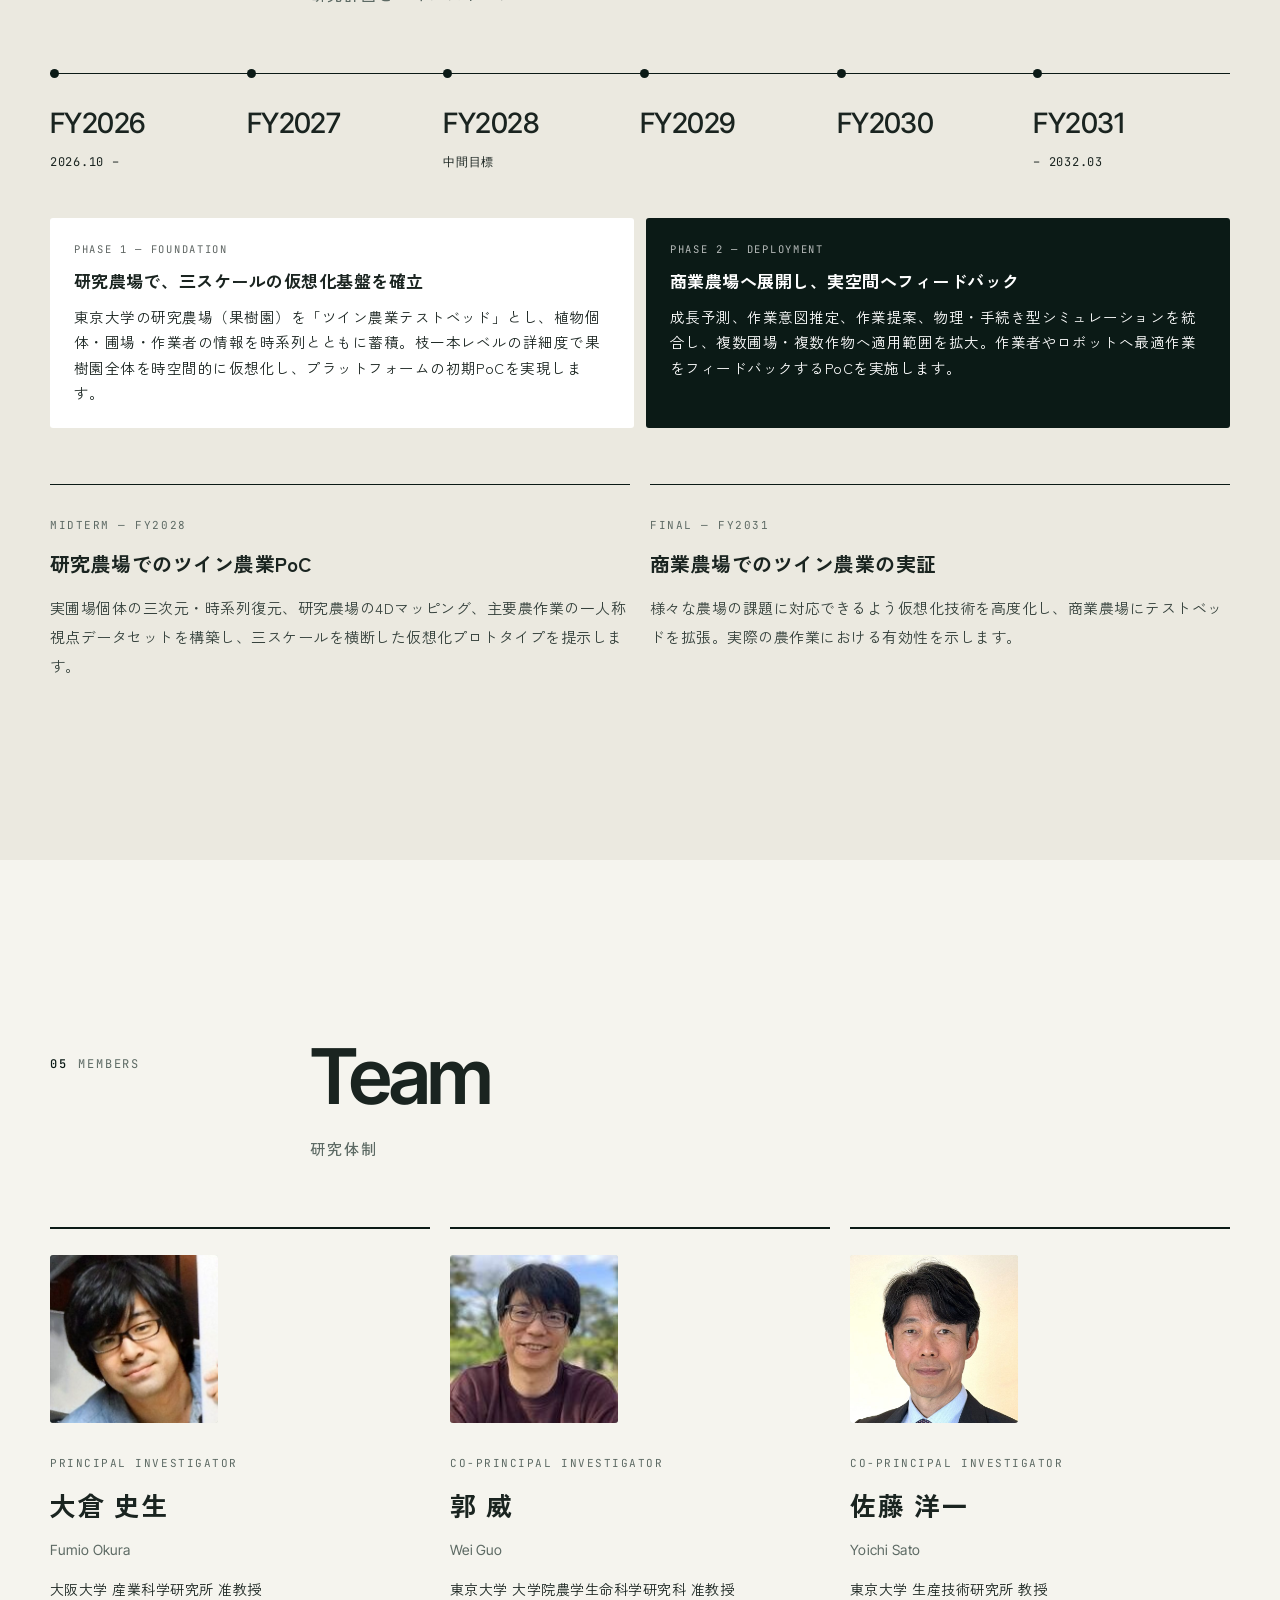
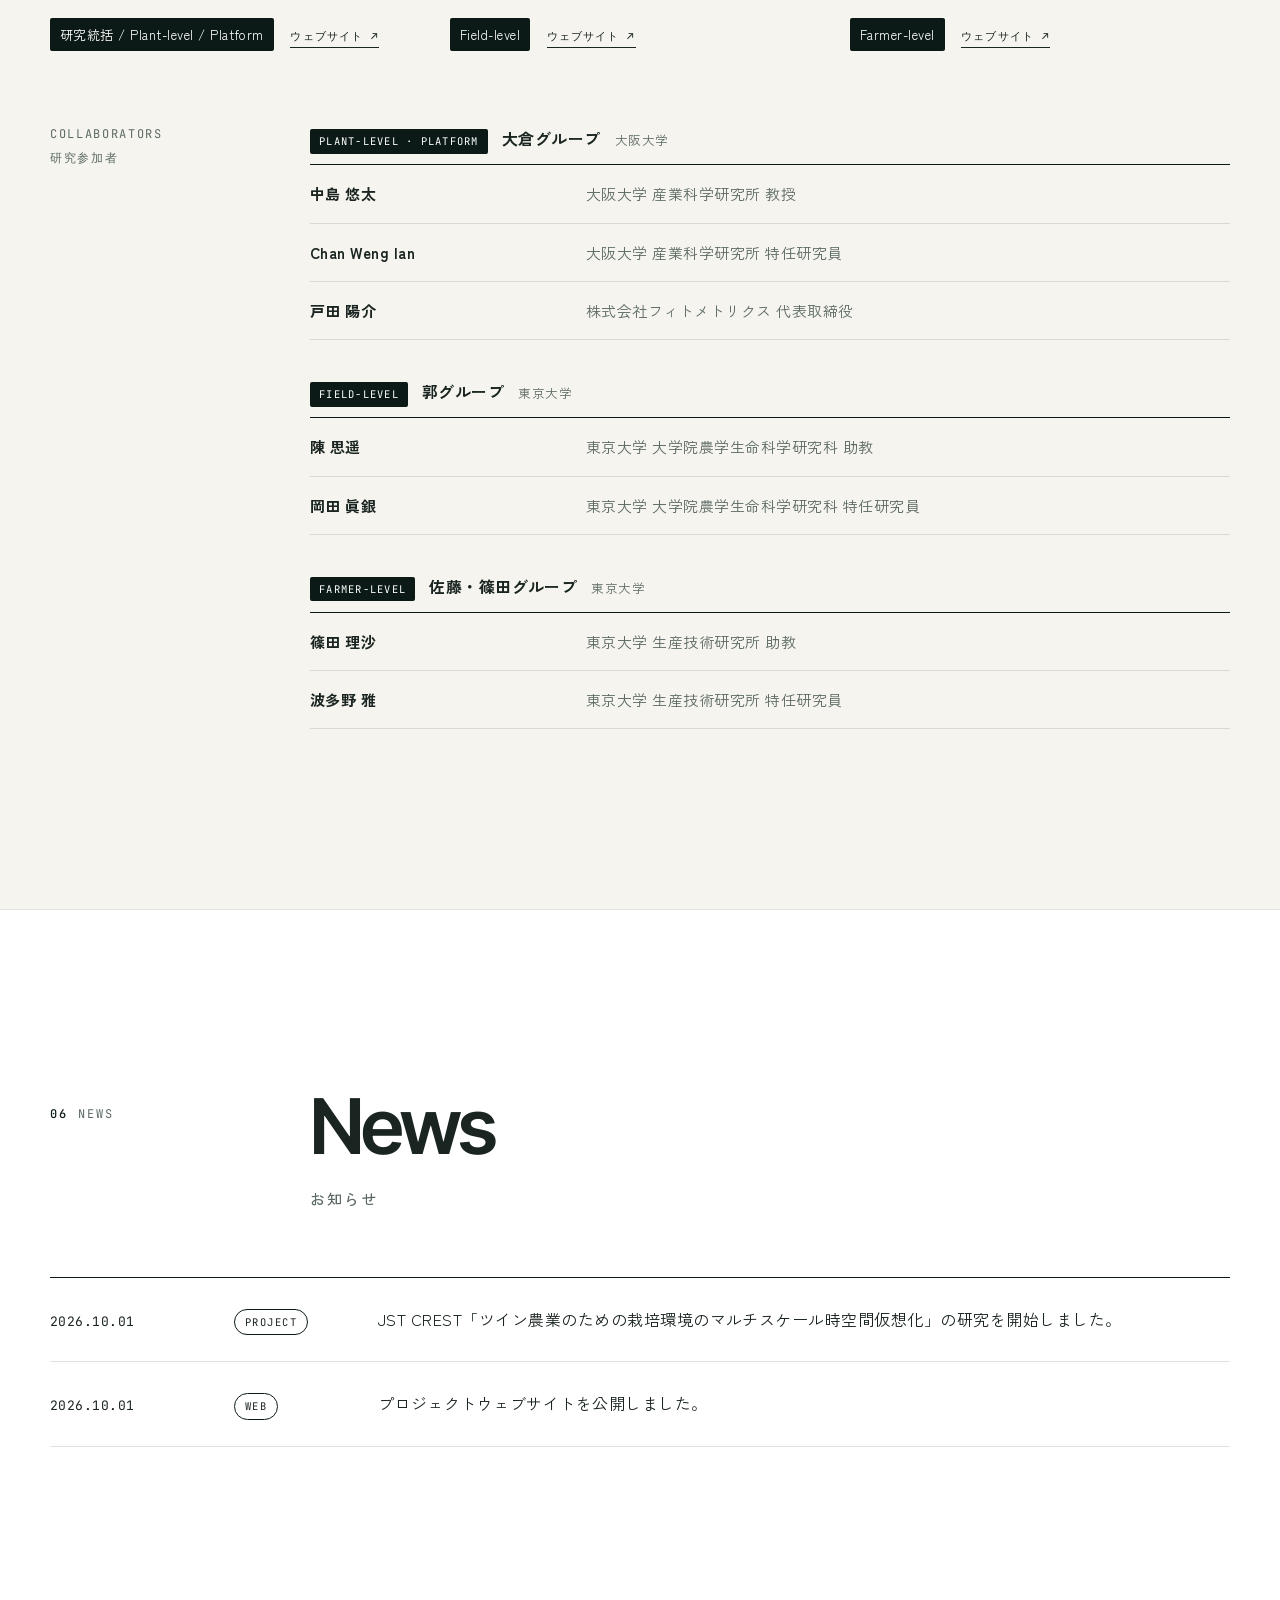
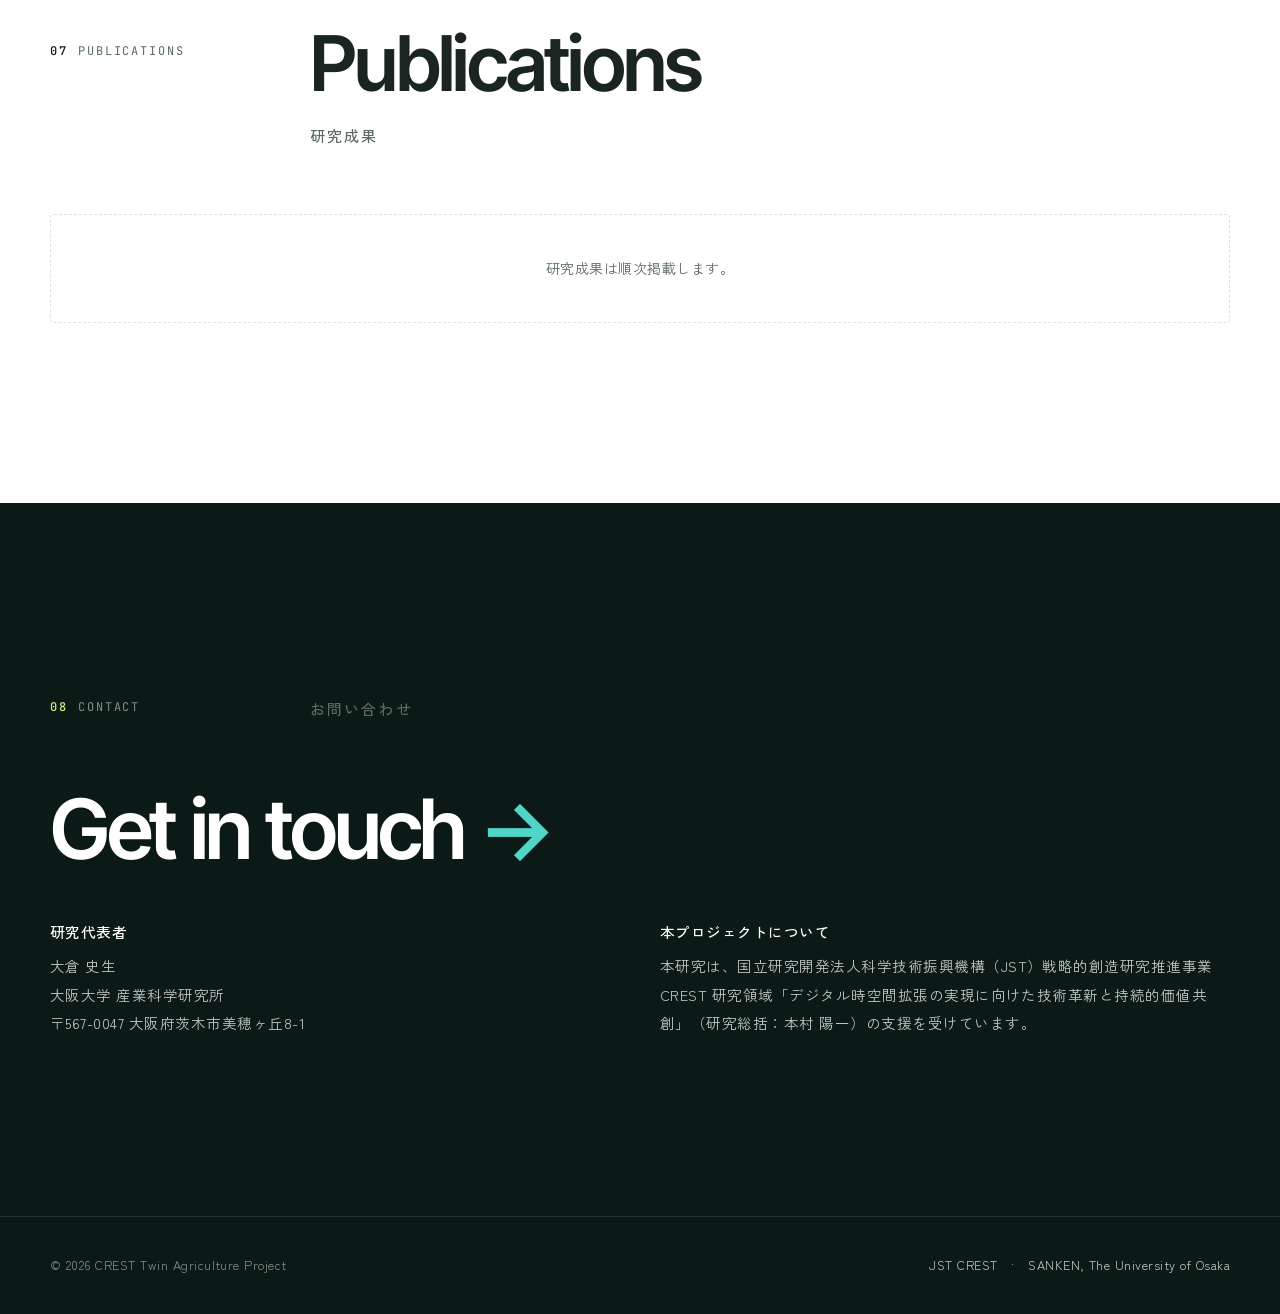
==== commit 653f4f4f: "." ====
--- a/index.html
+++ b/index.html
@@ -113,9 +113,9 @@
       <div class="tf-panel tf-virtual">
         <div class="tf-vimg"><img src="assets/img/twin-virtual.jpg" alt="" loading="lazy"><span class="tf-tag tf-tag-v"><i></i>仮想空間</span></div>
         <ul class="tf-scales">
-            <li class="tf-scale"><img src="assets/img/twin-icon-plant.jpg" alt="" loading="lazy"><div><span class="tf-num">01</span><b>植物個体</b><em>PlantTwin</em><small>枝葉レベルの3D構造 · 時系列生育モデリング · 成長予測</small></div></li>
-            <li class="tf-scale"><img src="assets/img/twin-icon-field.jpg" alt="" loading="lazy"><div><span class="tf-num">02</span><b>圃場全体</b><em>FieldVerse</em><small>圃場4Dモデリング · 生育データの空間分布 · 生育・収量・病害マップ</small></div></li>
-            <li class="tf-scale"><img src="assets/img/twin-icon-farmer.jpg" alt="" loading="lazy"><div><span class="tf-num">03</span><b>農作業者</b><em>AgriEgo4D</em><small>視点映像からの動作理解 · 動作・作業軌跡 · 暗黙知・判断プロセス</small></div></li>
+            <li class="tf-scale"><img src="assets/img/twin-icon-plant.jpg" alt="" loading="lazy"><div><span class="tf-num">01</span><b>植物個体</b><em>Plant-level</em><small>枝葉レベルの3D構造 · 時系列生育モデリング · 成長予測</small></div></li>
+            <li class="tf-scale"><img src="assets/img/twin-icon-field.jpg" alt="" loading="lazy"><div><span class="tf-num">02</span><b>圃場全体</b><em>Field-level</em><small>圃場4Dモデリング · 生育データの空間分布 · 生育・収量・病害マップ</small></div></li>
+            <li class="tf-scale"><img src="assets/img/twin-icon-farmer.jpg" alt="" loading="lazy"><div><span class="tf-num">03</span><b>農作業者</b><em>Farmer-level</em><small>視点映像からの動作理解 · 動作・作業軌跡 · 暗黙知・判断プロセス</small></div></li>
         </ul>
       </div>
       <figcaption>実空間と仮想空間の両方で栽培し、最適な作業を実空間へフィードバックする。</figcaption>
@@ -173,7 +173,7 @@
 
     <div class="projects">
       <article class="project rv">
-        <span class="num">THEME 01</span>
+        <span class="num">THEME 01 — PLANT-LEVEL</span>
         <div class="glyph" aria-hidden="true">
           <svg viewBox="0 0 300 150" fill="none">
             <g stroke="#0b1a16" stroke-width="1.4" stroke-linecap="round">
@@ -184,7 +184,7 @@
             <path d="M60 145h180" stroke="#0b1a16" stroke-opacity=".2"/>
           </svg>
         </div>
-        <h3>PlantTwin</h3>
+        <h3>Plant-level Virtualization</h3>
         <p class="scale-ja">植物個体レベル仮想化</p>
         <p>枝一本・葉一枚・果実一つのレベルで植物個体の三次元構造を復元し、同一器官の時系列対応付けや成長予測へと拡張します。手続き型モデリング、大規模言語モデル、物理シミュレーションを取り入れ、成長・力学・作業結果を予測できる「仮想植物」を実現します。</p>
         <div class="tags"><span>3D reconstruction</span><span>Occlusion</span><span>Growth modeling</span><span>Procedural model</span></div>
@@ -192,7 +192,7 @@
       </article>
 
       <article class="project rv d1">
-        <span class="num">THEME 02</span>
+        <span class="num">THEME 02 — FIELD-LEVEL</span>
         <div class="glyph" aria-hidden="true">
           <svg viewBox="0 0 300 150" fill="none">
             <g stroke="#0b1a16" stroke-opacity=".9" stroke-width="1.2">
@@ -207,7 +207,7 @@
             <path d="M219 26L200 56" stroke="#0b1a16" stroke-dasharray="2 3"/>
           </svg>
         </div>
-        <h3>FieldVerse</h3>
+        <h3>Field-level Virtualization</h3>
         <p class="scale-ja">圃場レベル仮想化</p>
         <p>ドローン・地上ロボット・環境センサ等から得られるRGB・マルチスペクトル・LiDARデータを統合し、作物分布、生育状態、環境情報とその時系列変化を4D仮想空間にマッピング。継続的かつ即応的に更新される圃場のデジタルツインを構築します。</p>
         <div class="tags"><span>UAV</span><span>4D mapping</span><span>Phenomics</span><span>Multispectral / LiDAR</span></div>
@@ -215,7 +215,7 @@
       </article>
 
       <article class="project rv d2">
-        <span class="num">THEME 03</span>
+        <span class="num">THEME 03 — FARMER-LEVEL</span>
         <div class="glyph" aria-hidden="true">
           <svg viewBox="0 0 300 150" fill="none">
             <path d="M70 75c20-26 50-40 80-40s60 14 80 40c-20 26-50 40-80 40s-60-14-80-40z" stroke="#0b1a16" stroke-width="1.4"/>
@@ -226,10 +226,10 @@
             <path d="M255 70h-12M269 70h12M262 63v-12M262 77v12" stroke="#8fd16a"/>
           </svg>
         </div>
-        <h3>AgriEgo4D</h3>
-        <p class="scale-ja">農作業者レベル仮想化</p>
-        <p>一人称視点デバイス（Meta Aria等）と三人称視点映像、作業ログを組み合わせ、作業者の視線・動作・移動・判断過程を記述します。大規模一人称視点データ収集プロジェクトEgo4Dを礎に、熟練者の暗黙知を植物・圃場の状態と結びつけて理解します。</p>
-        <div class="tags"><span>Egocentric vision</span><span>Action understanding</span><span>Gaze</span><span>VLM</span></div>
+        <h3>Understanding Skilled Farm Work</h3>
+        <p class="scale-ja">熟練農作業の理解</p>
+        <p>映像をはじめとする多様な情報から、農作業者が周囲の環境をどのように捉え、行動しているかを理解する研究に取り組んでいます。熟練者が持つ経験や知識と、植物・圃場の状態との関係を捉え、次世代の農業支援につながるAI技術を目指します。</p>
+        <div class="tags"><span>Agricultural AI</span><span>Human-centered vision</span><span>Skill understanding</span></div>
         <p class="lead">担当　<b>佐藤・篠田グループ</b>（東京大学）</p>
       </article>
     </div>
@@ -315,7 +315,7 @@
         <h3>大倉 史生</h3>
         <span class="en-name">Fumio Okura</span>
         <p class="aff">大阪大学 産業科学研究所 准教授</p>
-        <span class="theme">研究統括 / PlantTwin / Platform</span>
+        <span class="theme">研究統括 / Plant-level / Platform</span>
         <a class="link" href="https://fokura.jp/" target="_blank" rel="noopener">ウェブサイト ↗</a>
       </div>
       <div class="pi rv d1">
@@ -324,7 +324,7 @@
         <h3>郭 威</h3>
         <span class="en-name">Wei Guo</span>
         <p class="aff">東京大学 大学院農学生命科学研究科 准教授</p>
-        <span class="theme">FieldVerse</span>
+        <span class="theme">Field-level</span>
         <a class="link" href="https://lab.fieldphenomics.com/" target="_blank" rel="noopener">ウェブサイト ↗</a>
       </div>
       <div class="pi rv d2">
@@ -333,7 +333,7 @@
         <h3>佐藤 洋一</h3>
         <span class="en-name">Yoichi Sato</span>
         <p class="aff">東京大学 生産技術研究所 教授</p>
-        <span class="theme">AgriEgo4D</span>
+        <span class="theme">Farmer-level</span>
         <a class="link" href="https://www.ut-vision.org/sato-lab/" target="_blank" rel="noopener">ウェブサイト ↗</a>
       </div>
     </div>
@@ -342,7 +342,7 @@
       <h4>COLLABORATORS<br>研究参加者</h4>
       <div class="cg-list">
         <div class="cg">
-          <div class="cg-head"><span class="cg-tag">PLANTTWIN · PLATFORM</span><b>大倉グループ</b><small>大阪大学</small></div>
+          <div class="cg-head"><span class="cg-tag">PLANT-LEVEL · PLATFORM</span><b>大倉グループ</b><small>大阪大学</small></div>
           <table>
             <tr><td>中島 悠太</td><td>大阪大学 産業科学研究所 教授</td></tr>
             <tr><td>Chan Weng Ian</td><td>大阪大学 産業科学研究所 特任研究員</td></tr>
@@ -350,19 +350,17 @@
           </table>
         </div>
         <div class="cg">
-          <div class="cg-head"><span class="cg-tag">FIELDVERSE</span><b>郭グループ</b><small>東京大学</small></div>
+          <div class="cg-head"><span class="cg-tag">FIELD-LEVEL</span><b>郭グループ</b><small>東京大学</small></div>
           <table>
             <tr><td>陳 思遥</td><td>東京大学 大学院農学生命科学研究科 助教</td></tr>
             <tr><td>岡田 眞銀</td><td>東京大学 大学院農学生命科学研究科 特任研究員</td></tr>
           </table>
         </div>
         <div class="cg">
-          <div class="cg-head"><span class="cg-tag">AGRIEGO4D</span><b>佐藤・篠田グループ</b><small>東京大学</small></div>
+          <div class="cg-head"><span class="cg-tag">FARMER-LEVEL</span><b>佐藤・篠田グループ</b><small>東京大学</small></div>
           <table>
             <tr><td>篠田 理沙</td><td>東京大学 生産技術研究所 助教</td></tr>
             <tr><td>波多野 雅</td><td>東京大学 生産技術研究所 特任研究員</td></tr>
-            <tr><td>西保 匠</td><td>東京大学 生産技術研究所 協力研究員</td></tr>
-            <tr><td>Mingfang Zhang</td><td>東京大学 生産技術研究所 協力研究員</td></tr>
           </table>
         </div>
       </div>
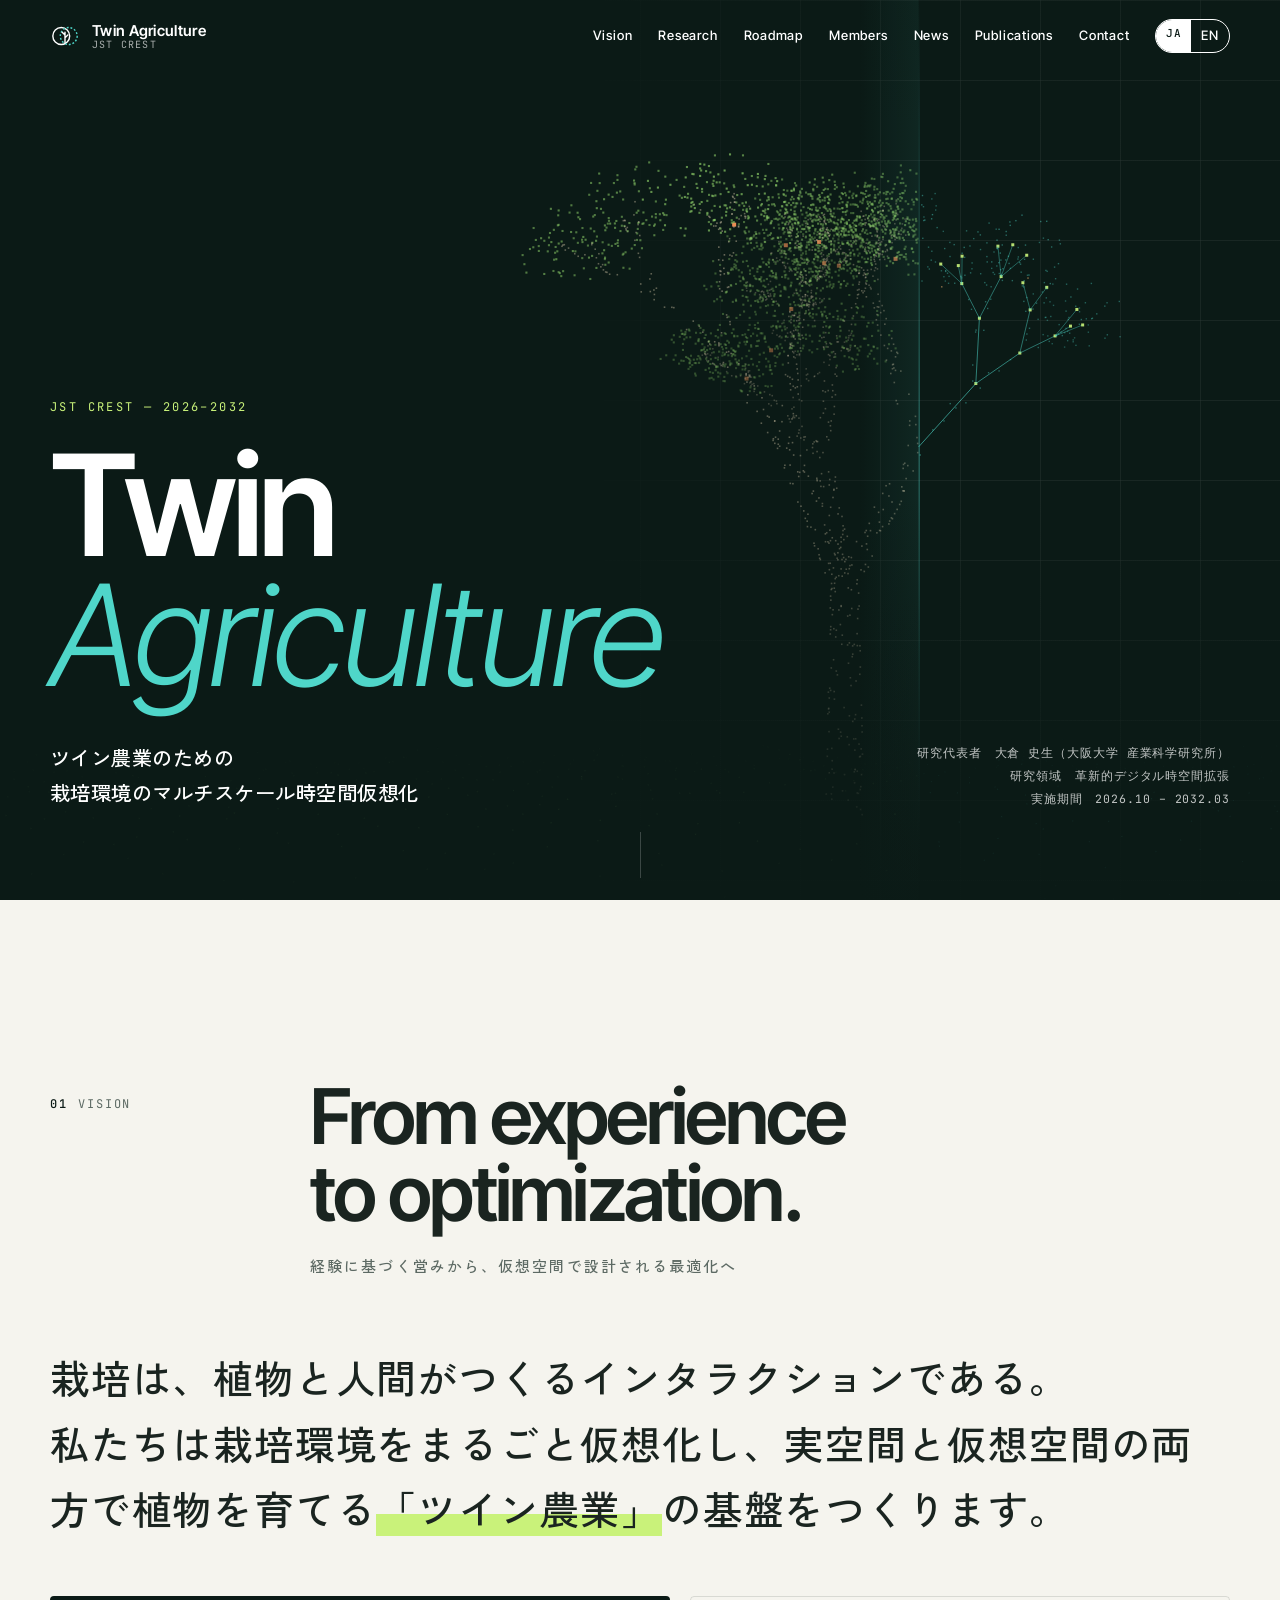
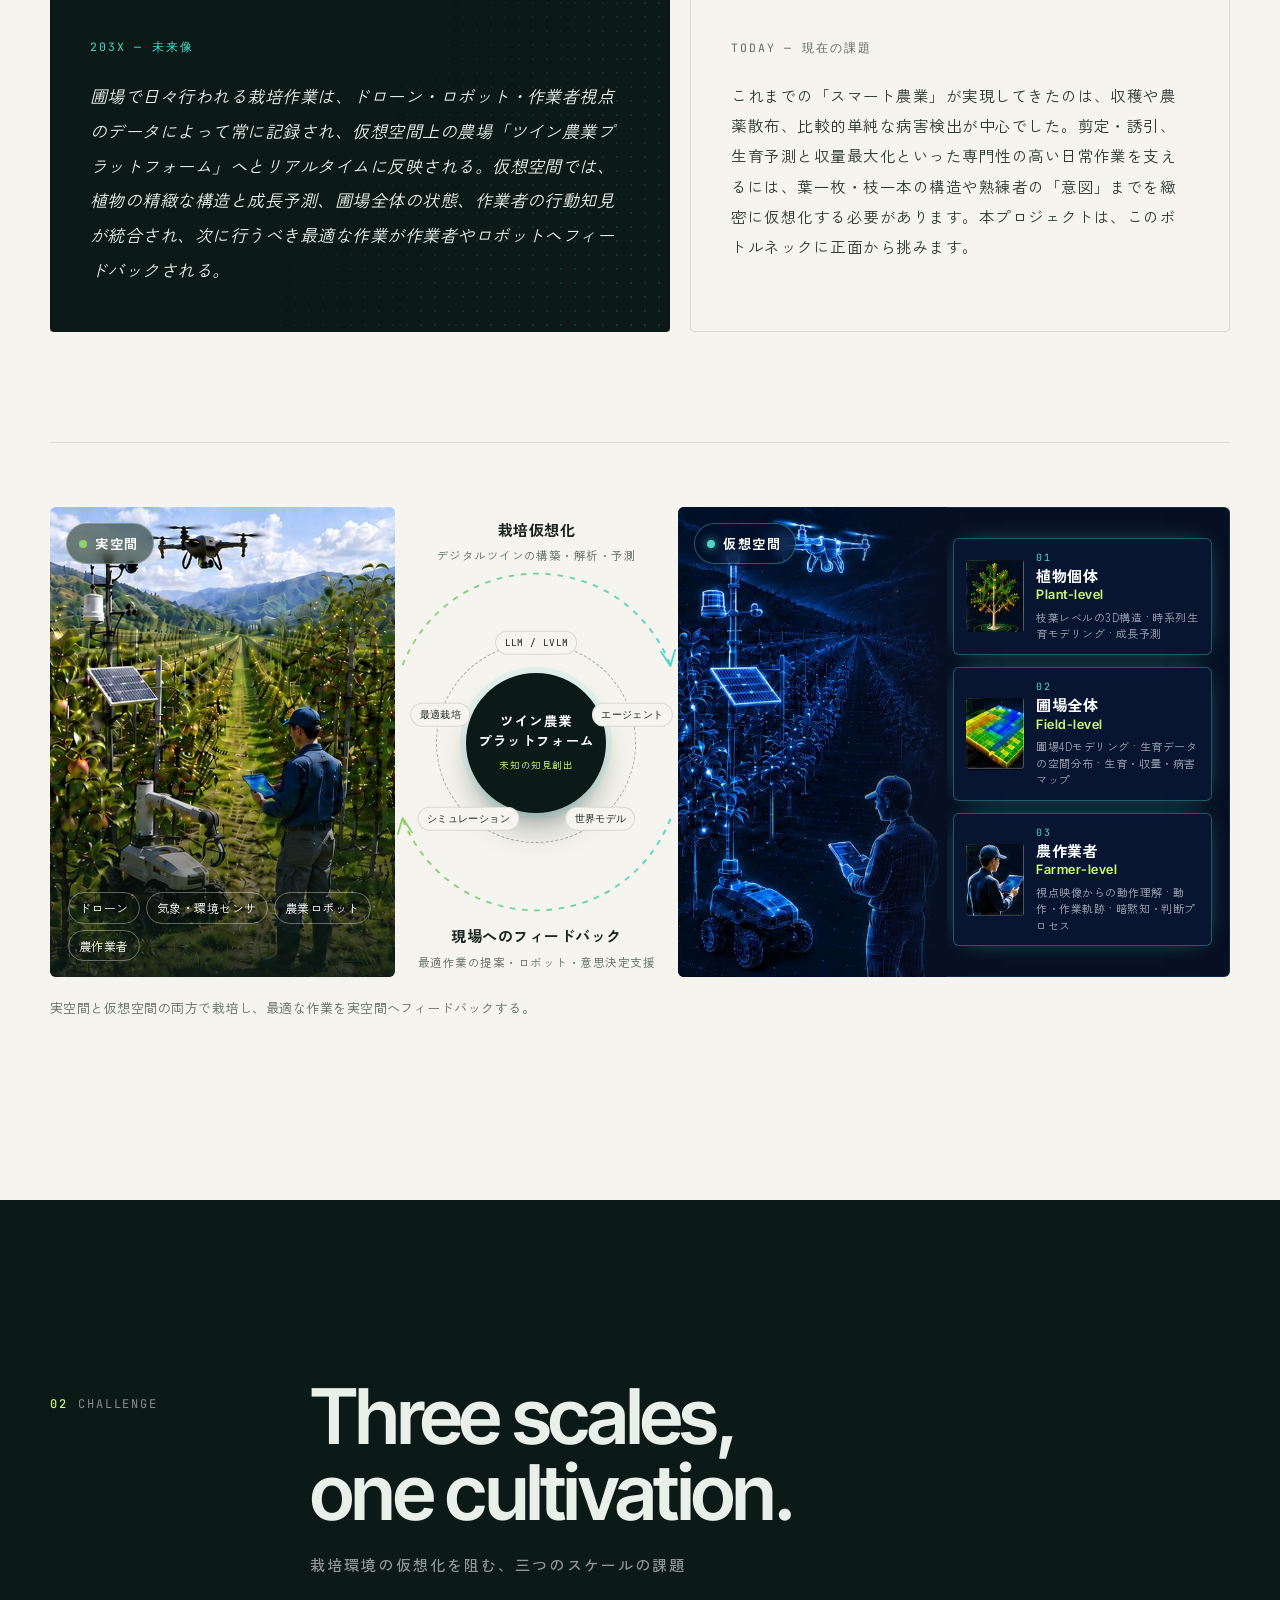
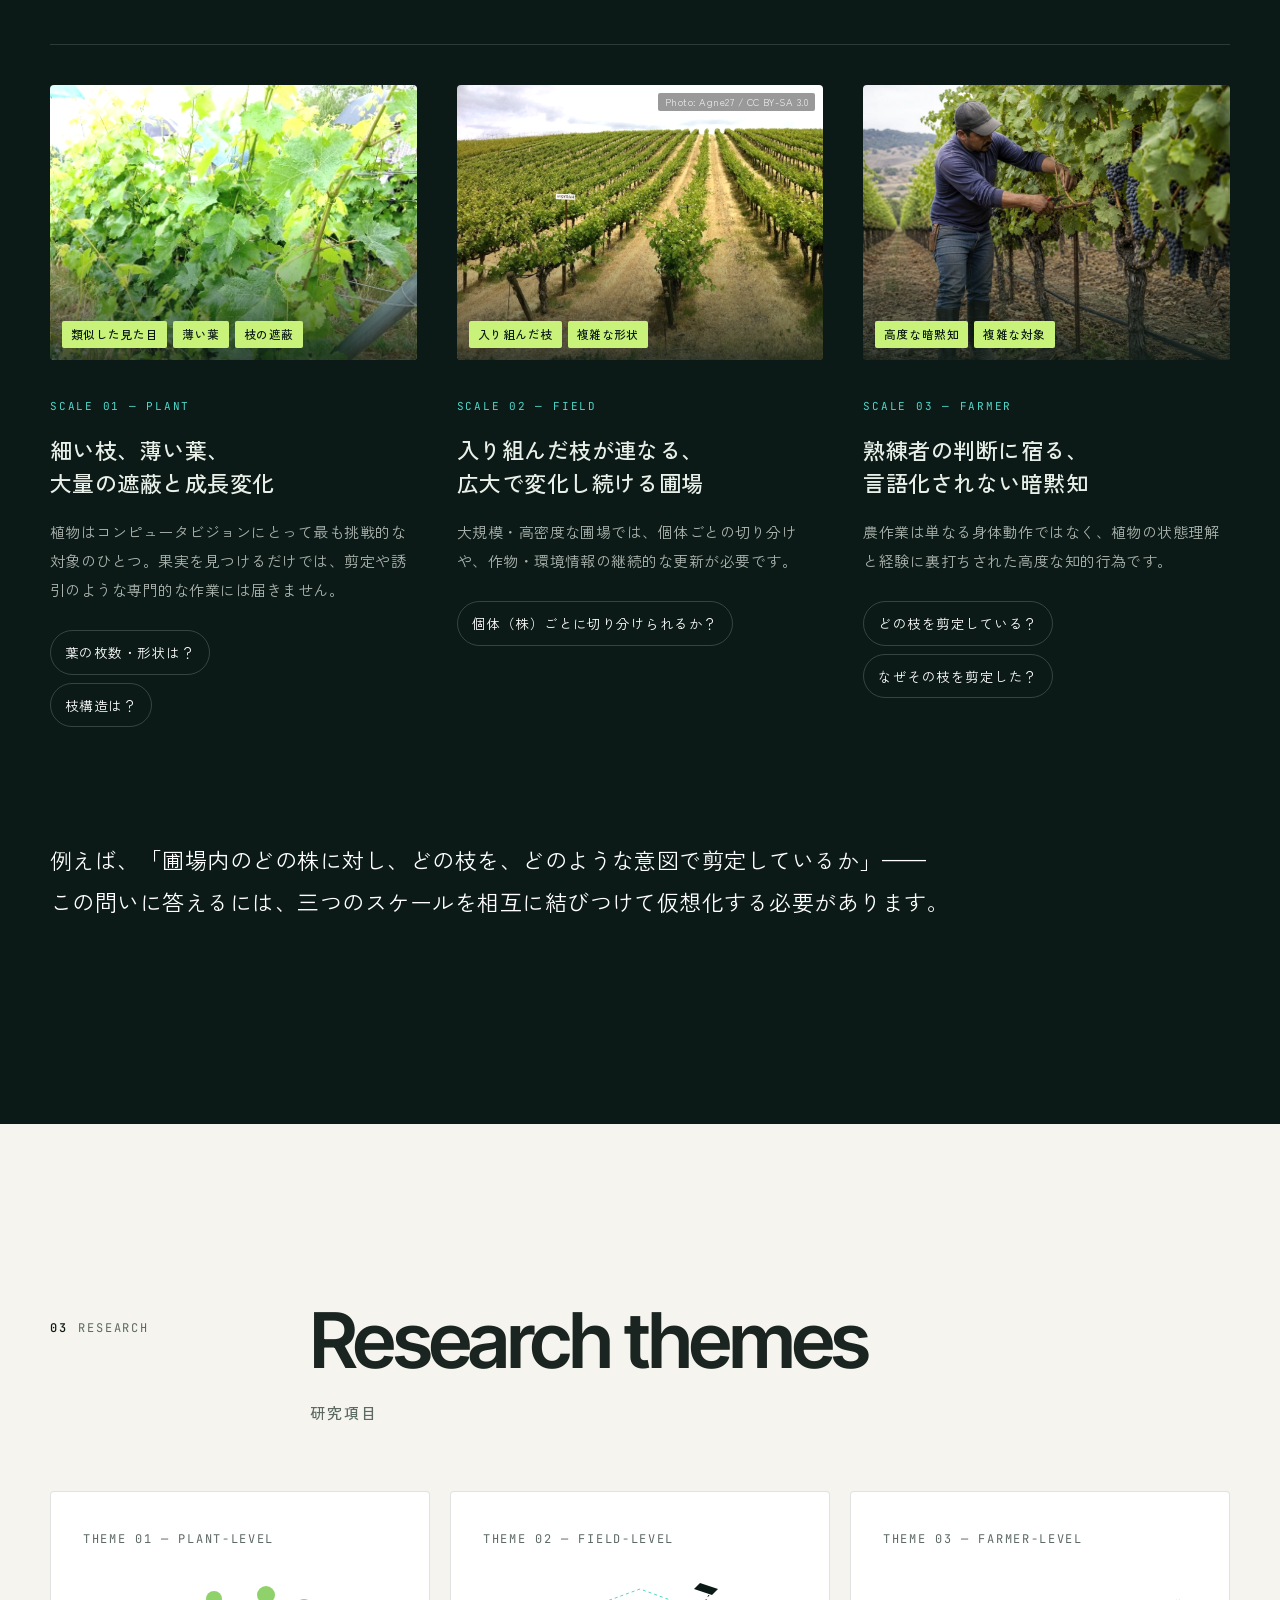
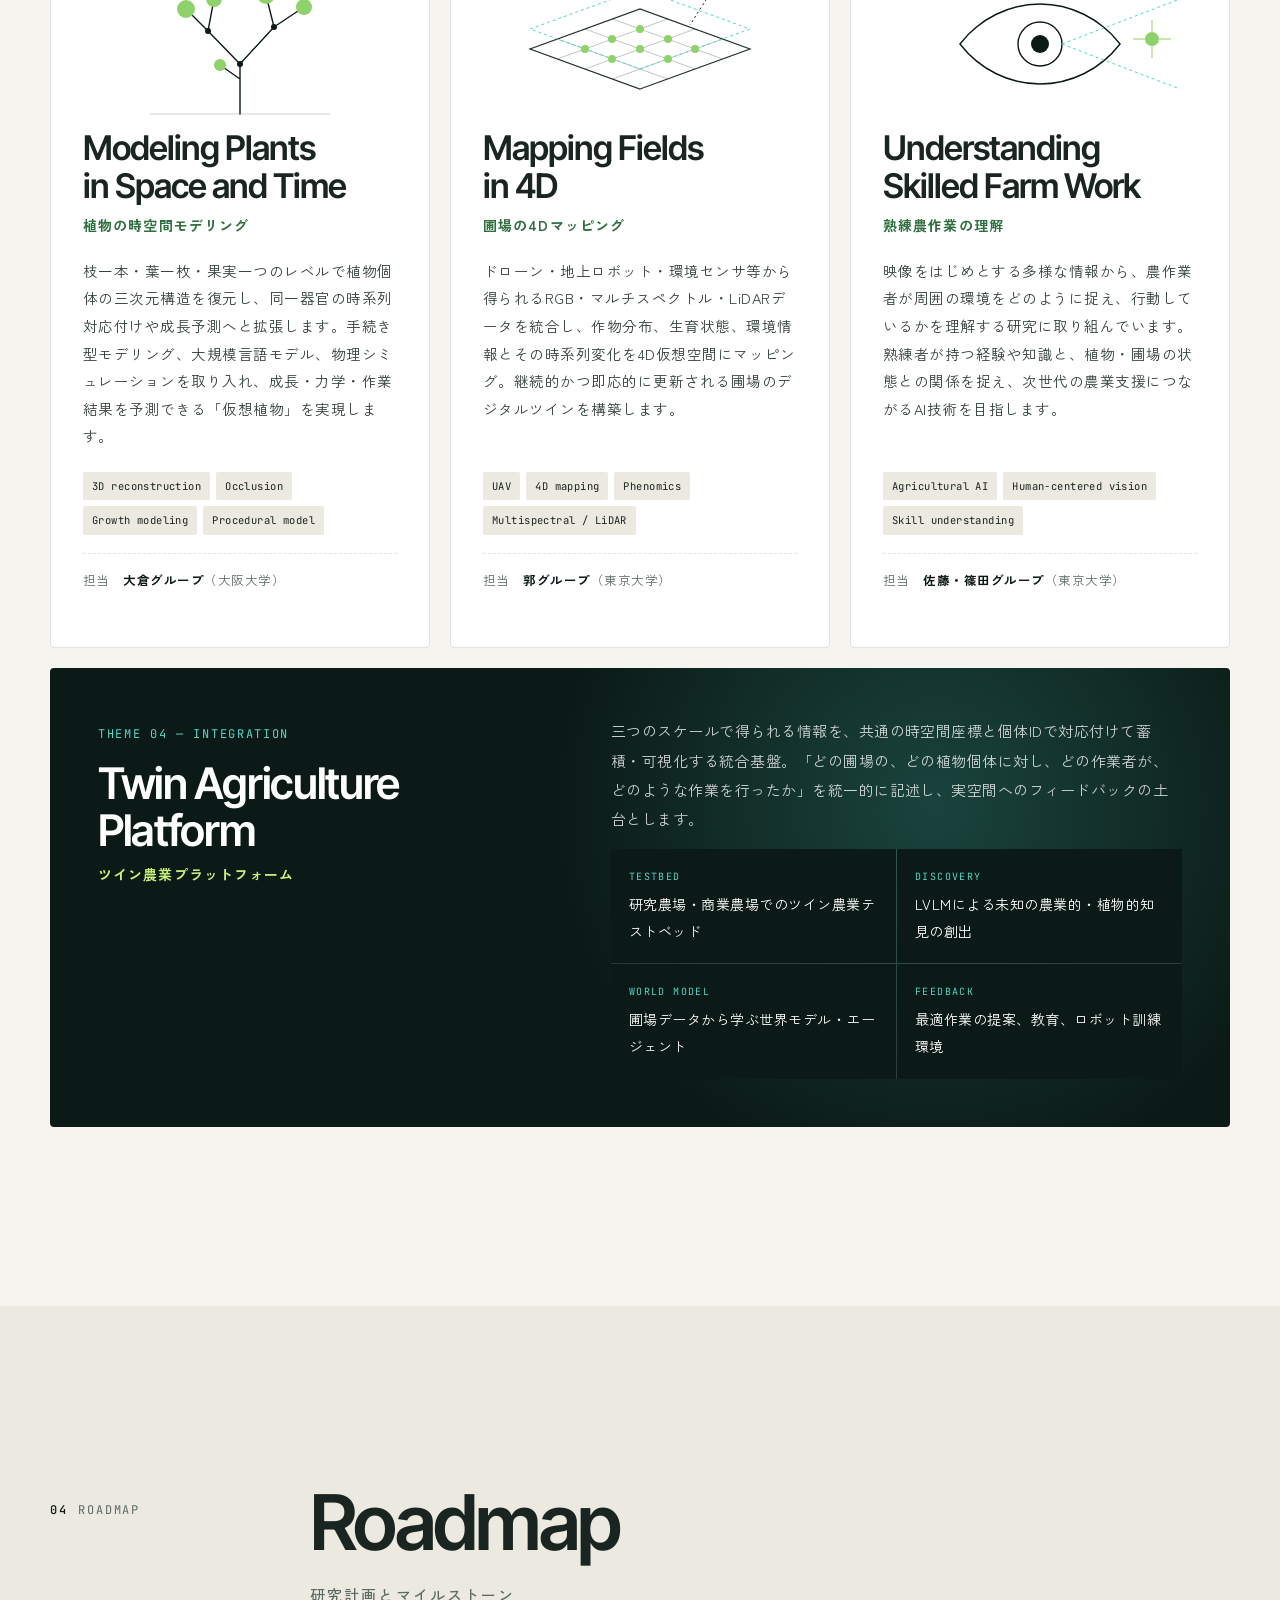
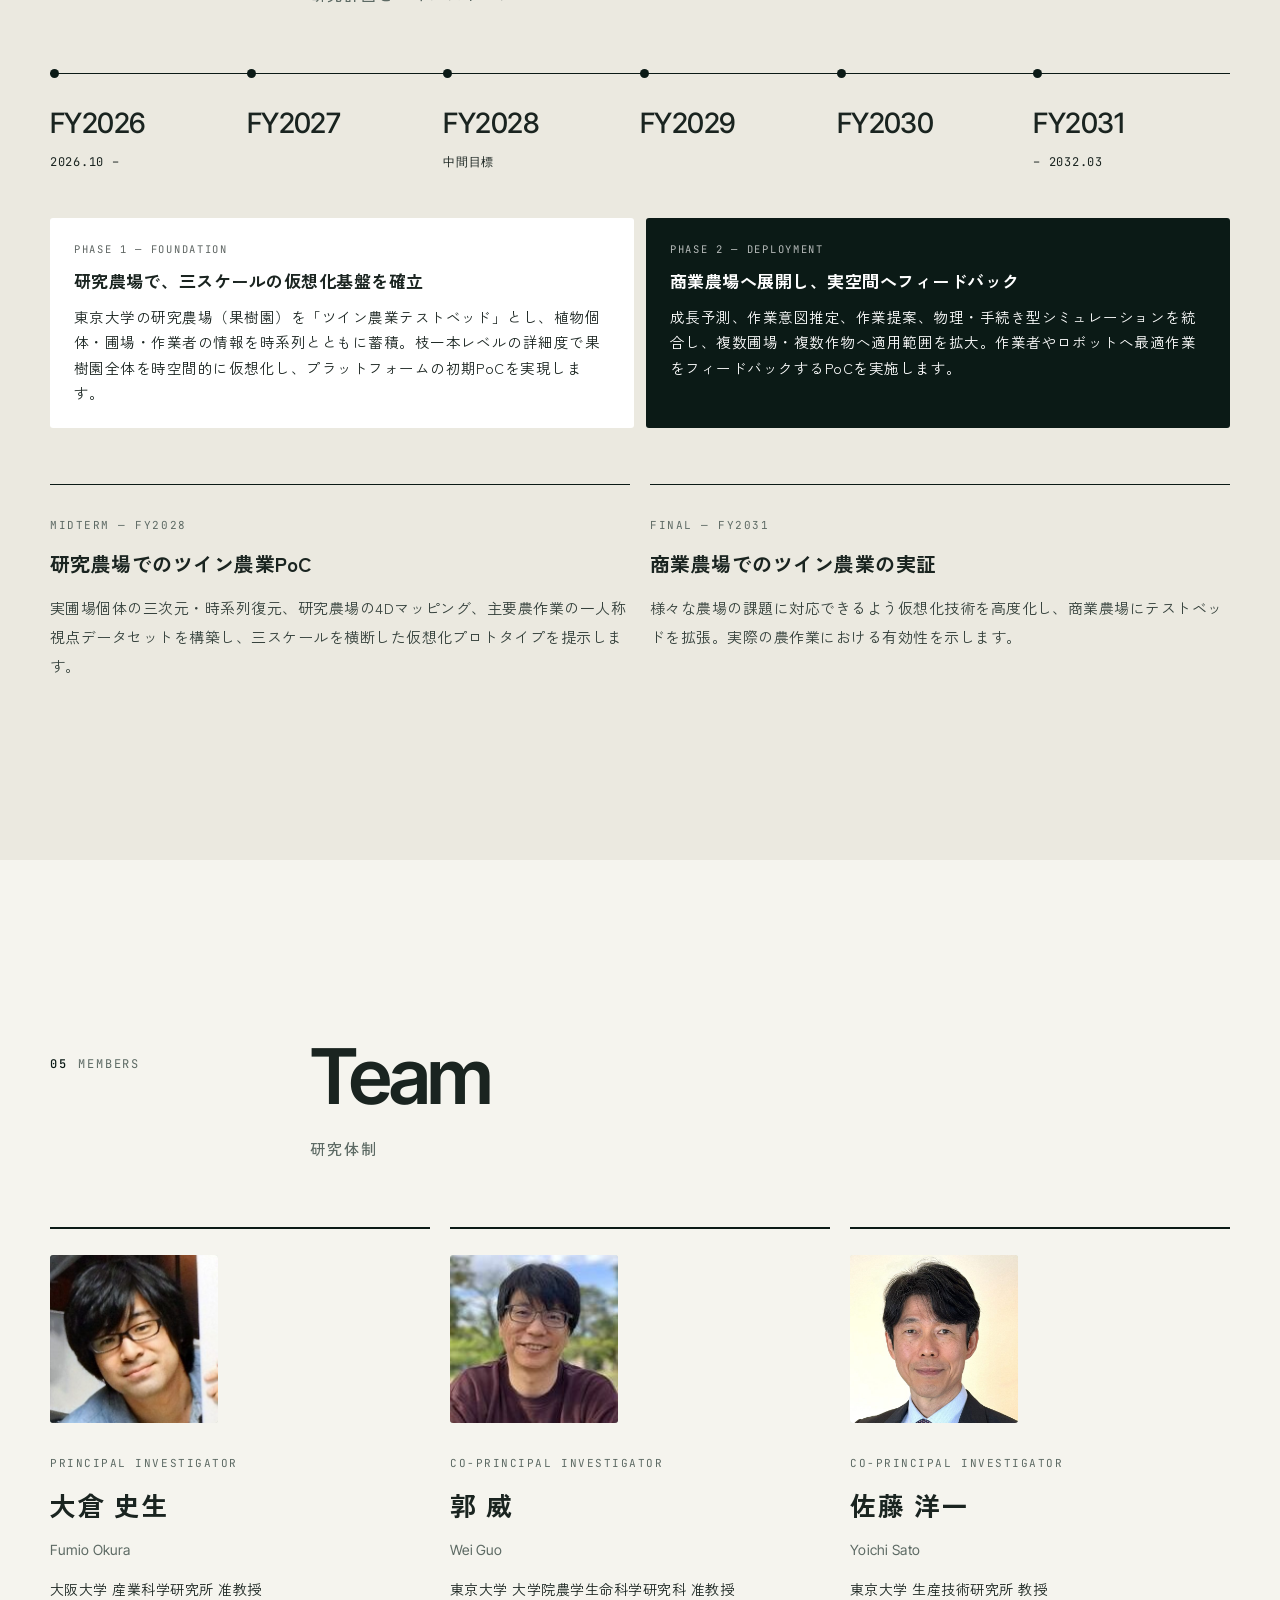
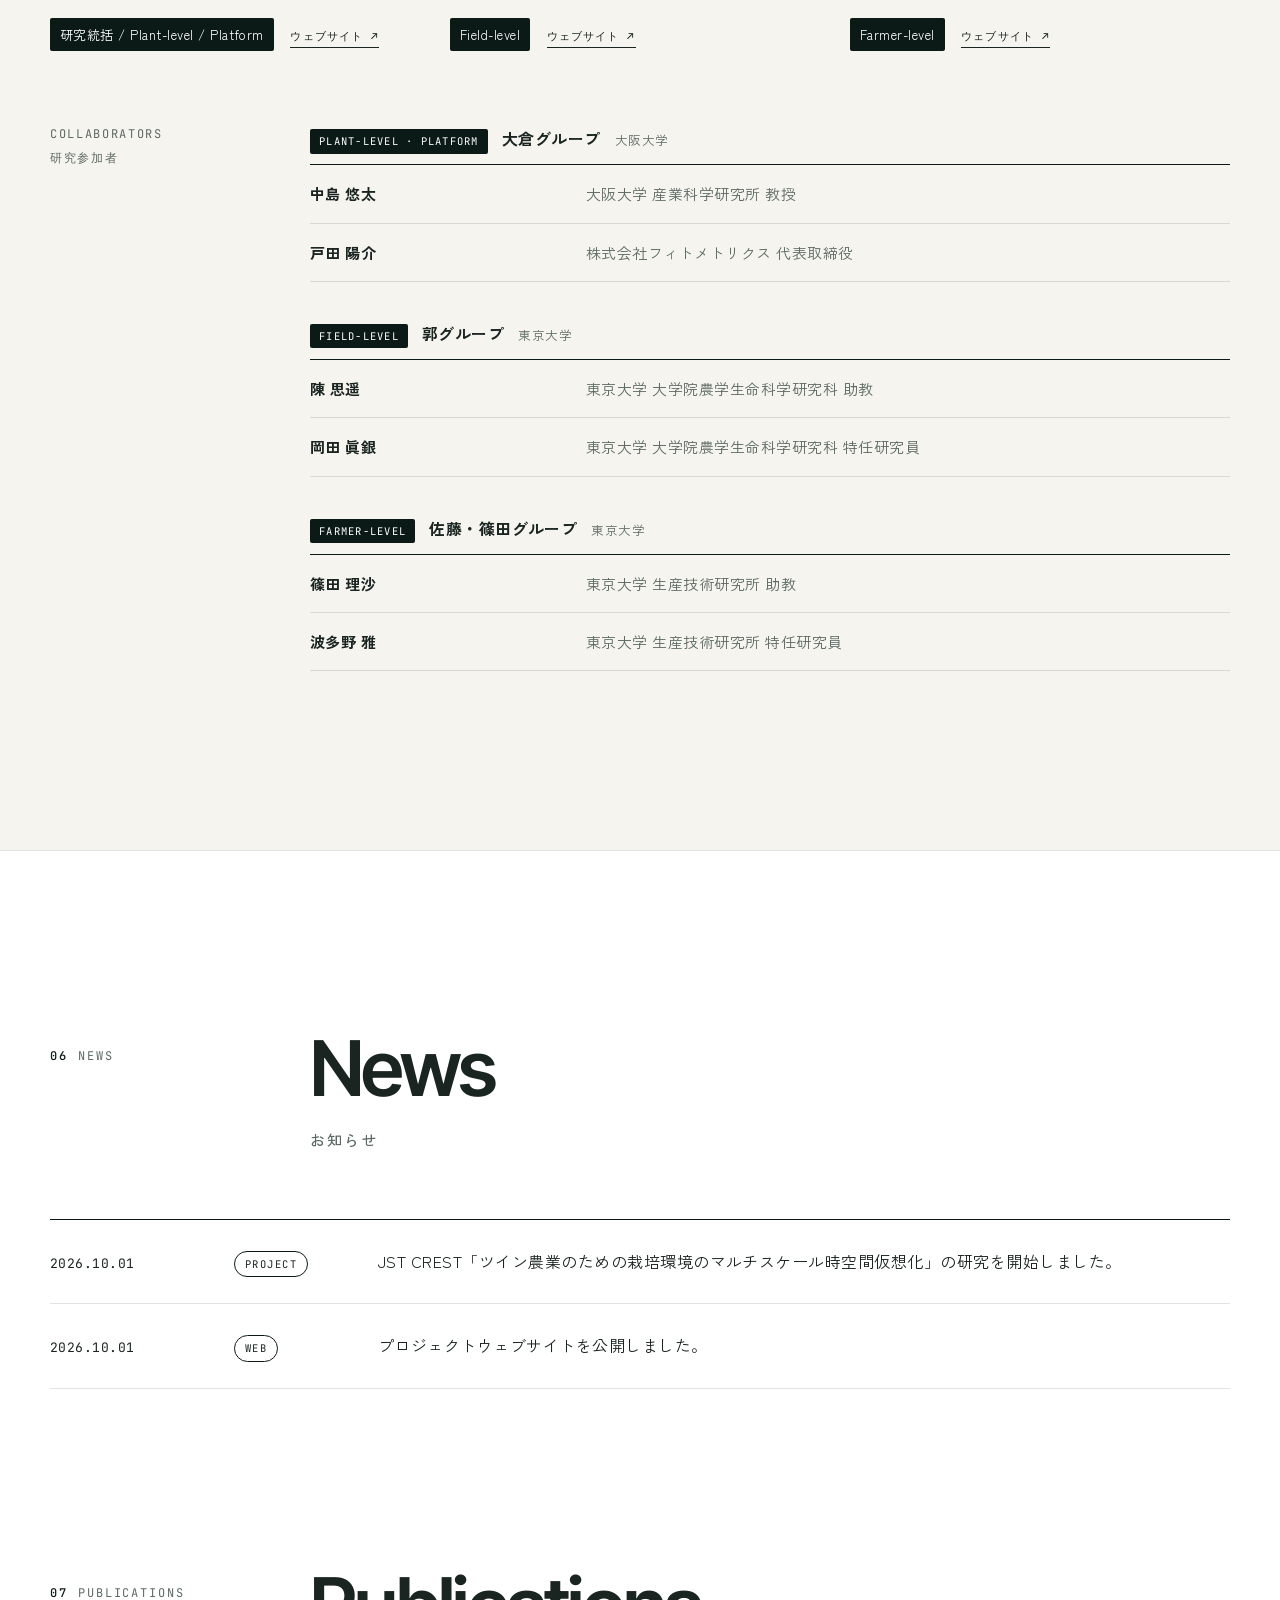
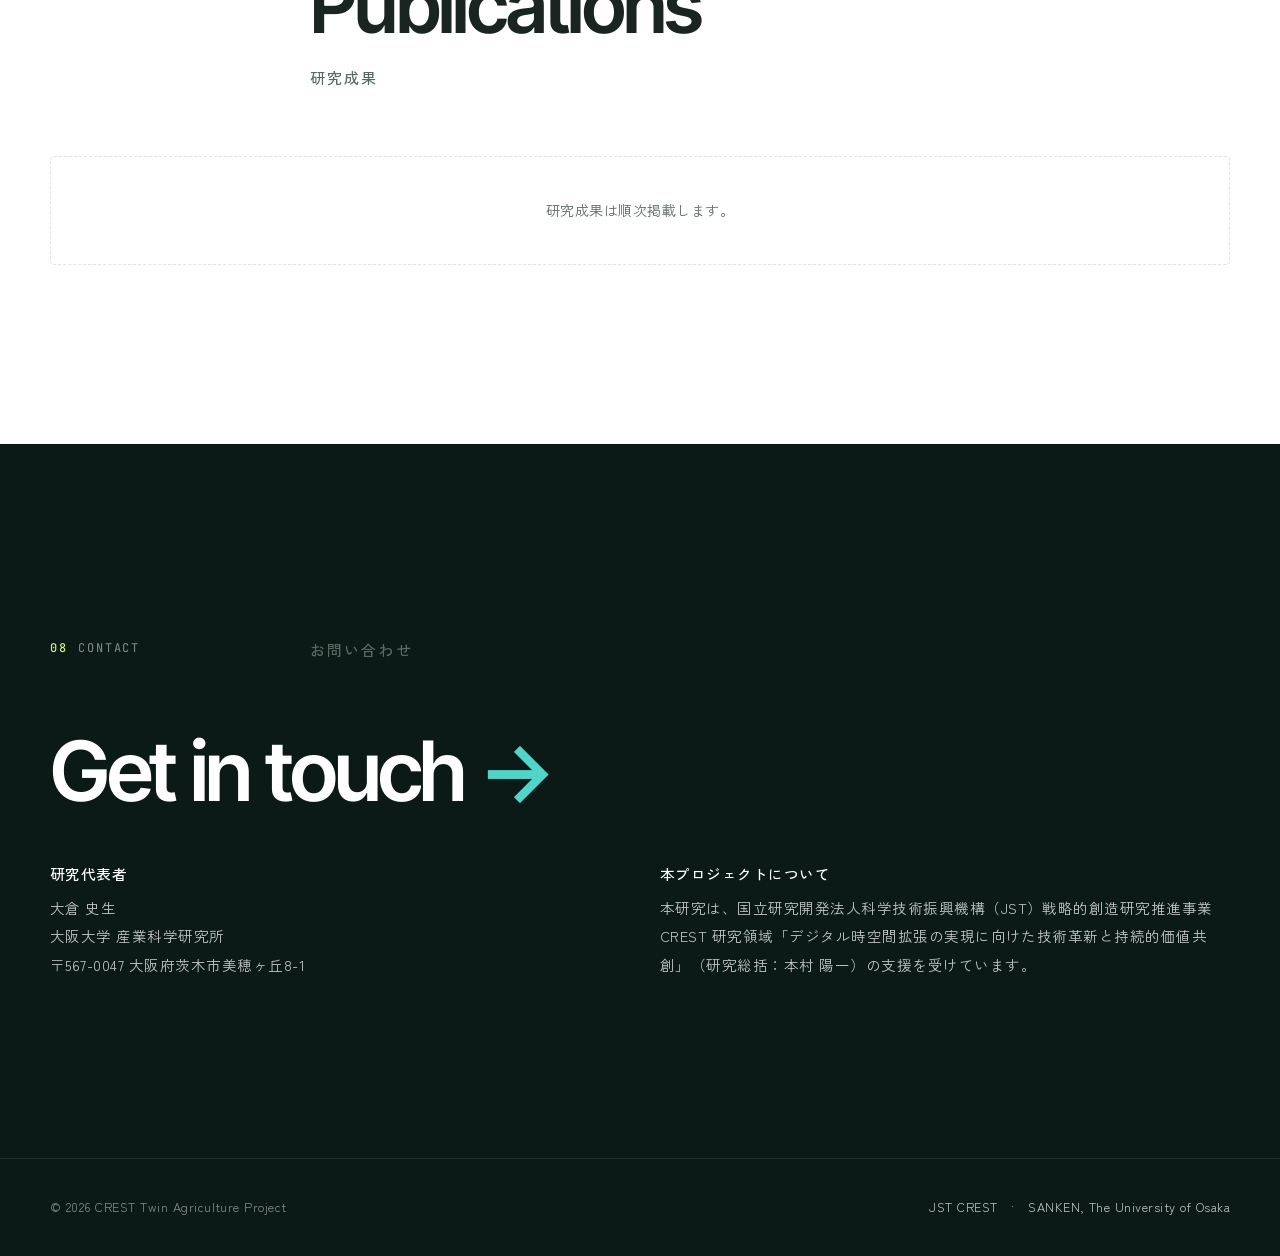
==== commit ed02afe5: "." ====
--- a/index.html
+++ b/index.html
@@ -184,8 +184,8 @@
             <path d="M60 145h180" stroke="#0b1a16" stroke-opacity=".2"/>
           </svg>
         </div>
-        <h3>Plant-level Virtualization</h3>
-        <p class="scale-ja">植物個体レベル仮想化</p>
+        <h3>Modeling Plants<br>in Space and Time</h3>
+        <p class="scale-ja">植物の時空間モデリング</p>
         <p>枝一本・葉一枚・果実一つのレベルで植物個体の三次元構造を復元し、同一器官の時系列対応付けや成長予測へと拡張します。手続き型モデリング、大規模言語モデル、物理シミュレーションを取り入れ、成長・力学・作業結果を予測できる「仮想植物」を実現します。</p>
         <div class="tags"><span>3D reconstruction</span><span>Occlusion</span><span>Growth modeling</span><span>Procedural model</span></div>
         <p class="lead">担当　<b>大倉グループ</b>（大阪大学）</p>
@@ -207,8 +207,8 @@
             <path d="M219 26L200 56" stroke="#0b1a16" stroke-dasharray="2 3"/>
           </svg>
         </div>
-        <h3>Field-level Virtualization</h3>
-        <p class="scale-ja">圃場レベル仮想化</p>
+        <h3>Mapping Fields<br>in 4D</h3>
+        <p class="scale-ja">圃場の4Dマッピング</p>
         <p>ドローン・地上ロボット・環境センサ等から得られるRGB・マルチスペクトル・LiDARデータを統合し、作物分布、生育状態、環境情報とその時系列変化を4D仮想空間にマッピング。継続的かつ即応的に更新される圃場のデジタルツインを構築します。</p>
         <div class="tags"><span>UAV</span><span>4D mapping</span><span>Phenomics</span><span>Multispectral / LiDAR</span></div>
         <p class="lead">担当　<b>郭グループ</b>（東京大学）</p>
@@ -345,7 +345,6 @@
           <div class="cg-head"><span class="cg-tag">PLANT-LEVEL · PLATFORM</span><b>大倉グループ</b><small>大阪大学</small></div>
           <table>
             <tr><td>中島 悠太</td><td>大阪大学 産業科学研究所 教授</td></tr>
-            <tr><td>Chan Weng Ian</td><td>大阪大学 産業科学研究所 特任研究員</td></tr>
             <tr><td>戸田 陽介</td><td>株式会社フィトメトリクス 代表取締役</td></tr>
           </table>
         </div>
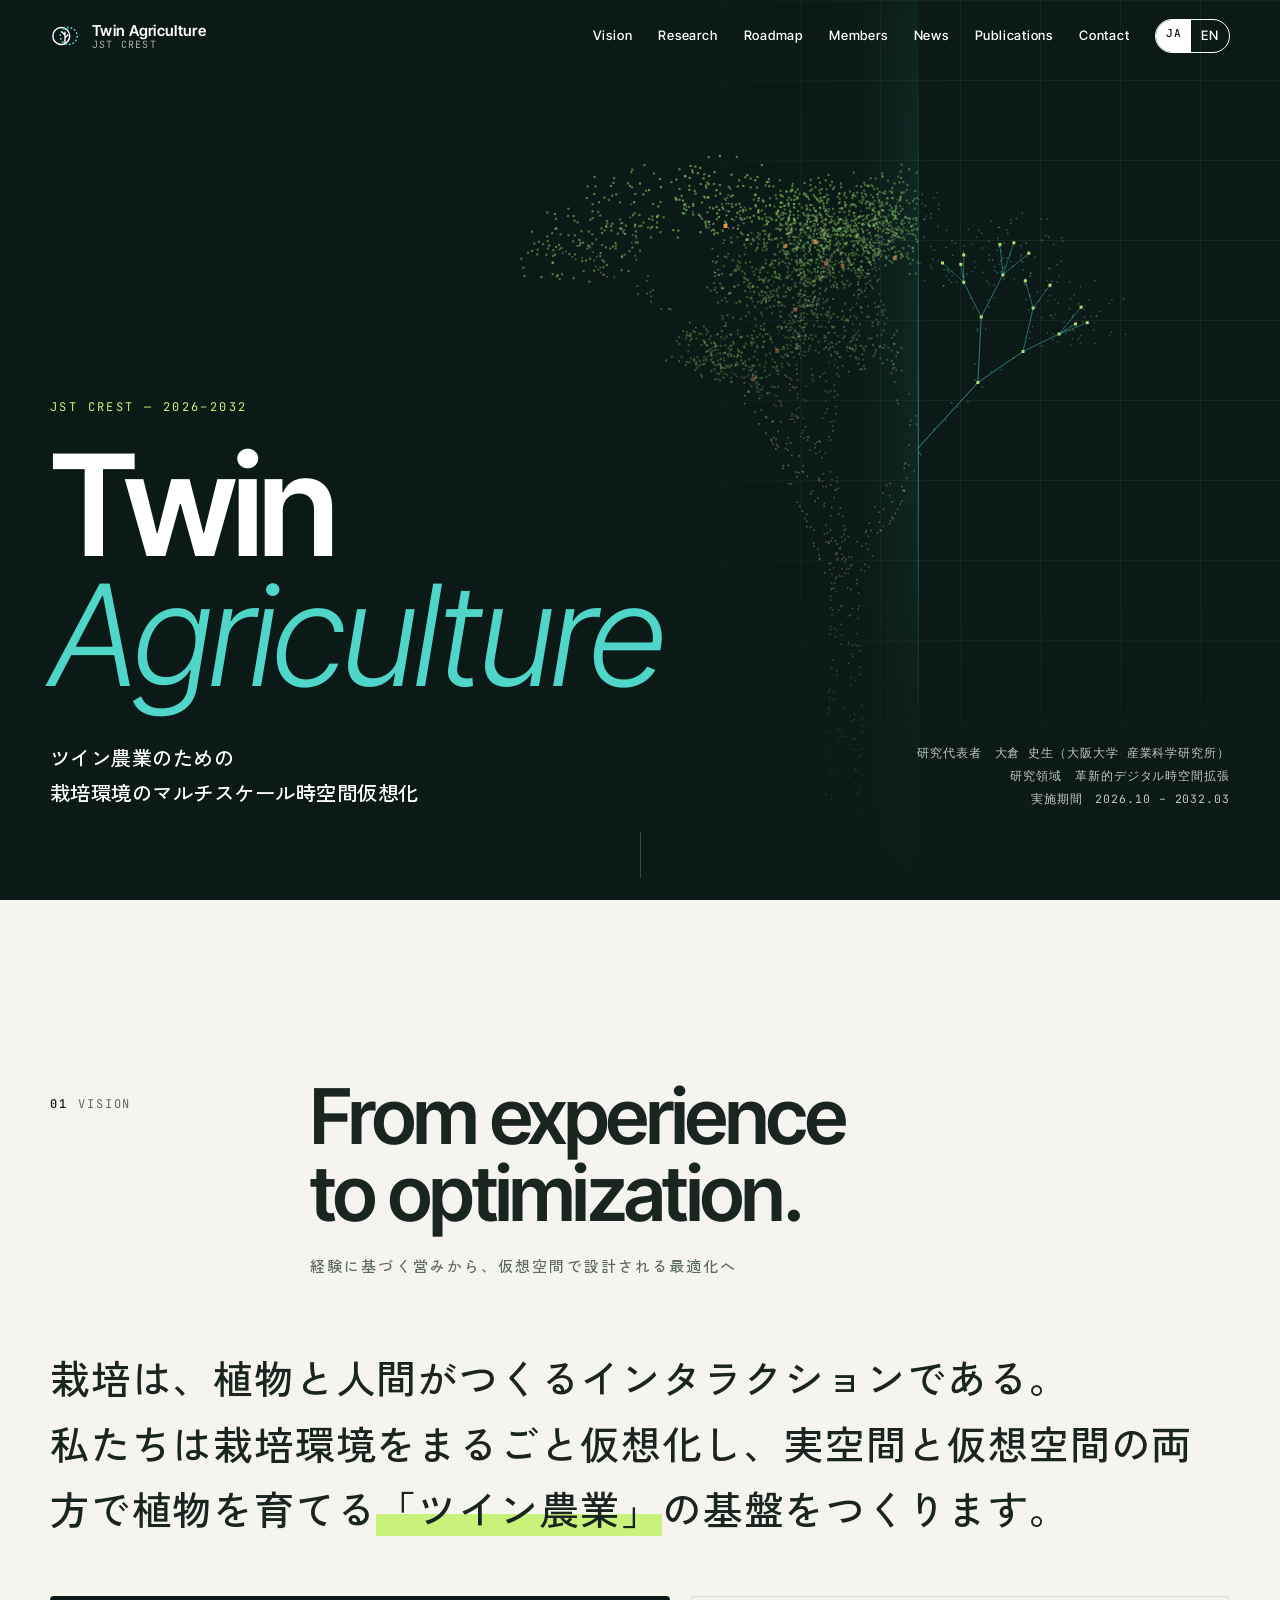
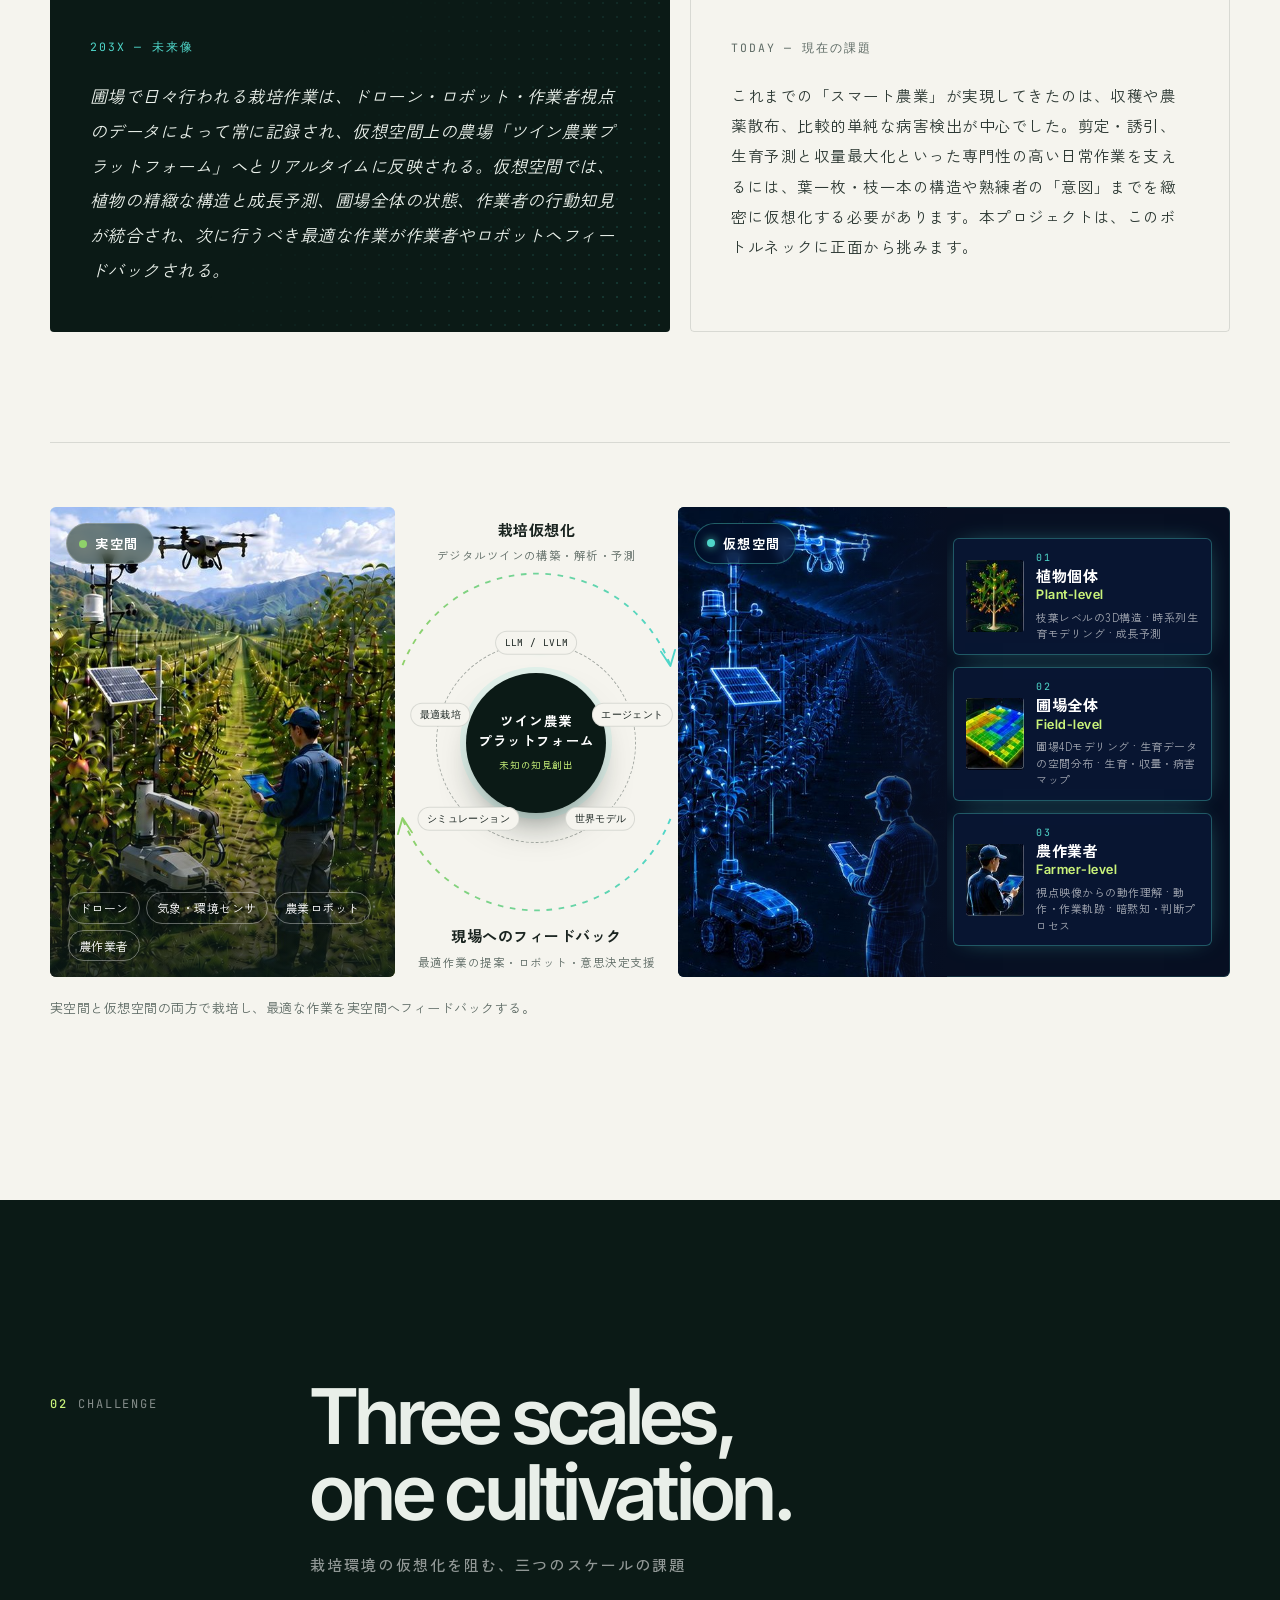
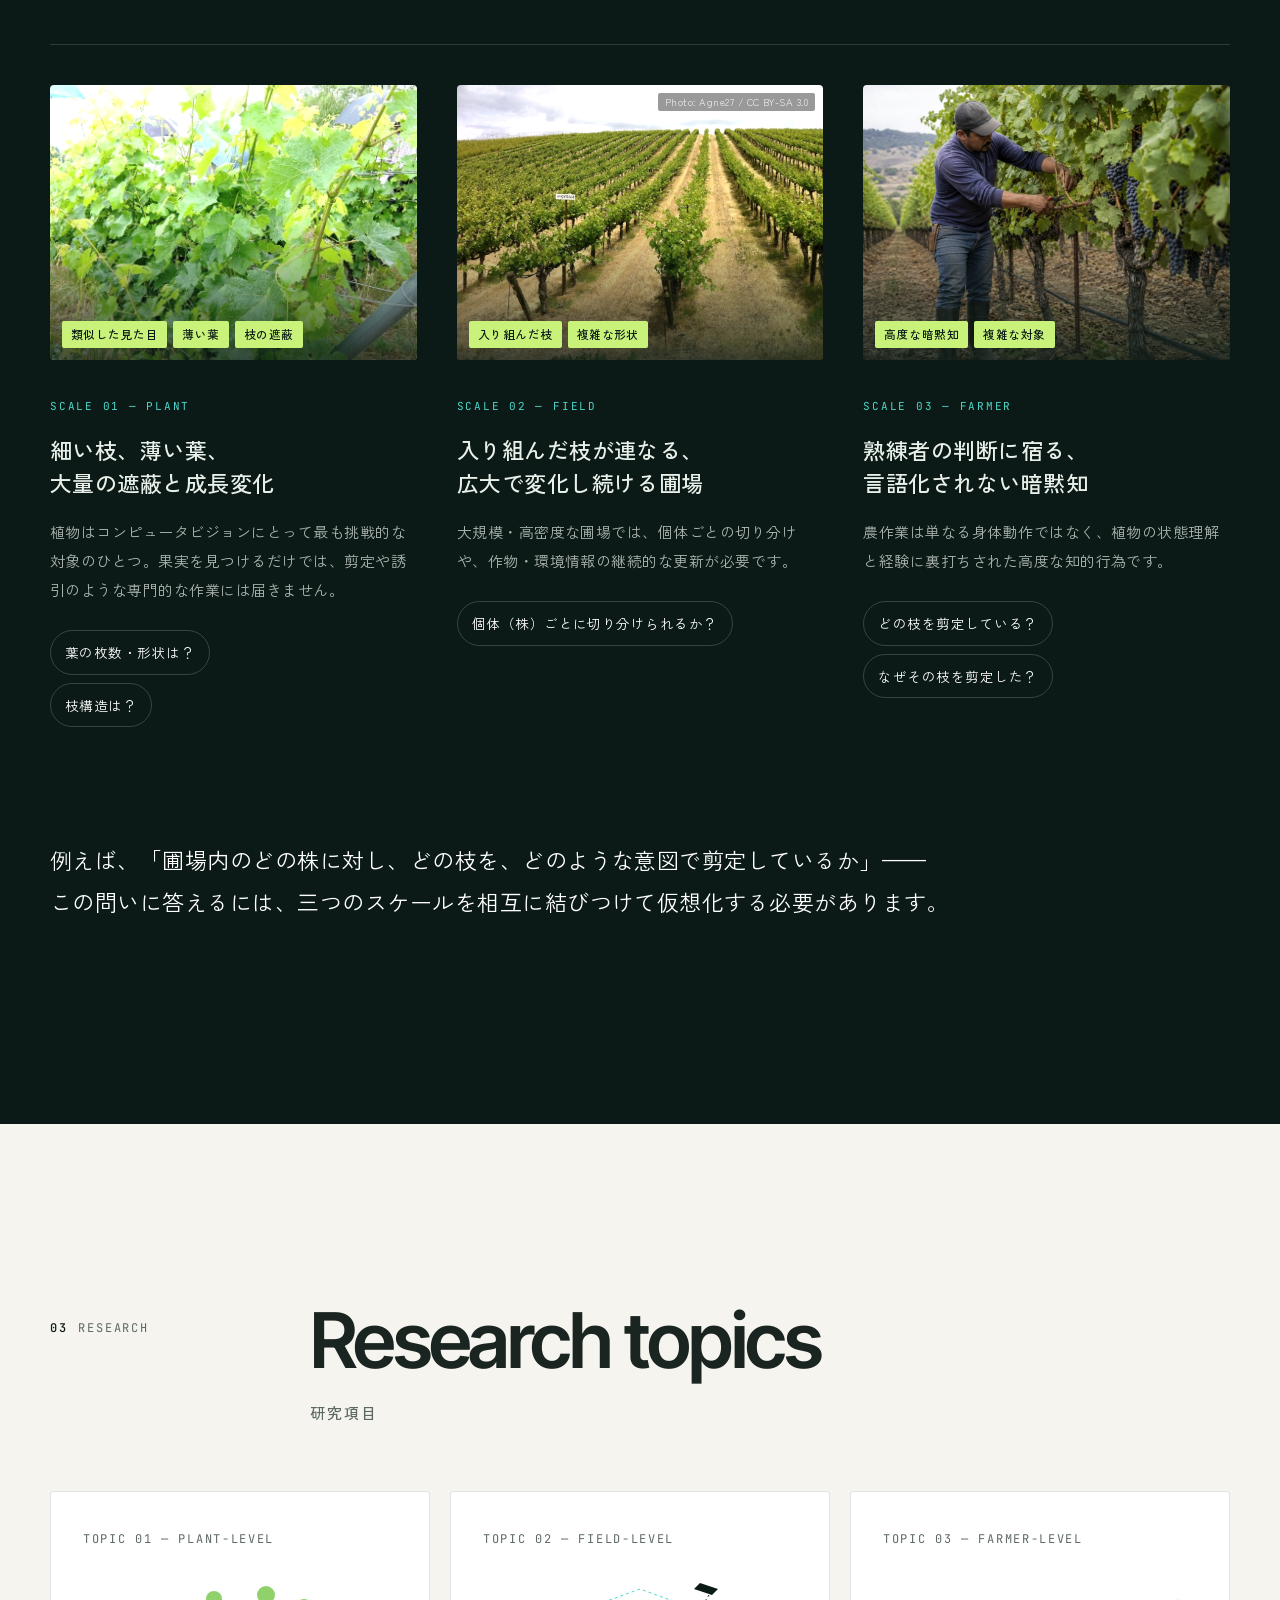
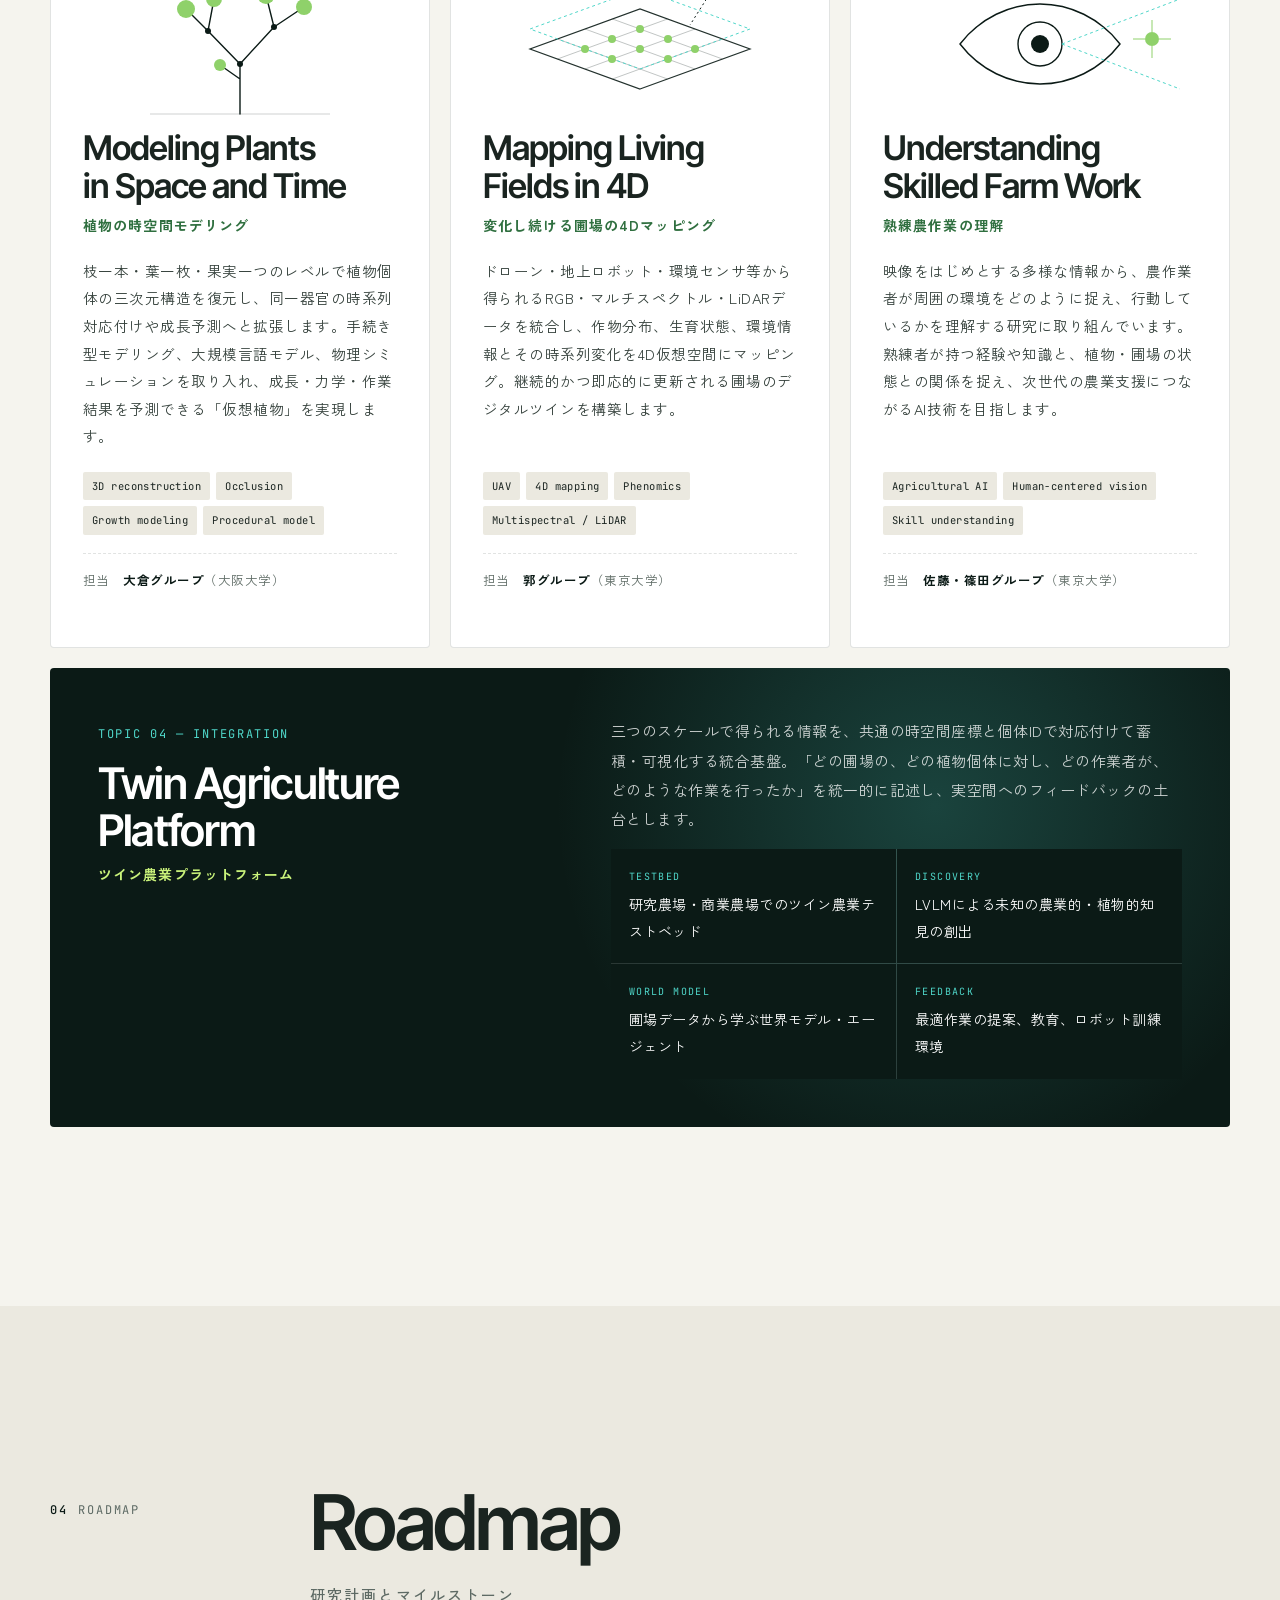
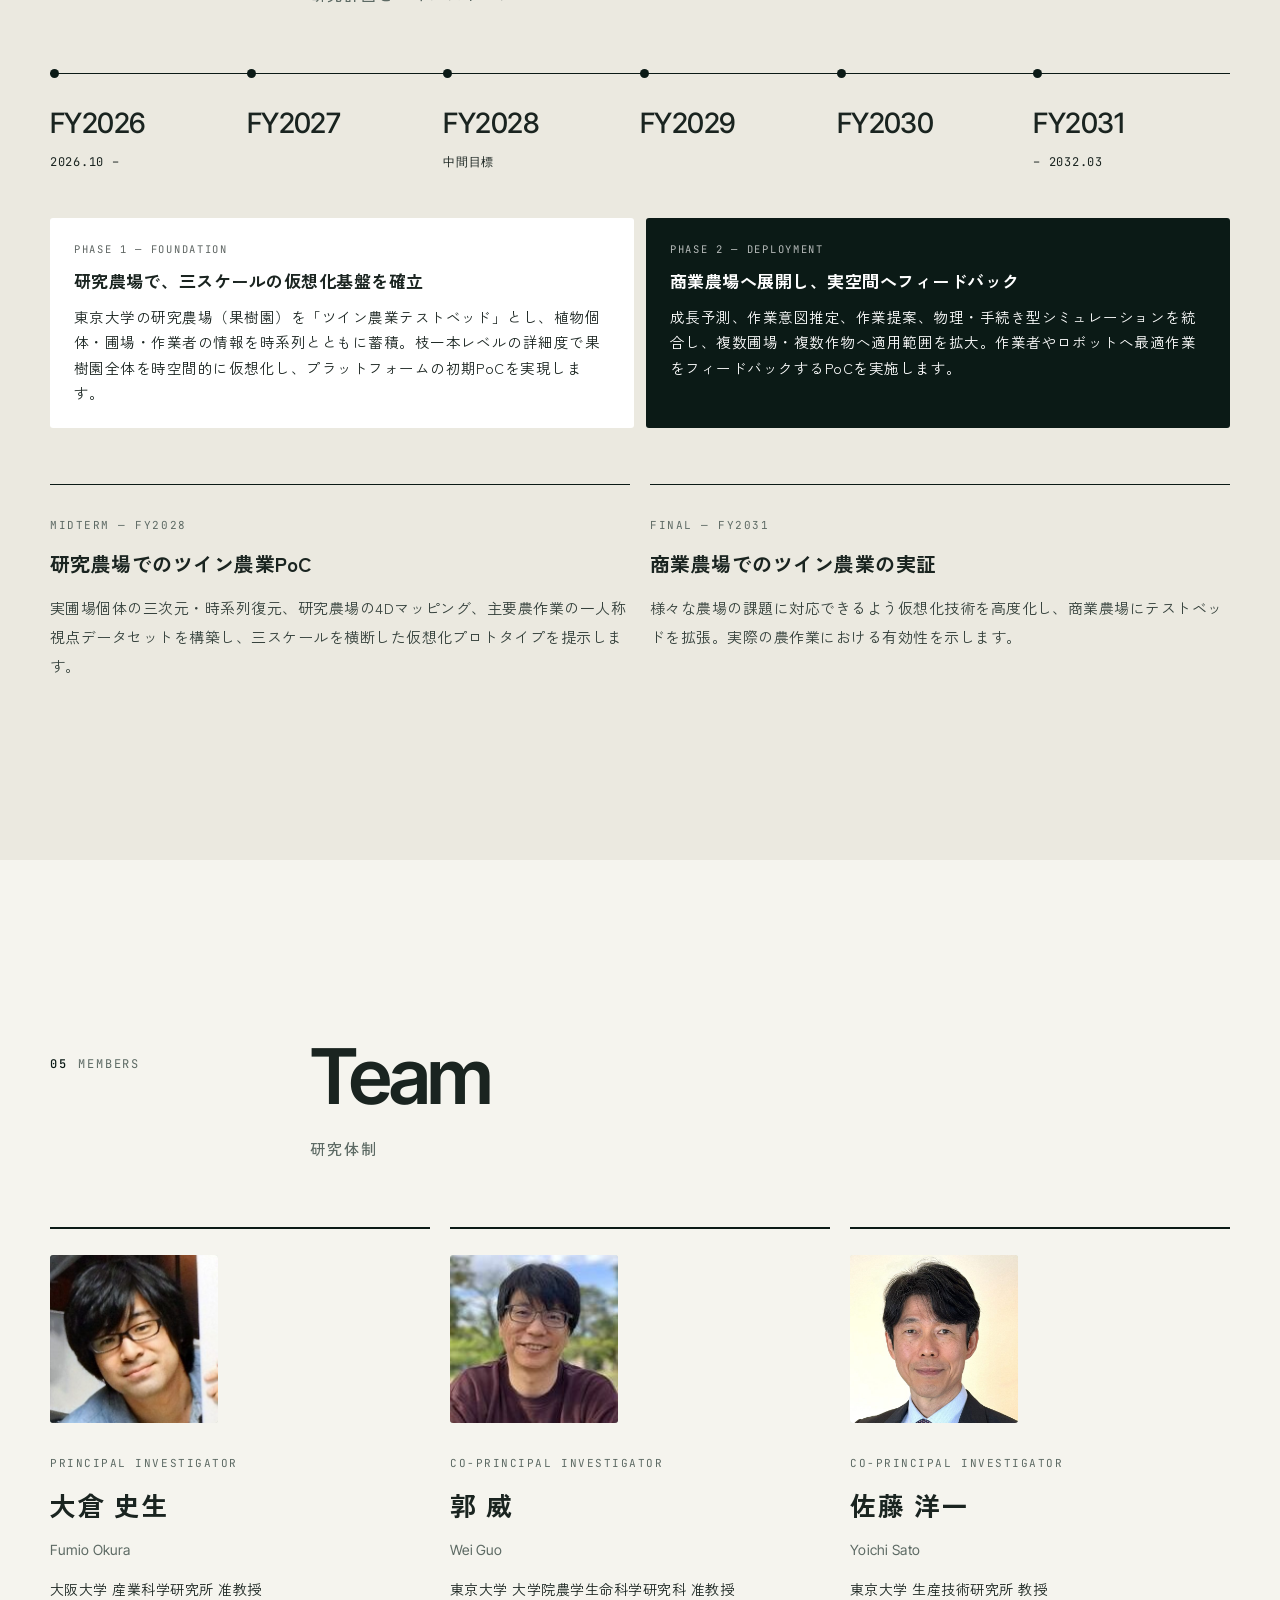
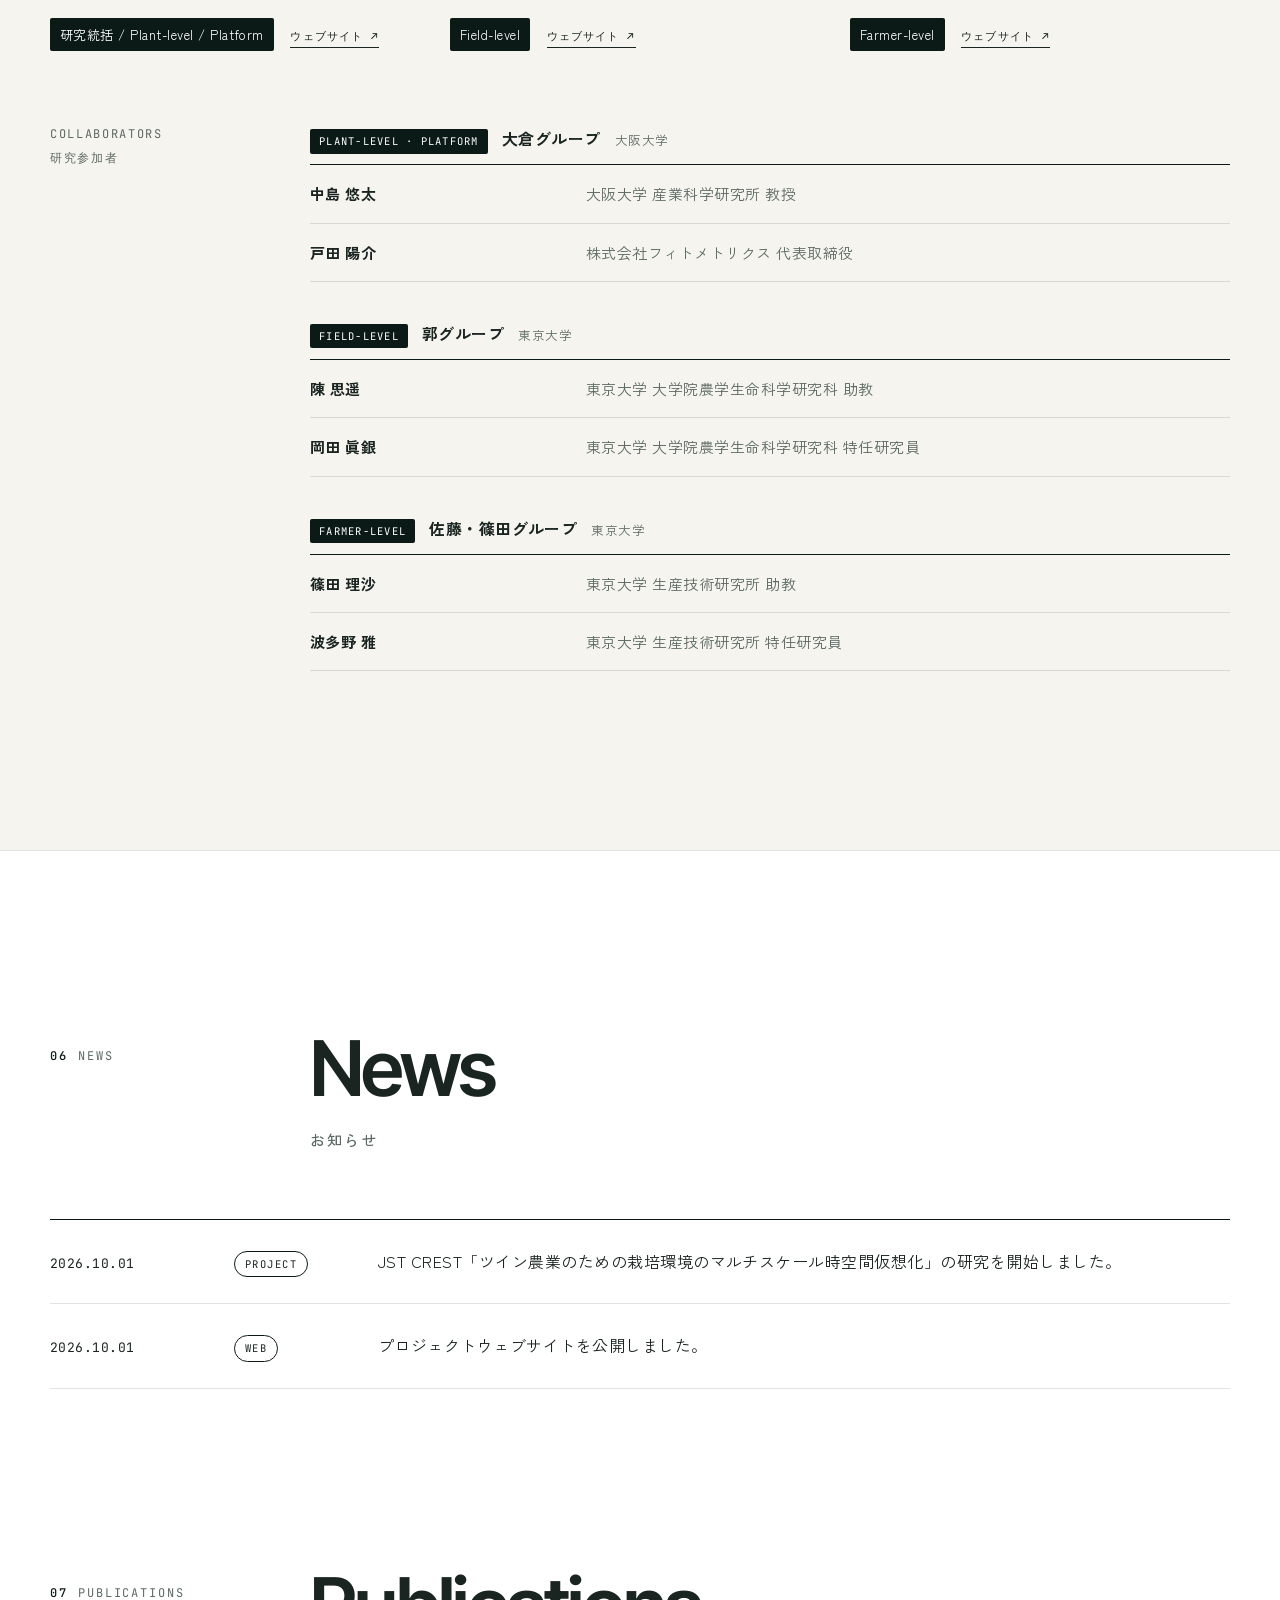
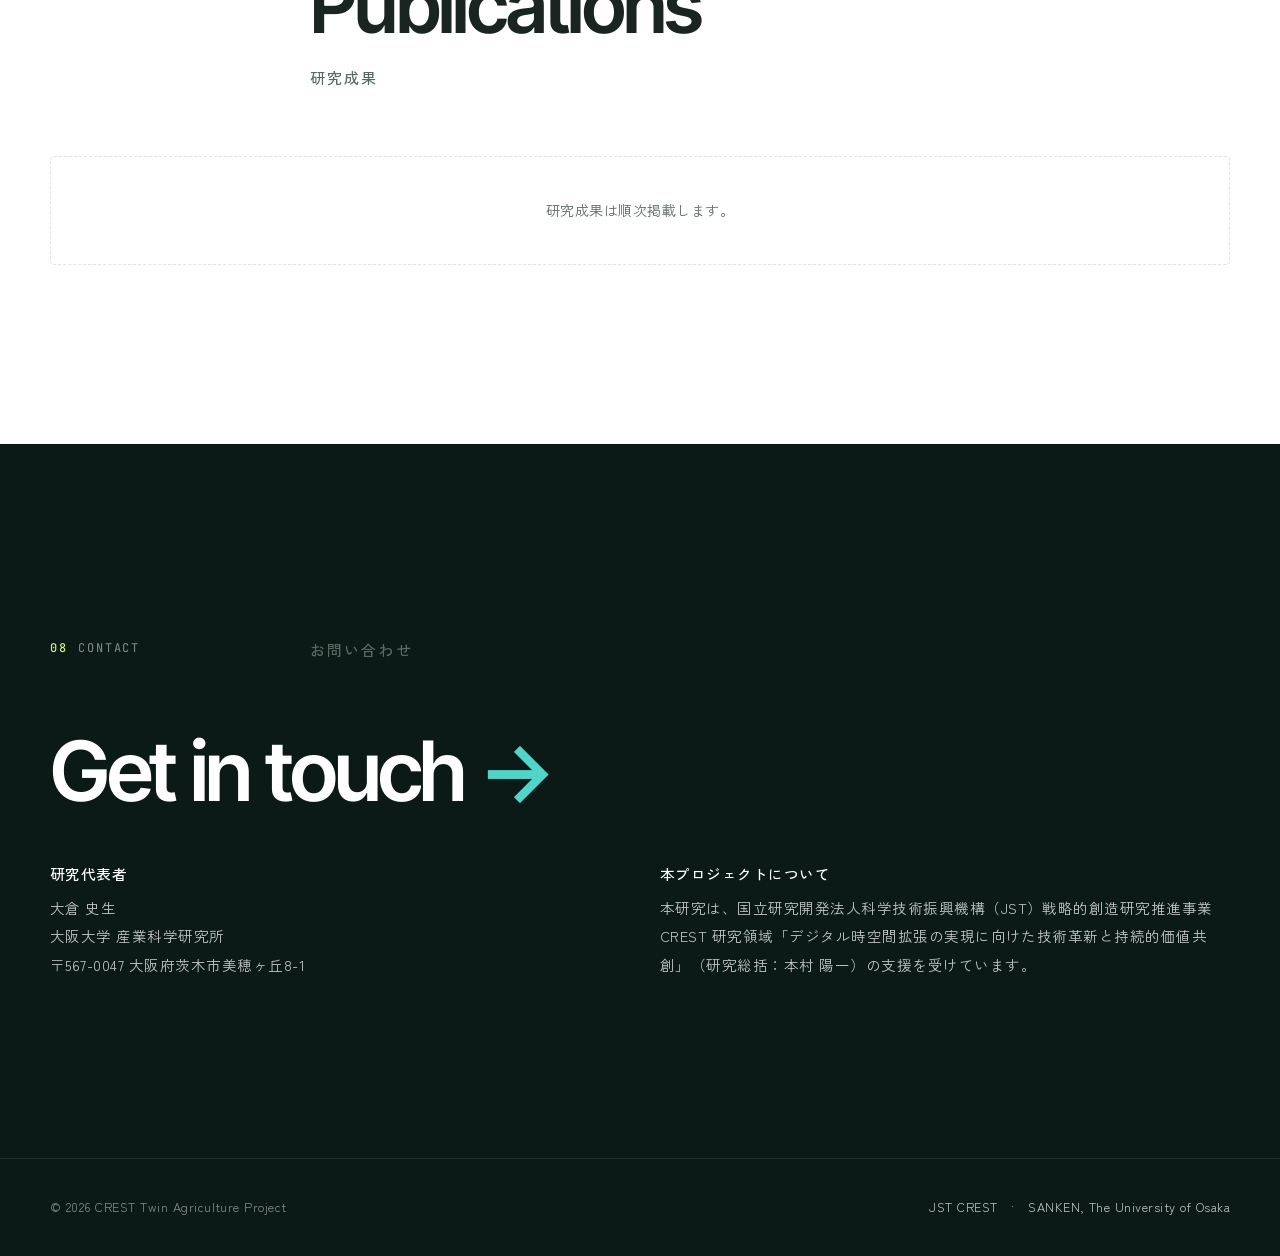
==== commit 588ef55a: "." ====
--- a/index.html
+++ b/index.html
@@ -166,14 +166,14 @@
     <div class="sec-head rv">
       <div class="sec-label"><b>03</b>RESEARCH</div>
       <div>
-        <h2 class="sec-title">Research themes</h2>
+        <h2 class="sec-title">Research topics</h2>
         <span class="sec-title-ja">研究項目</span>
       </div>
     </div>
 
     <div class="projects">
       <article class="project rv">
-        <span class="num">THEME 01 — PLANT-LEVEL</span>
+        <span class="num">TOPIC 01 — PLANT-LEVEL</span>
         <div class="glyph" aria-hidden="true">
           <svg viewBox="0 0 300 150" fill="none">
             <g stroke="#0b1a16" stroke-width="1.4" stroke-linecap="round">
@@ -192,7 +192,7 @@
       </article>
 
       <article class="project rv d1">
-        <span class="num">THEME 02 — FIELD-LEVEL</span>
+        <span class="num">TOPIC 02 — FIELD-LEVEL</span>
         <div class="glyph" aria-hidden="true">
           <svg viewBox="0 0 300 150" fill="none">
             <g stroke="#0b1a16" stroke-opacity=".9" stroke-width="1.2">
@@ -207,15 +207,15 @@
             <path d="M219 26L200 56" stroke="#0b1a16" stroke-dasharray="2 3"/>
           </svg>
         </div>
-        <h3>Mapping Fields<br>in 4D</h3>
-        <p class="scale-ja">圃場の4Dマッピング</p>
+        <h3>Mapping Living<br>Fields in 4D</h3>
+        <p class="scale-ja">変化し続ける圃場の4Dマッピング</p>
         <p>ドローン・地上ロボット・環境センサ等から得られるRGB・マルチスペクトル・LiDARデータを統合し、作物分布、生育状態、環境情報とその時系列変化を4D仮想空間にマッピング。継続的かつ即応的に更新される圃場のデジタルツインを構築します。</p>
         <div class="tags"><span>UAV</span><span>4D mapping</span><span>Phenomics</span><span>Multispectral / LiDAR</span></div>
         <p class="lead">担当　<b>郭グループ</b>（東京大学）</p>
       </article>
 
       <article class="project rv d2">
-        <span class="num">THEME 03 — FARMER-LEVEL</span>
+        <span class="num">TOPIC 03 — FARMER-LEVEL</span>
         <div class="glyph" aria-hidden="true">
           <svg viewBox="0 0 300 150" fill="none">
             <path d="M70 75c20-26 50-40 80-40s60 14 80 40c-20 26-50 40-80 40s-60-14-80-40z" stroke="#0b1a16" stroke-width="1.4"/>
@@ -236,7 +236,7 @@
 
     <div class="platform rv">
       <div>
-        <span class="num">THEME 04 — INTEGRATION</span>
+        <span class="num">TOPIC 04 — INTEGRATION</span>
         <h3>Twin Agriculture<br>Platform</h3>
         <p class="scale-ja">ツイン農業プラットフォーム</p>
       </div>
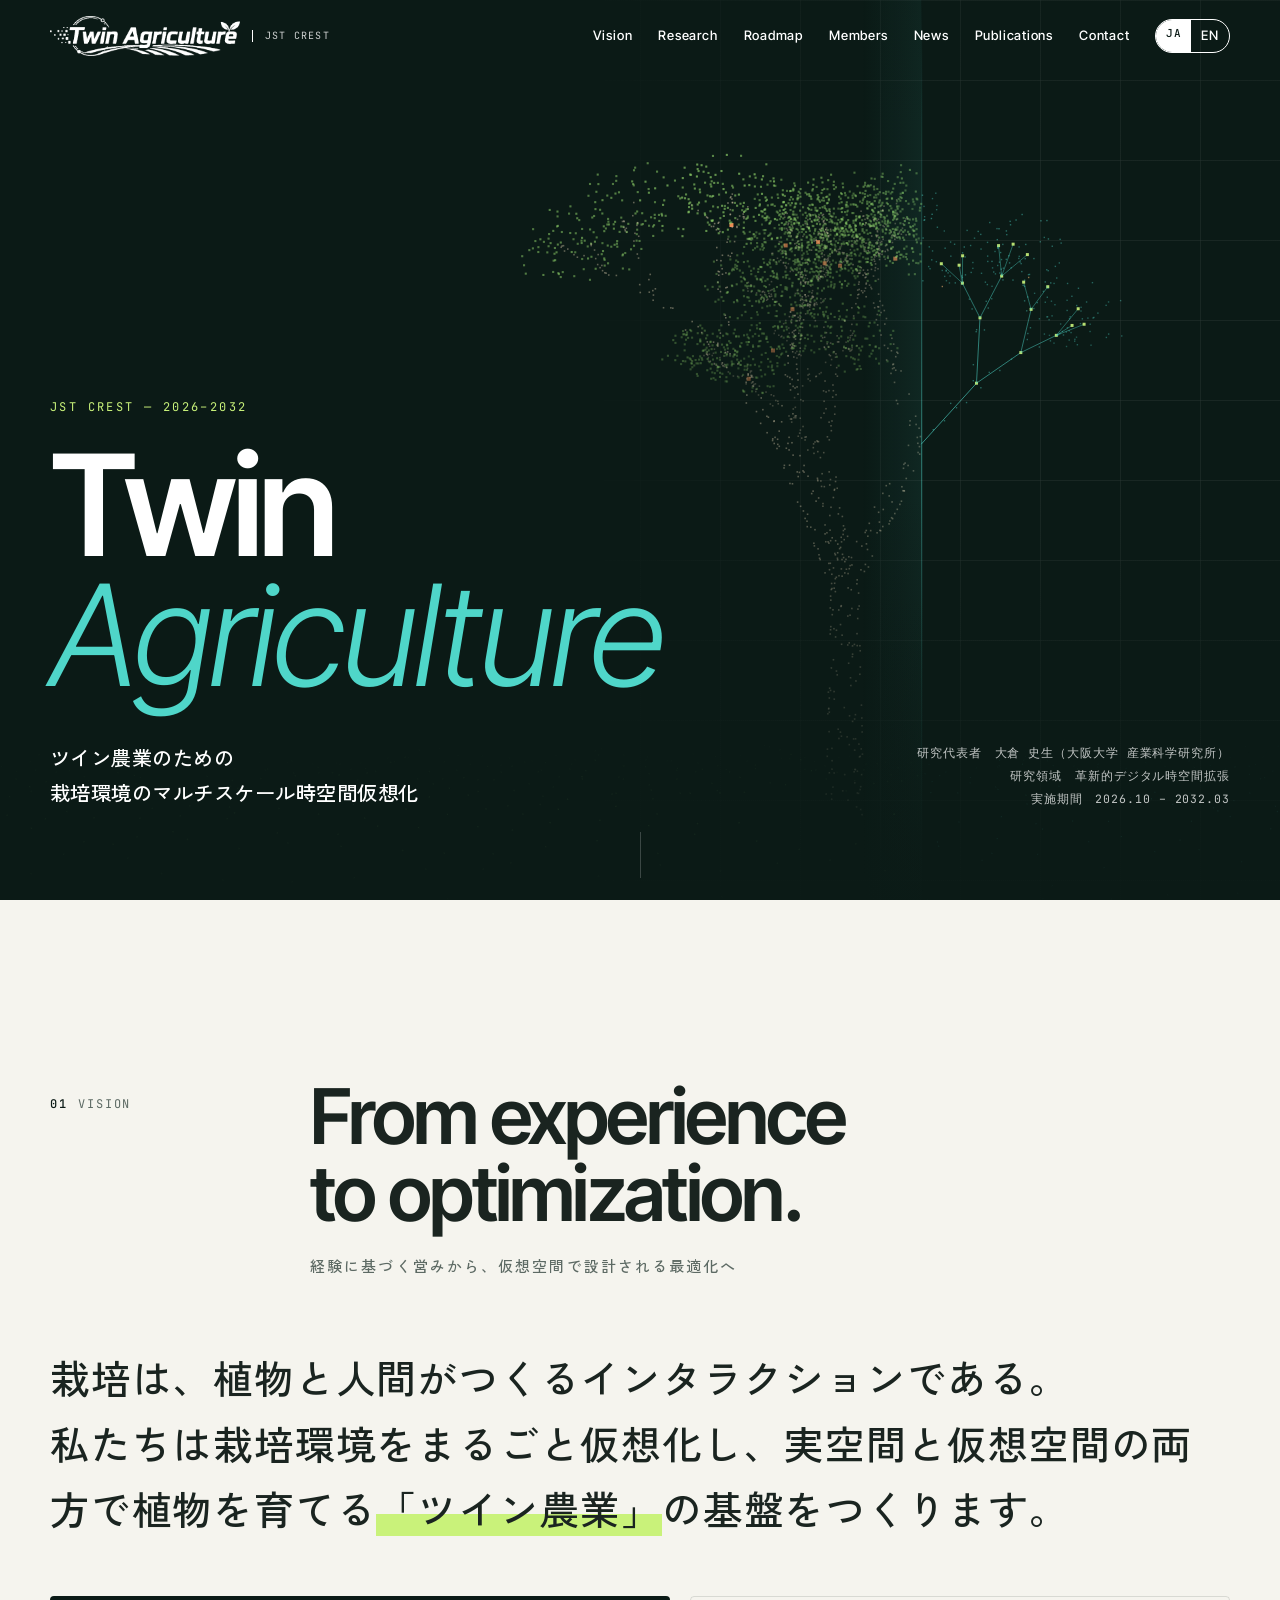
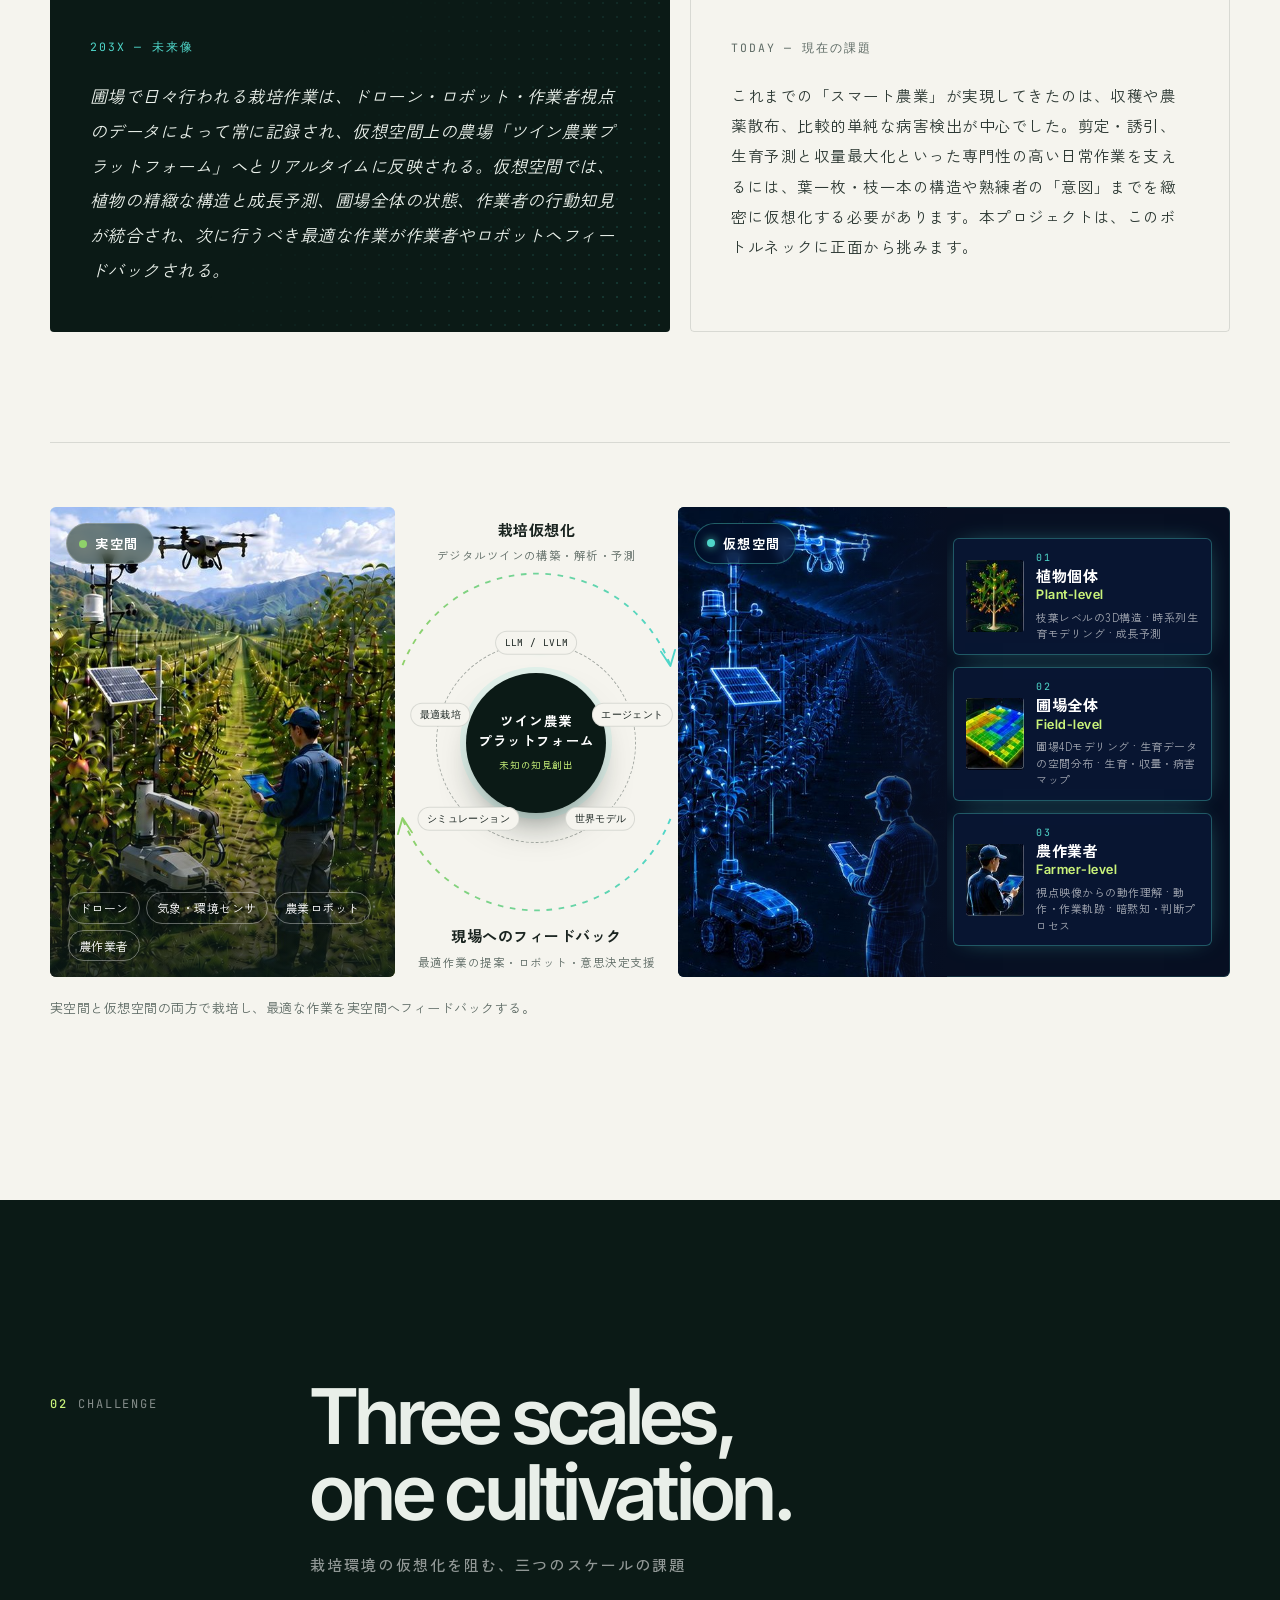
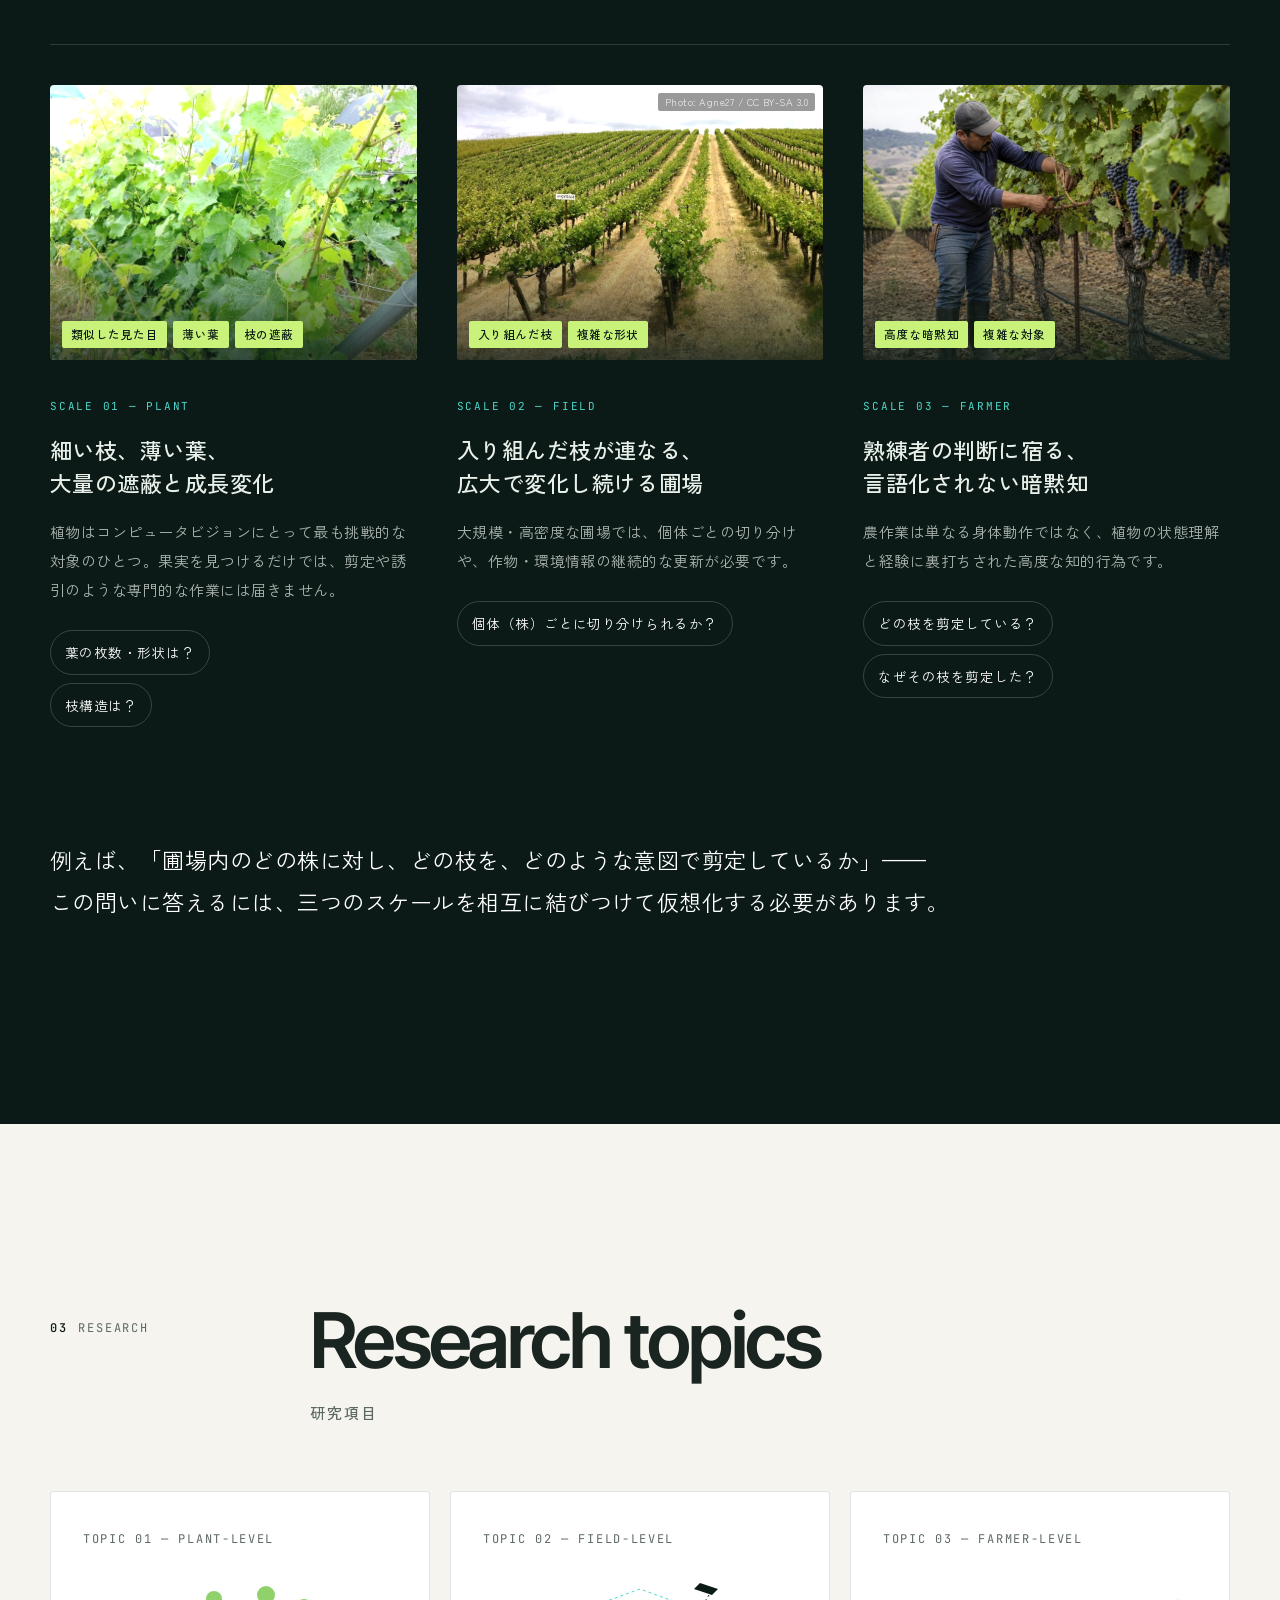
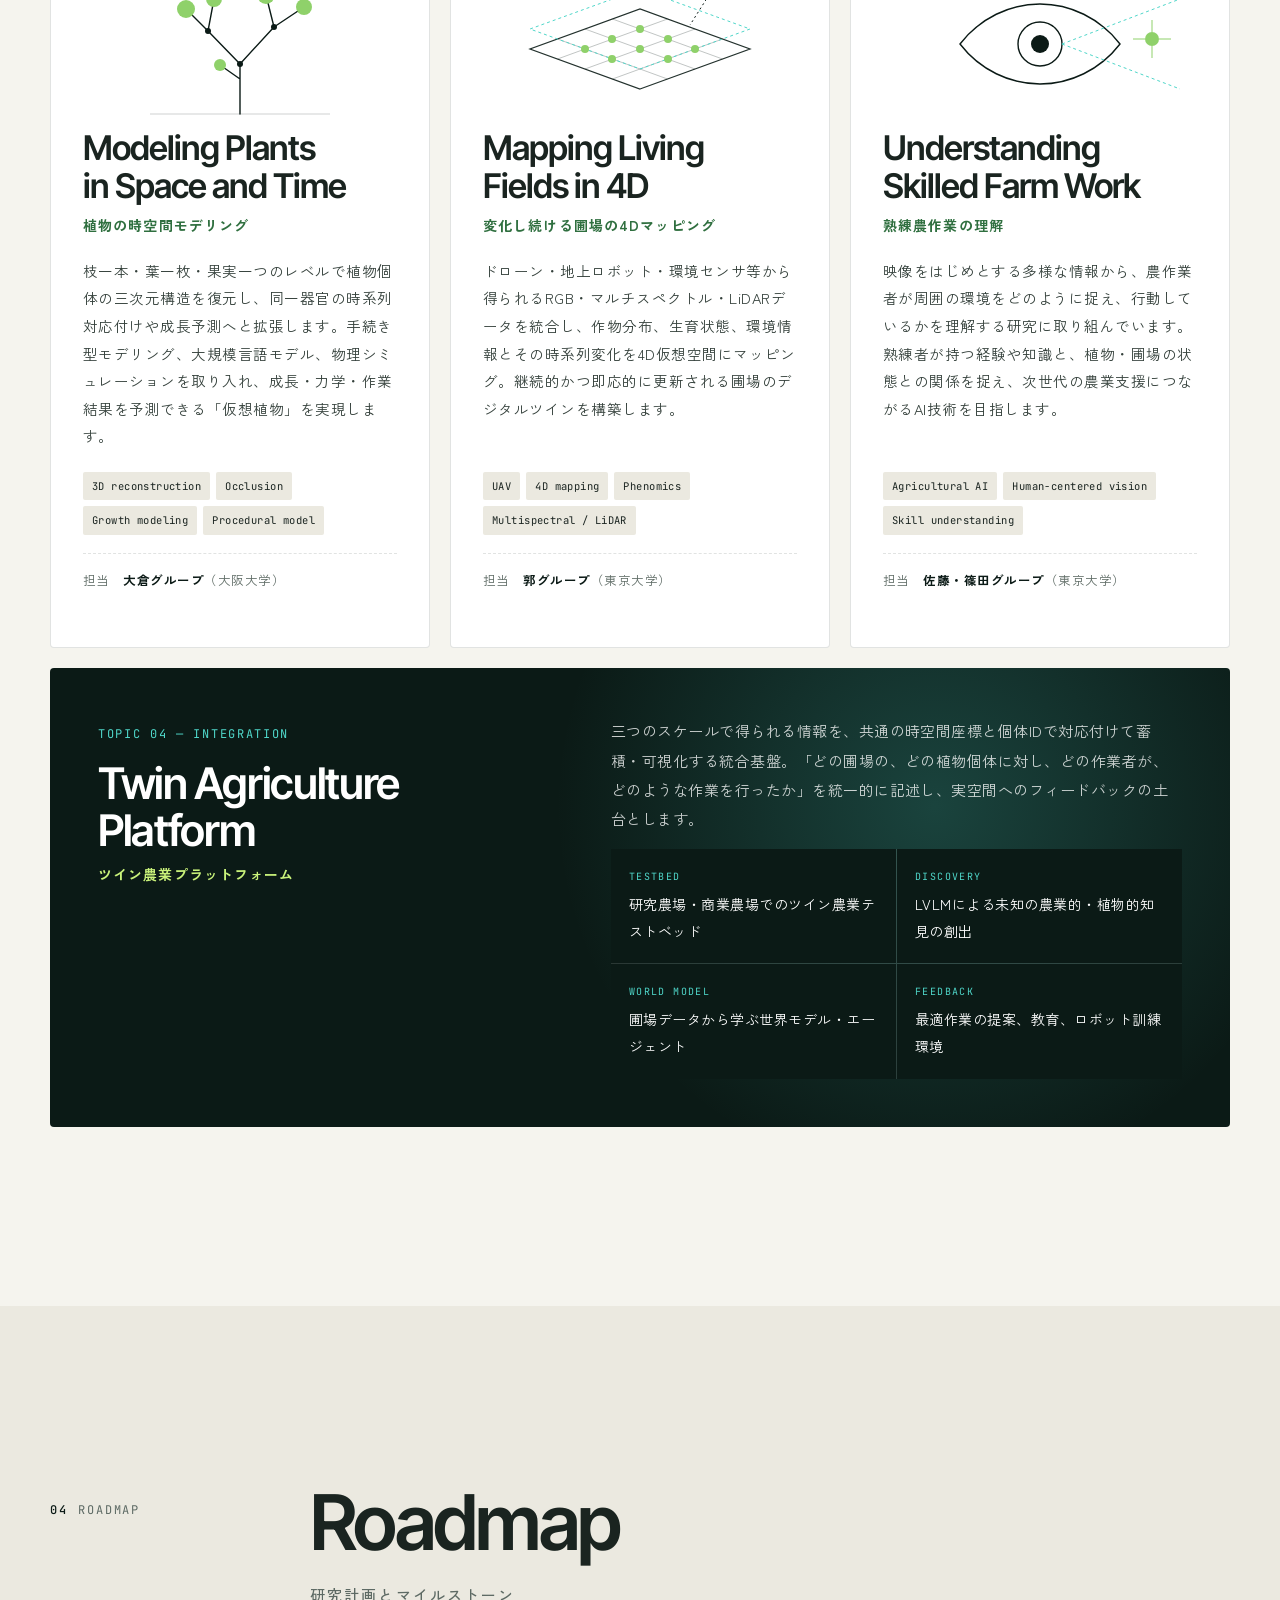
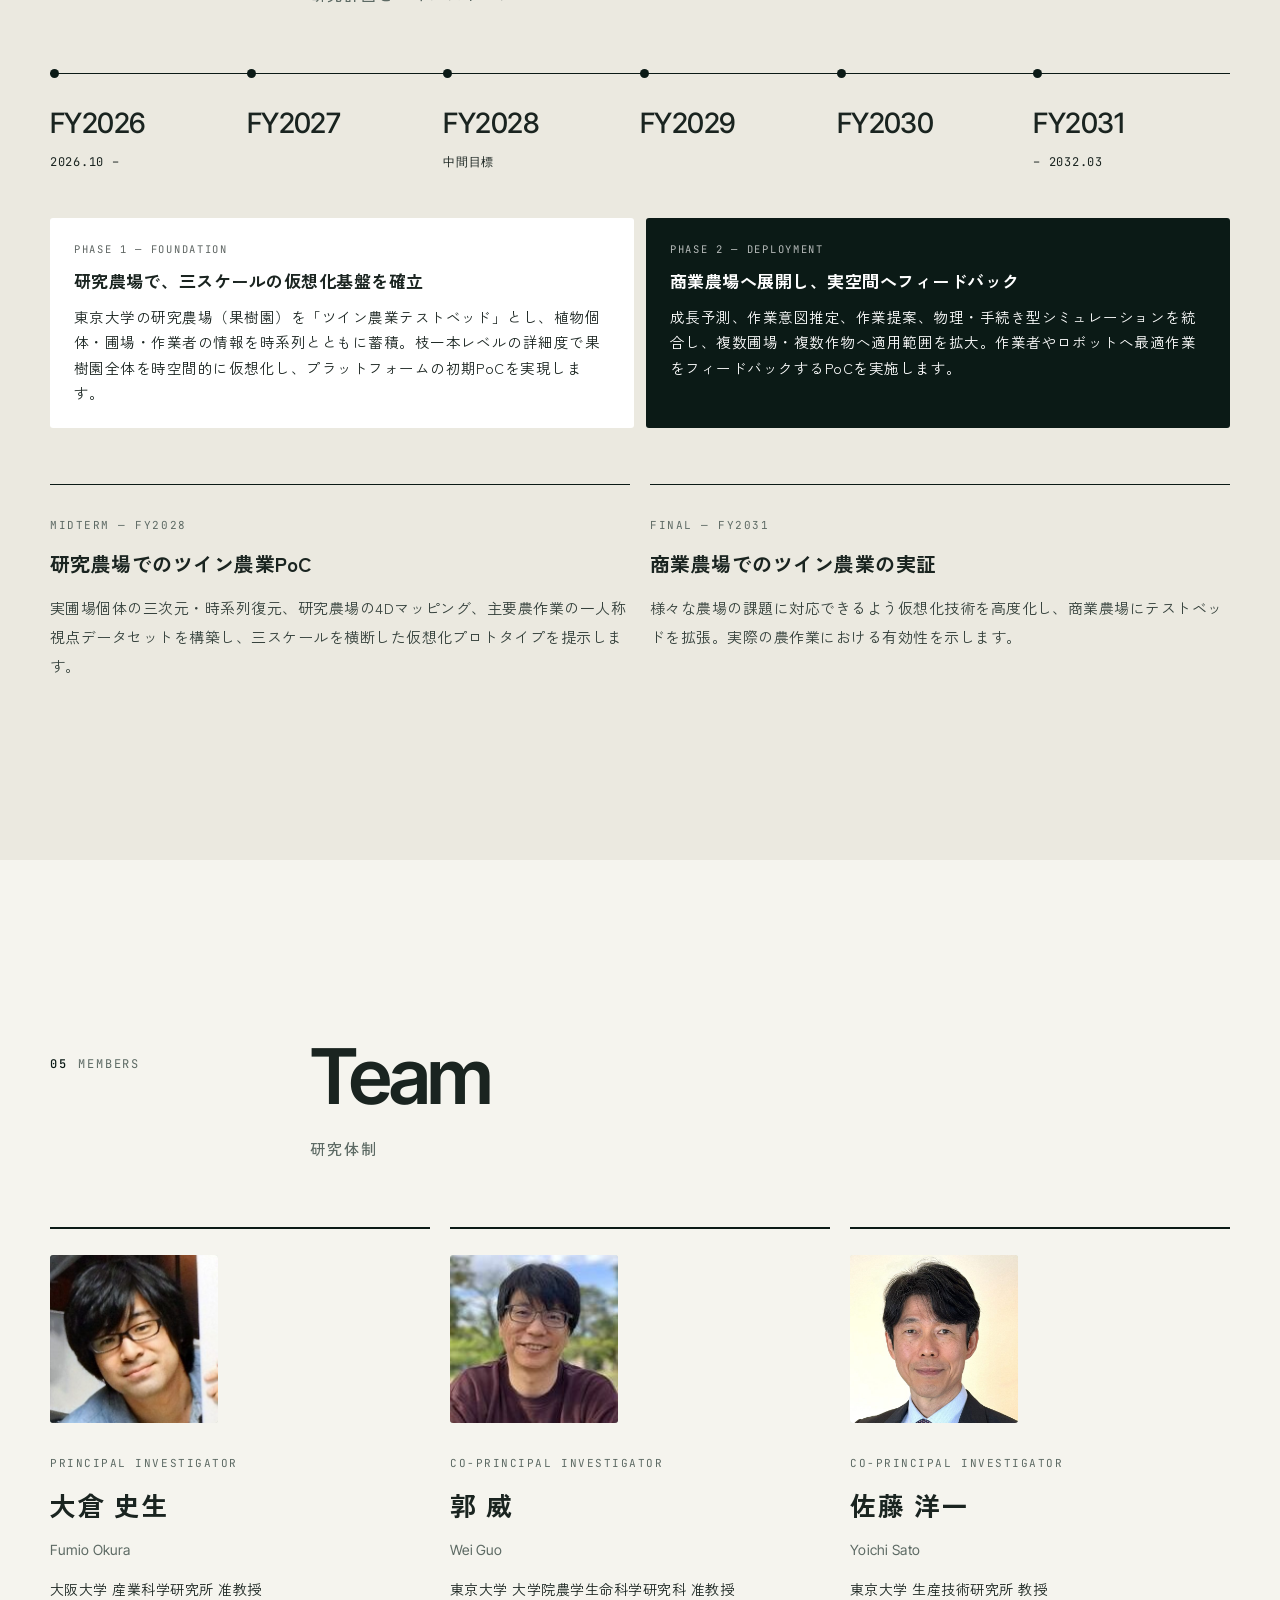
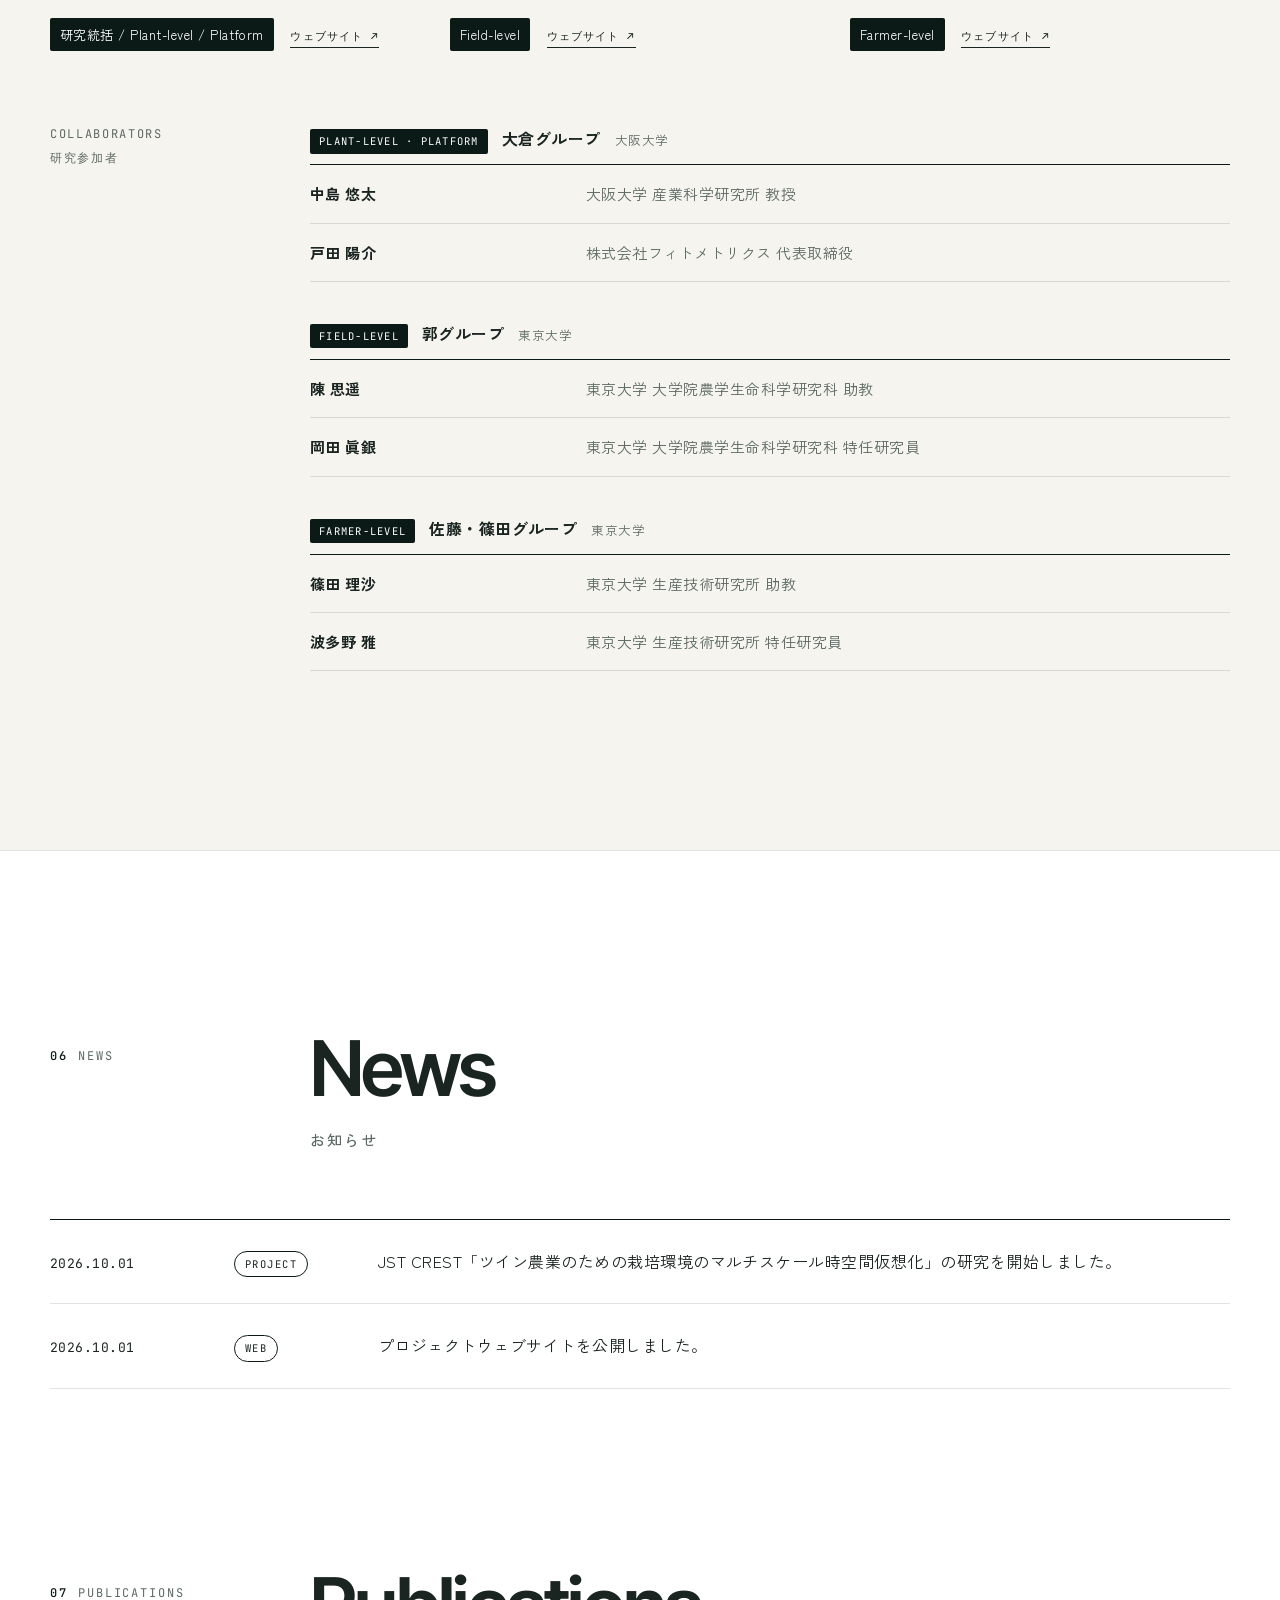
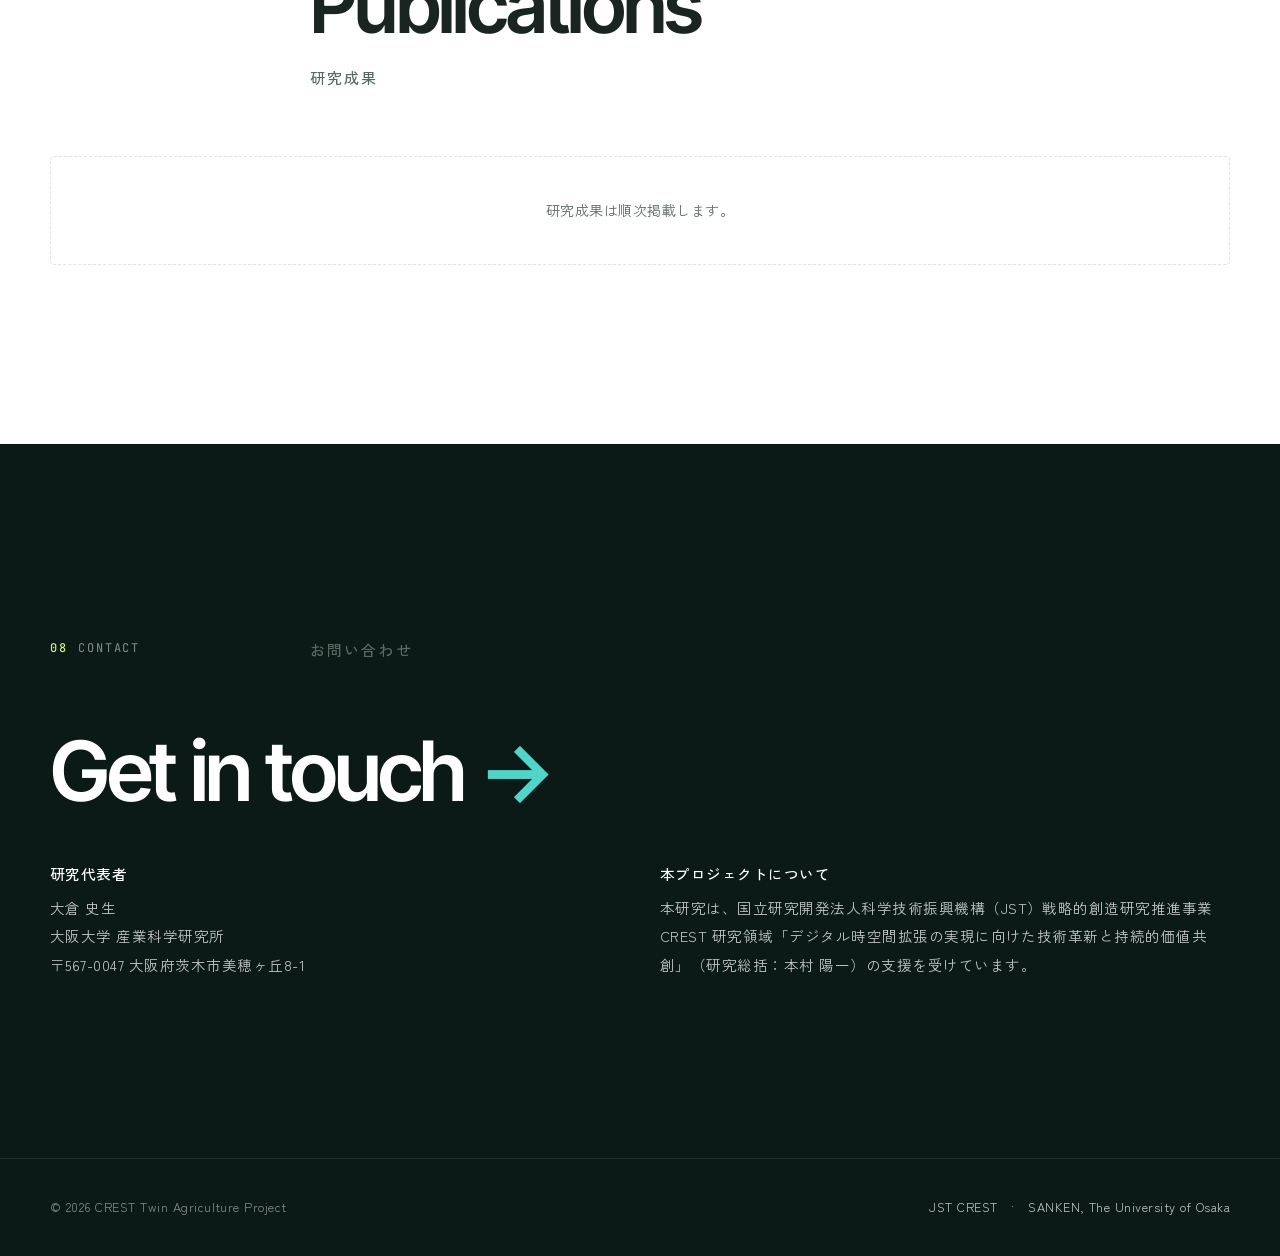
==== commit 6470cf50: "." ====
--- a/index.html
+++ b/index.html
@@ -24,13 +24,10 @@
 
 <header class="site-header">
   <div class="wrap">
-    <a class="brand" href="./">
-      <svg class="brand-mark" viewBox="0 0 32 32" fill="none" aria-hidden="true">
-        <circle cx="12" cy="16" r="9" stroke="currentColor" stroke-width="1.5"/>
-        <circle cx="20" cy="16" r="9" stroke="#4fd6c9" stroke-width="1.5" stroke-dasharray="2 2"/>
-        <path d="M16 24V12M16 15l-3-3M16 18l3-3" stroke="currentColor" stroke-width="1.5" stroke-linecap="round"/>
-      </svg>
-      <span class="brand-text">Twin Agriculture<small>JST CREST</small></span>
+    <a class="brand" href="./" aria-label="Twin Agriculture — JST CREST">
+      <img class="brand-logo brand-logo--white" src="assets/img/logo-twinagri-white.png" alt="Twin Agriculture" width="1116" height="235">
+      <img class="brand-logo brand-logo--color" src="assets/img/logo-twinagri.png" alt="" aria-hidden="true" width="1116" height="235">
+      <span class="brand-text"><small>JST CREST</small></span>
     </a>
     <nav class="nav" aria-label="メイン">
       <a href="#vision">Vision</a>
--- a/assets/css/style.css
+++ b/assets/css/style.css
@@ -56,9 +56,15 @@
 }
 .site-header .wrap { display: flex; align-items: center; justify-content: space-between; height: 72px; }
 .brand { display: flex; align-items: center; gap: 12px; text-decoration: none; }
-.brand-mark { width: 30px; height: 30px; }
+.brand-logo { height: 40px; width: auto; display: block; }
+.brand-logo--color { display: none; }
+.site-header.is-scrolled .brand-logo--white { display: none; }
+.site-header.is-scrolled .brand-logo--color { display: block; }
+body.menu-open .site-header .brand-logo--white { display: block; }
+body.menu-open .site-header .brand-logo--color { display: none; }
+.brand-text { padding-left: 12px; border-left: 1px solid currentColor; }
 .brand-text { font-family: var(--f-en); font-weight: 600; font-size: 15px; letter-spacing: .02em; line-height: 1.15; }
-.brand-text small { display: block; font-family: var(--f-mono); font-weight: 400; font-size: 10px; opacity: .65; letter-spacing: .12em; }
+.brand-text small { display: block; opacity: .8 !important; font-family: var(--f-mono); font-weight: 400; font-size: 10px; opacity: .65; letter-spacing: .12em; }
 .nav { display: flex; align-items: center; gap: 26px; }
 .nav a {
   font-family: var(--f-en); font-size: 13px; font-weight: 500; letter-spacing: .06em;
@@ -399,6 +405,8 @@
   .news-list li { grid-template-columns: 1fr; gap: 6px; }
 }
 @media (max-width: 560px) {
+  .brand-logo { height: 26px; }
+  .brand-text { display: none; }
   .wrap { width: calc(100% - 32px); }
   .platform ul { grid-template-columns: 1fr; }
   }
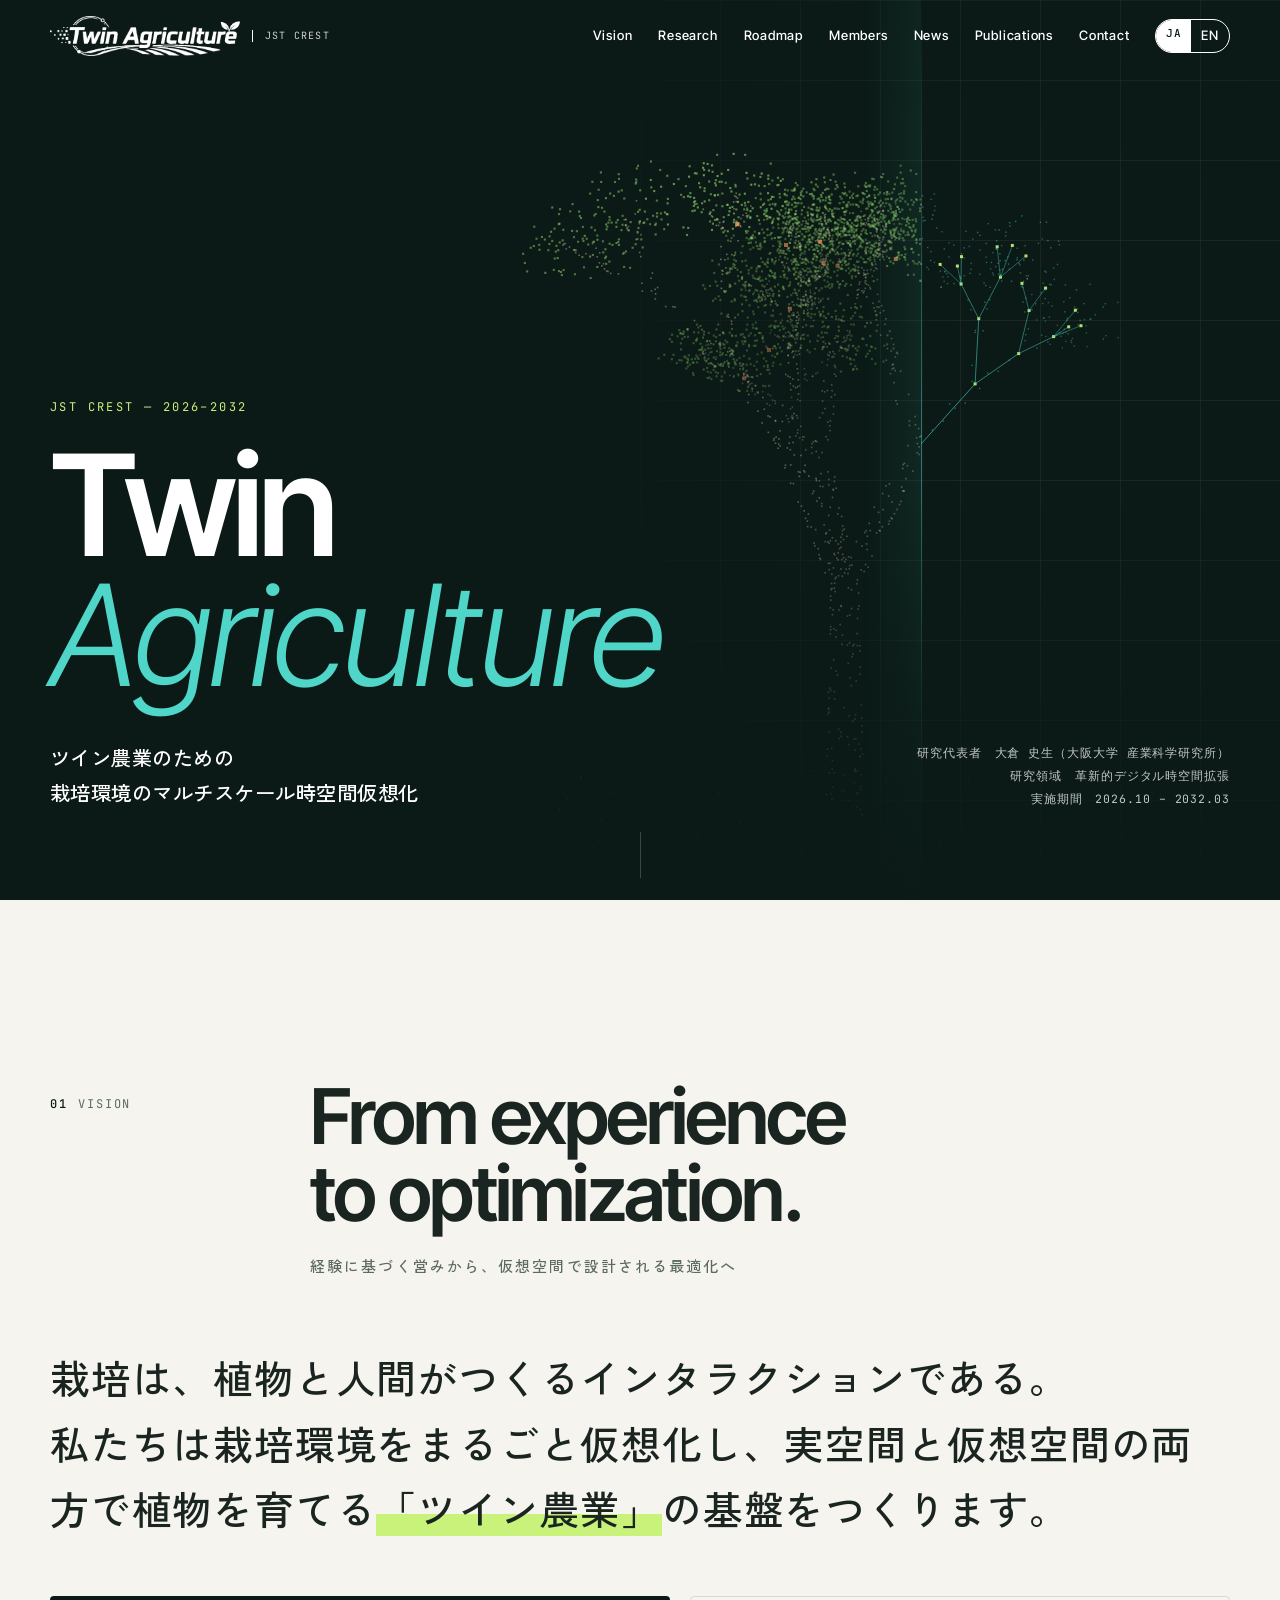
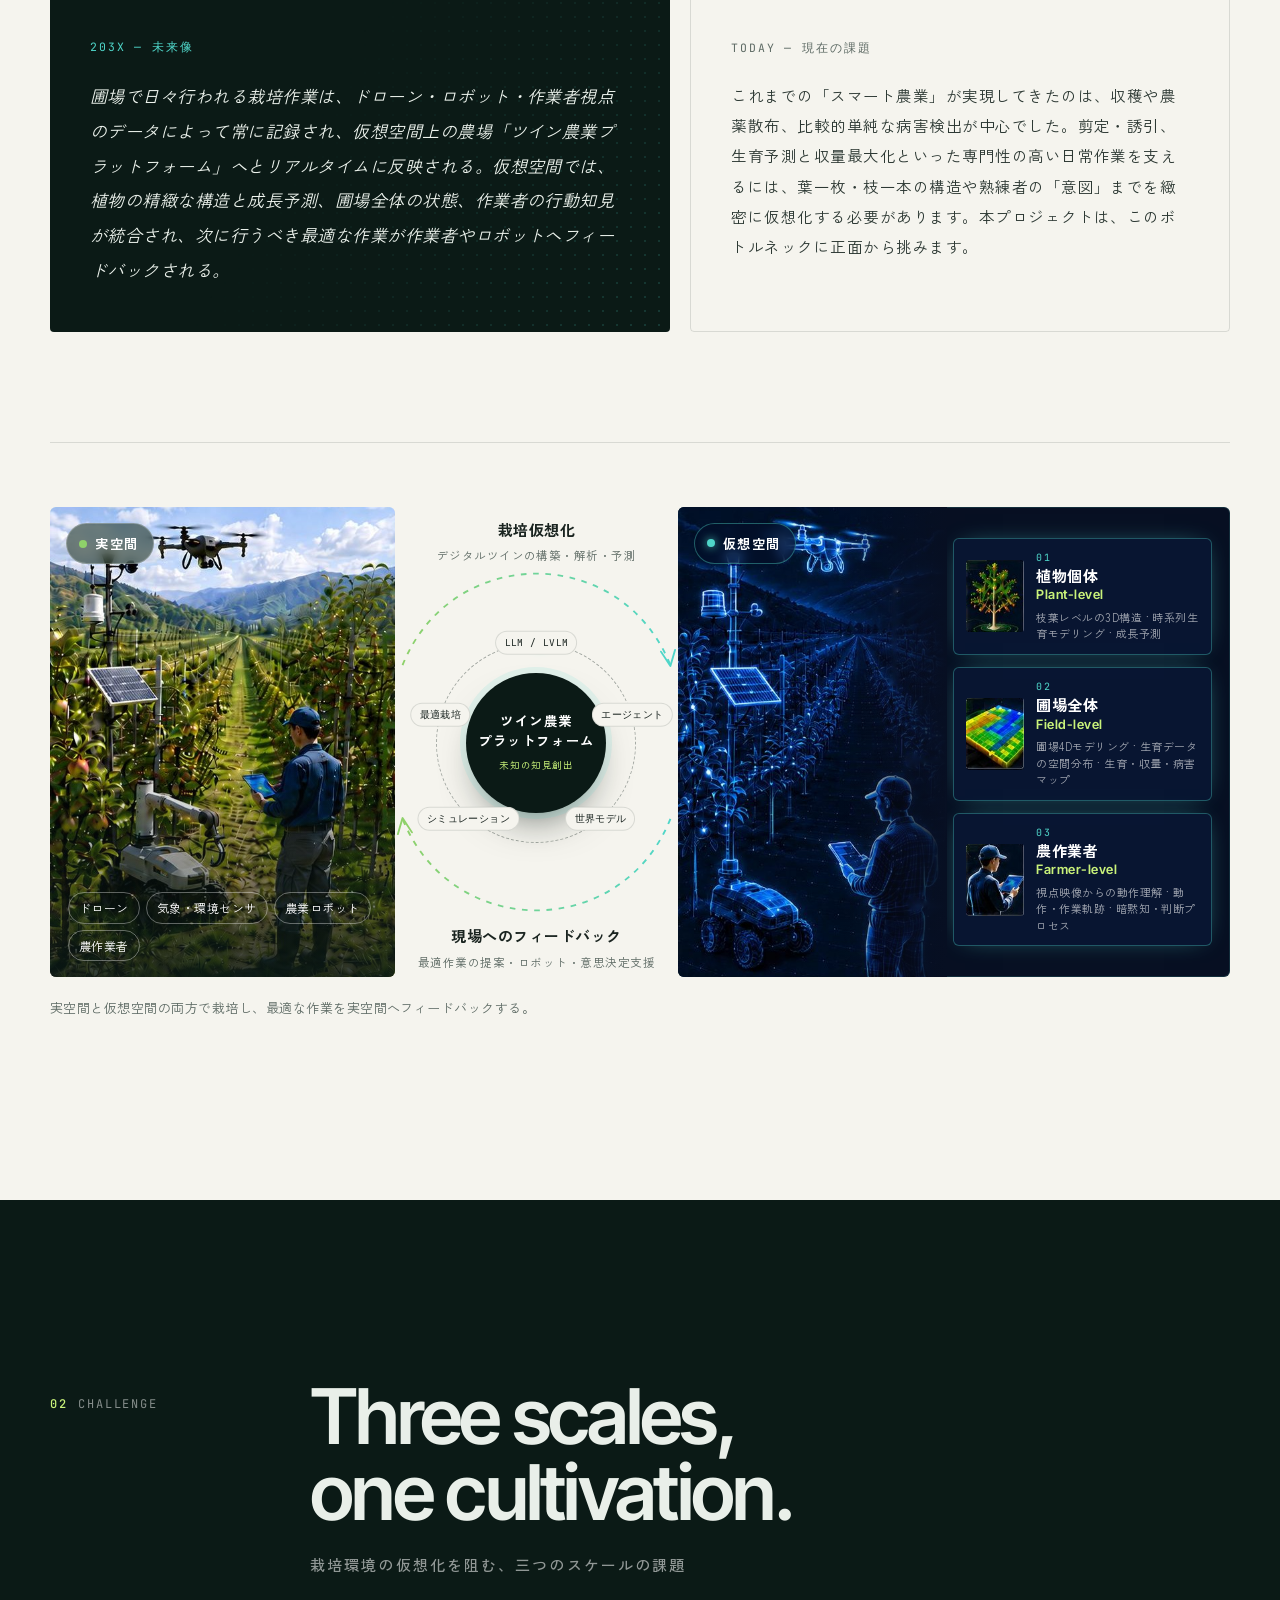
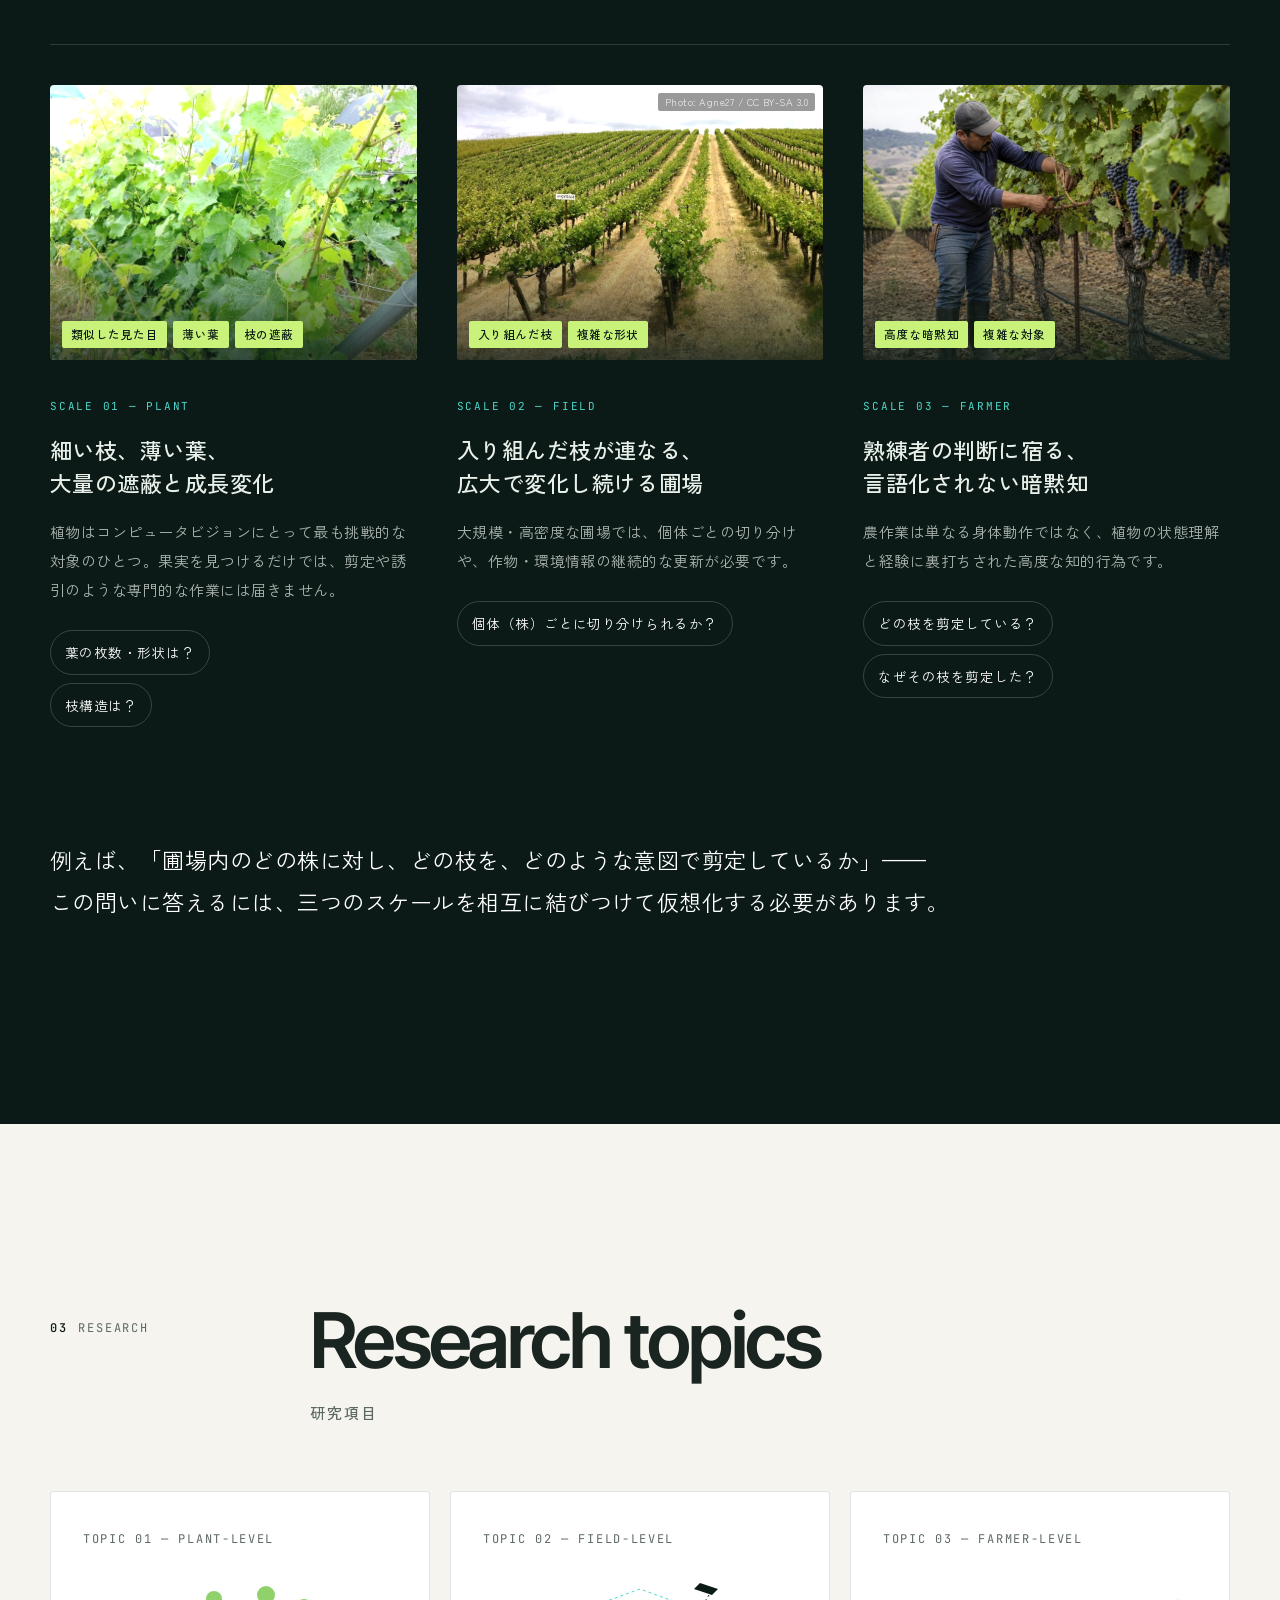
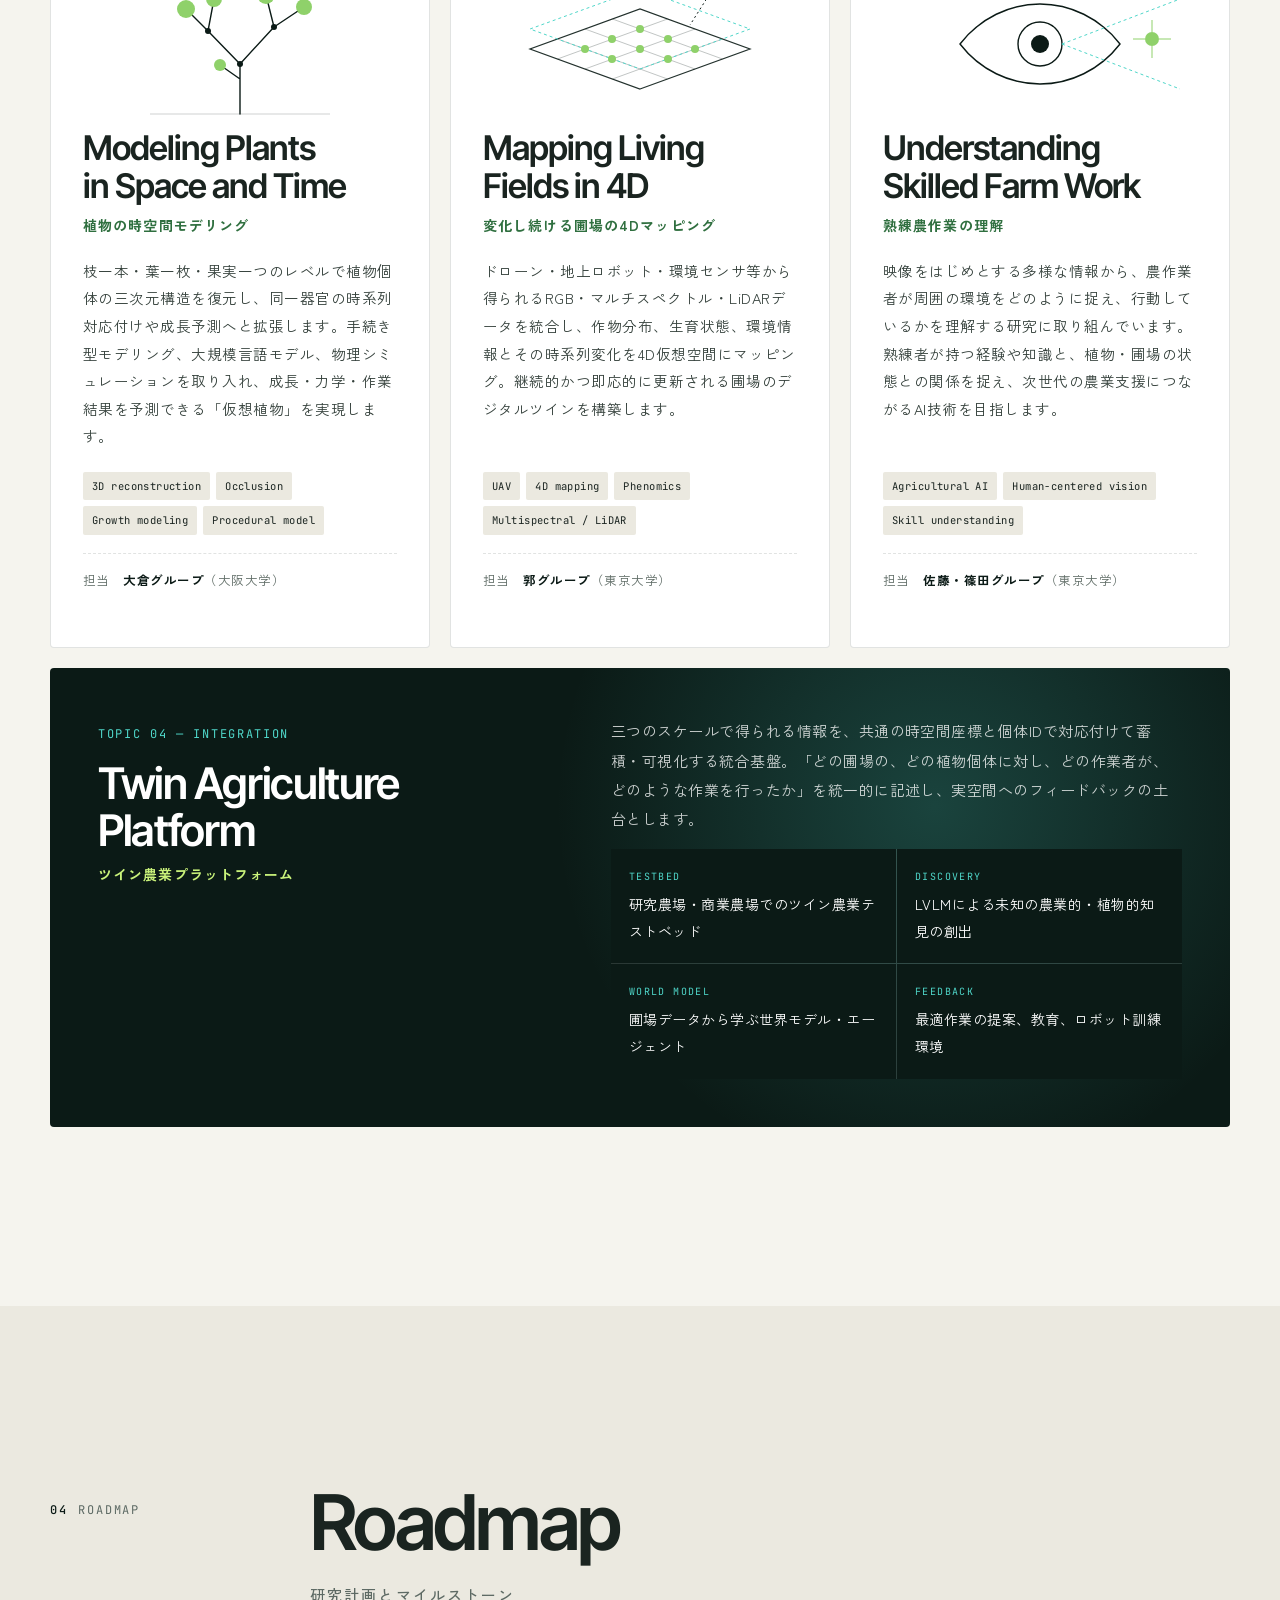
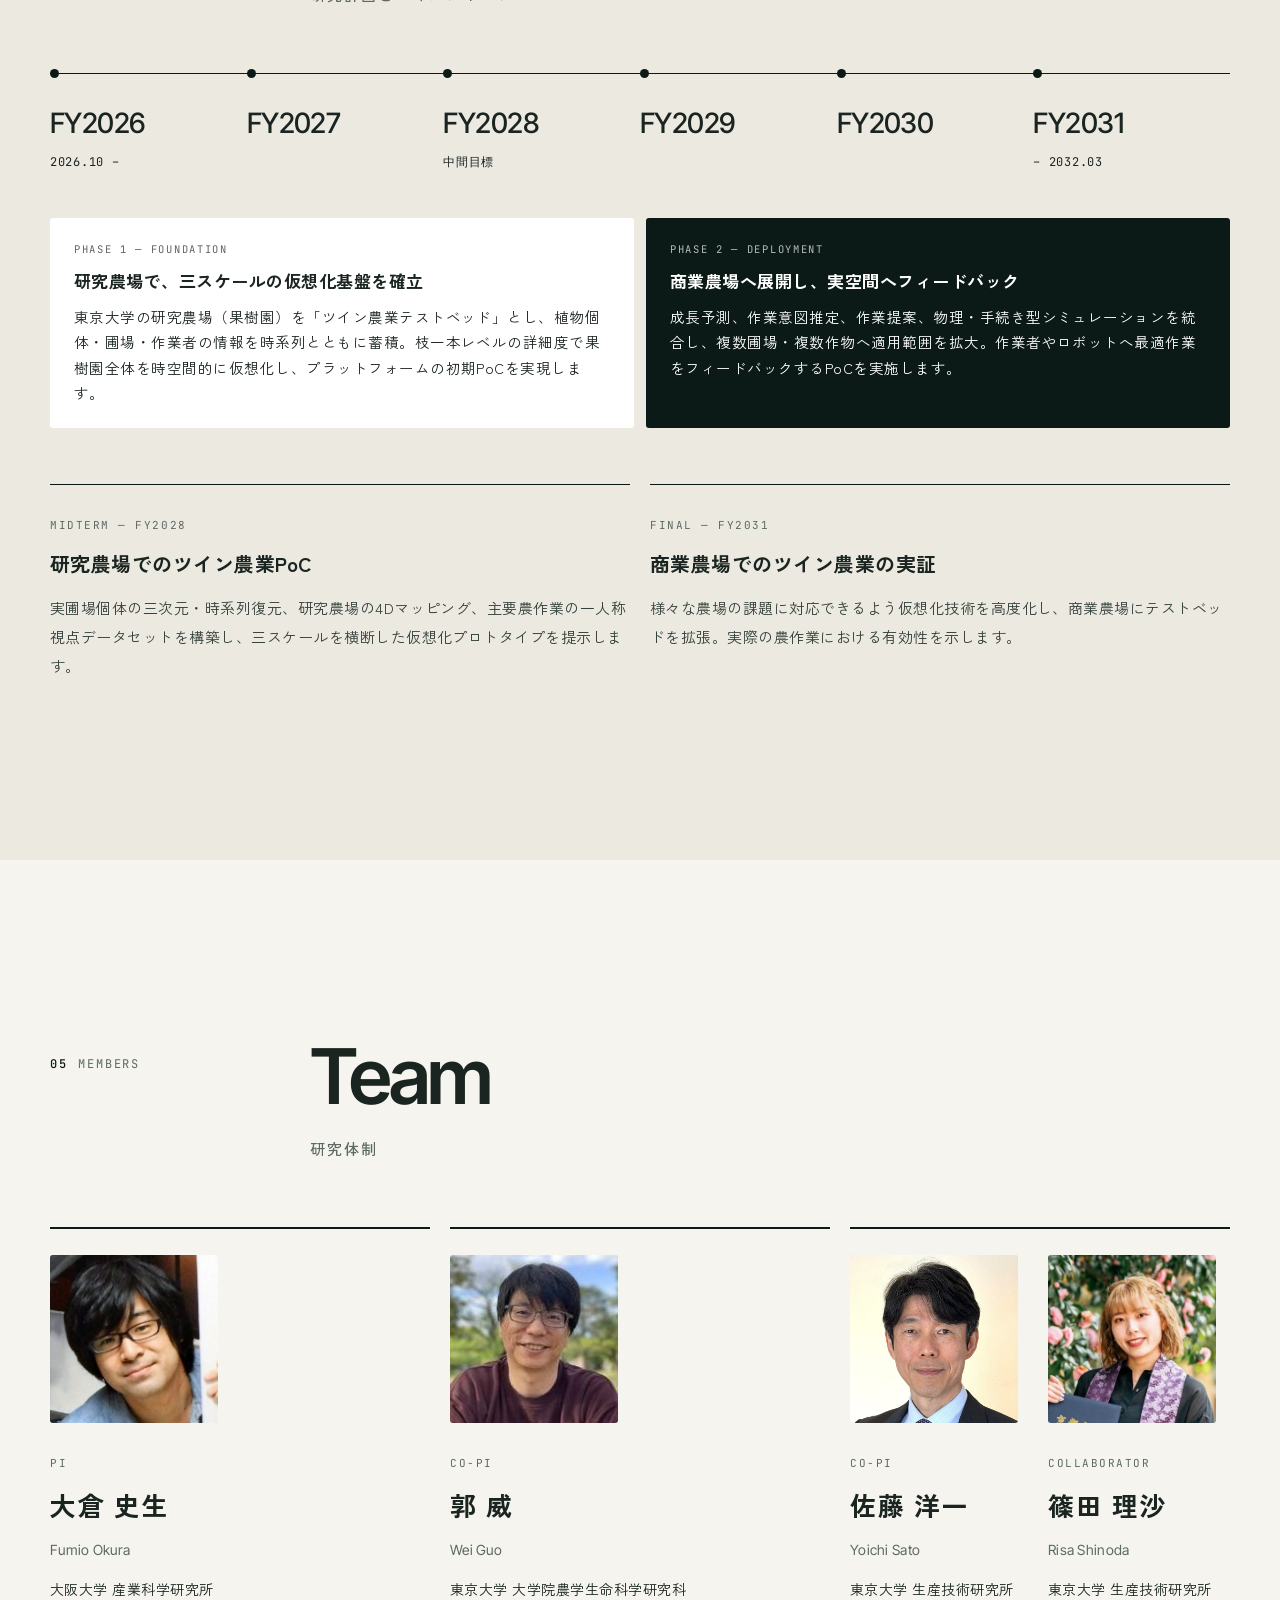
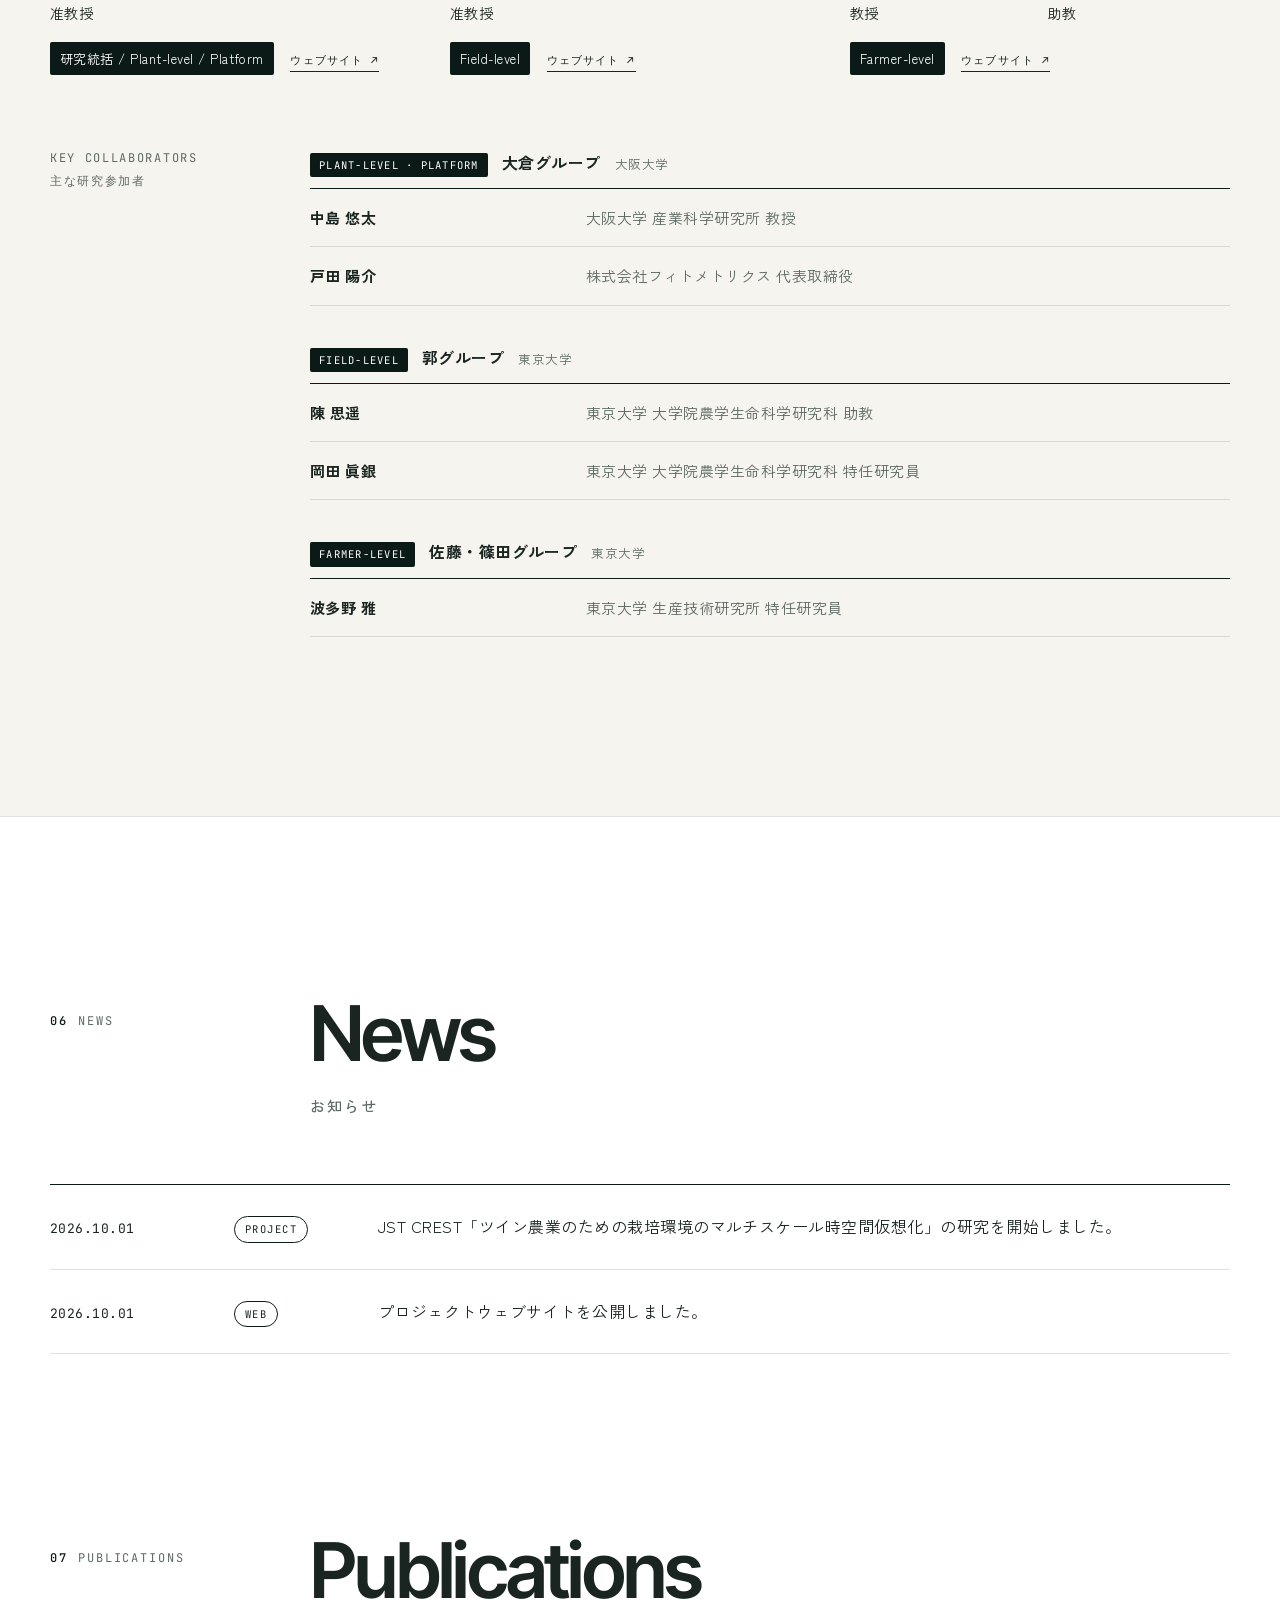
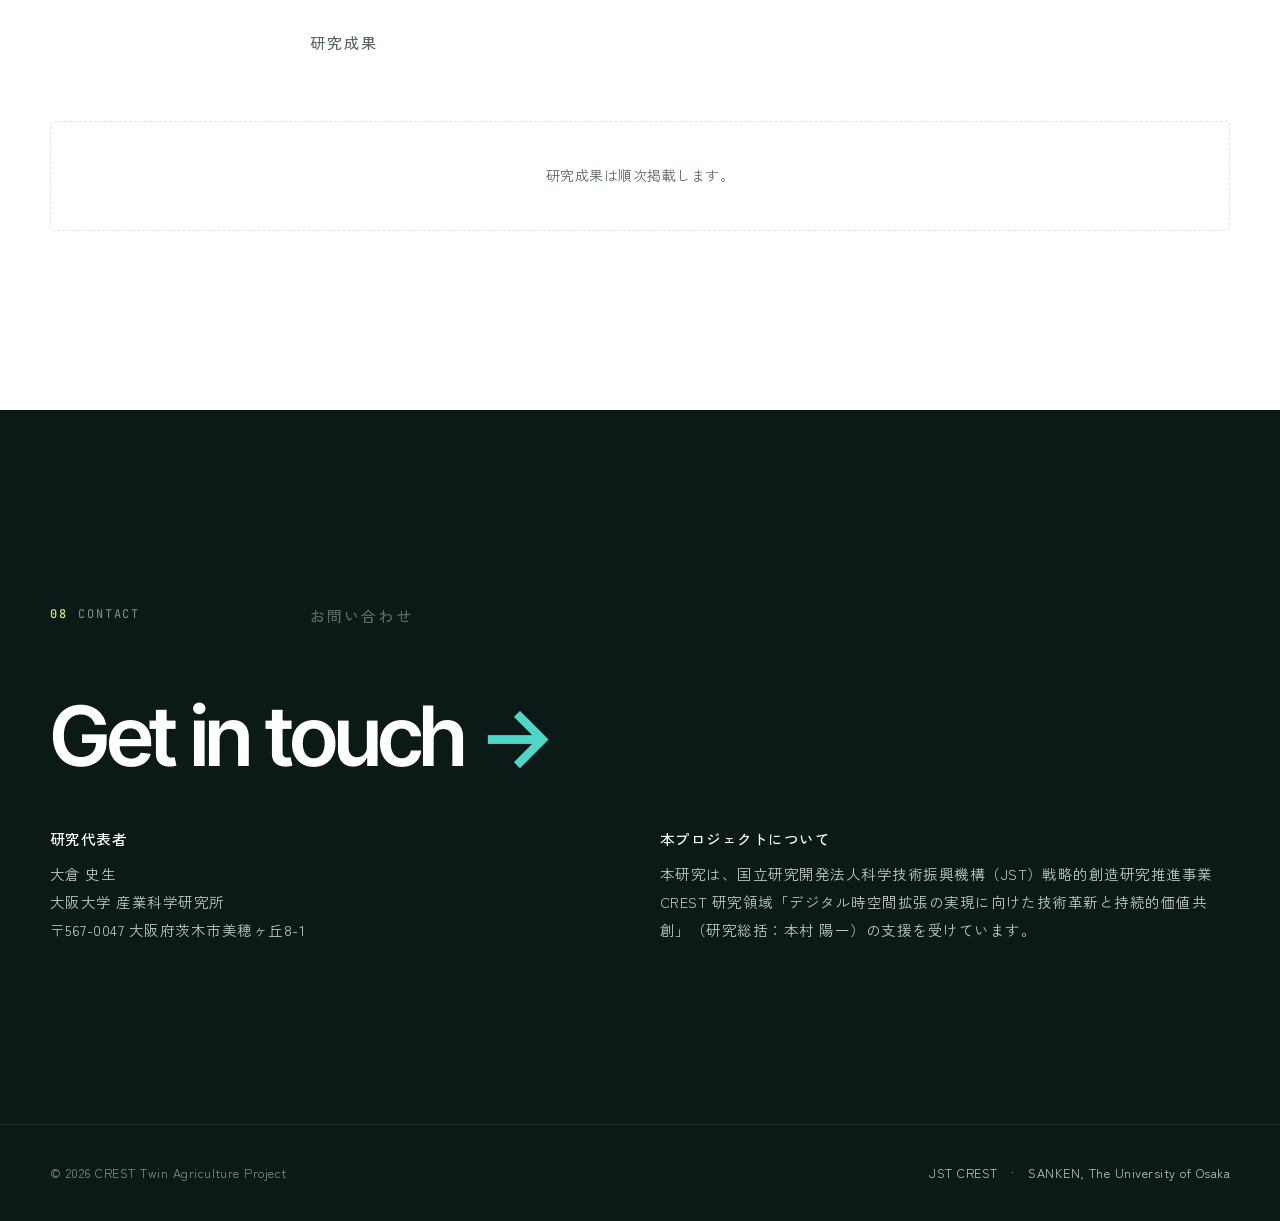
==== commit 1954a328: "." ====
--- a/index.html
+++ b/index.html
@@ -308,35 +308,46 @@
     <div class="pis">
       <div class="pi rv">
         <a class="avatar" href="https://fokura.jp/" target="_blank" rel="noopener"><img src="assets/img/member-okura.jpg" alt="大倉 史生" loading="lazy"><span class="avatar-go">↗</span></a>
-        <span class="role">PRINCIPAL INVESTIGATOR</span>
+        <span class="role">PI</span>
         <h3>大倉 史生</h3>
         <span class="en-name">Fumio Okura</span>
-        <p class="aff">大阪大学 産業科学研究所 准教授</p>
+        <p class="aff">大阪大学 産業科学研究所<br>准教授</p>
         <span class="theme">研究統括 / Plant-level / Platform</span>
         <a class="link" href="https://fokura.jp/" target="_blank" rel="noopener">ウェブサイト ↗</a>
       </div>
       <div class="pi rv d1">
         <a class="avatar" href="https://lab.fieldphenomics.com/" target="_blank" rel="noopener"><img src="assets/img/member-guo.jpg" alt="郭 威" loading="lazy"><span class="avatar-go">↗</span></a>
-        <span class="role">CO-PRINCIPAL INVESTIGATOR</span>
+        <span class="role">CO-PI</span>
         <h3>郭 威</h3>
         <span class="en-name">Wei Guo</span>
-        <p class="aff">東京大学 大学院農学生命科学研究科 准教授</p>
+        <p class="aff">東京大学 大学院農学生命科学研究科<br>准教授</p>
         <span class="theme">Field-level</span>
         <a class="link" href="https://lab.fieldphenomics.com/" target="_blank" rel="noopener">ウェブサイト ↗</a>
       </div>
-      <div class="pi rv d2">
-        <a class="avatar" href="https://www.ut-vision.org/sato-lab/" target="_blank" rel="noopener"><img src="assets/img/member-sato.jpg" alt="佐藤 洋一" loading="lazy"><span class="avatar-go">↗</span></a>
-        <span class="role">CO-PRINCIPAL INVESTIGATOR</span>
-        <h3>佐藤 洋一</h3>
-        <span class="en-name">Yoichi Sato</span>
-        <p class="aff">東京大学 生産技術研究所 教授</p>
+      <div class="pi rv d2 pi-pair">
+        <div class="pi-people">
+          <div class="pi-person">
+            <a class="avatar" href="https://www.ut-vision.org/sato-lab/" target="_blank" rel="noopener"><img src="assets/img/member-sato.jpg" alt="佐藤 洋一" loading="lazy"><span class="avatar-go">↗</span></a>
+            <span class="role">CO-PI</span>
+            <h3>佐藤 洋一</h3>
+            <span class="en-name">Yoichi Sato</span>
+            <p class="aff">東京大学 生産技術研究所<br>教授</p>
+          </div>
+          <div class="pi-person">
+            <div class="avatar"><img src="assets/img/member-shinoda.jpg" alt="篠田 理沙" loading="lazy"></div>
+            <span class="role">COLLABORATOR</span>
+            <h3>篠田 理沙</h3>
+            <span class="en-name">Risa Shinoda</span>
+            <p class="aff">東京大学 生産技術研究所<br>助教</p>
+          </div>
+        </div>
         <span class="theme">Farmer-level</span>
         <a class="link" href="https://www.ut-vision.org/sato-lab/" target="_blank" rel="noopener">ウェブサイト ↗</a>
       </div>
     </div>
 
     <div class="collab rv">
-      <h4>COLLABORATORS<br>研究参加者</h4>
+      <h4>KEY COLLABORATORS<br>主な研究参加者</h4>
       <div class="cg-list">
         <div class="cg">
           <div class="cg-head"><span class="cg-tag">PLANT-LEVEL · PLATFORM</span><b>大倉グループ</b><small>大阪大学</small></div>
@@ -355,7 +366,6 @@
         <div class="cg">
           <div class="cg-head"><span class="cg-tag">FARMER-LEVEL</span><b>佐藤・篠田グループ</b><small>東京大学</small></div>
           <table>
-            <tr><td>篠田 理沙</td><td>東京大学 生産技術研究所 助教</td></tr>
             <tr><td>波多野 雅</td><td>東京大学 生産技術研究所 特任研究員</td></tr>
           </table>
         </div>
--- a/assets/css/style.css
+++ b/assets/css/style.css
@@ -227,6 +227,12 @@
   display: grid; place-items: center; font-size: 13px; opacity: 0; transform: translateY(4px); transition: opacity .3s, transform .3s var(--ease); }
 a.avatar:hover .avatar-go, a.avatar:focus-visible .avatar-go { opacity: 1; transform: none; }
 .pi .theme + a.link { margin-left: 12px; }
+.pi-people { display: grid; grid-template-columns: 1fr 1fr; gap: 16px; }
+.pi-pair .avatar { width: 100%; max-width: 168px; }
+.pi-pair h3 { font-size: 22px; }
+.pi-pair .role { white-space: nowrap; }
+.pi-pair .aff { font-size: 13px; }
+html[lang="en"] .pi-pair h3 { font-size: 20px; }
 
 /* Challenge (dark) */
 .challenge { background: var(--ink); color: #e9efe9; }
